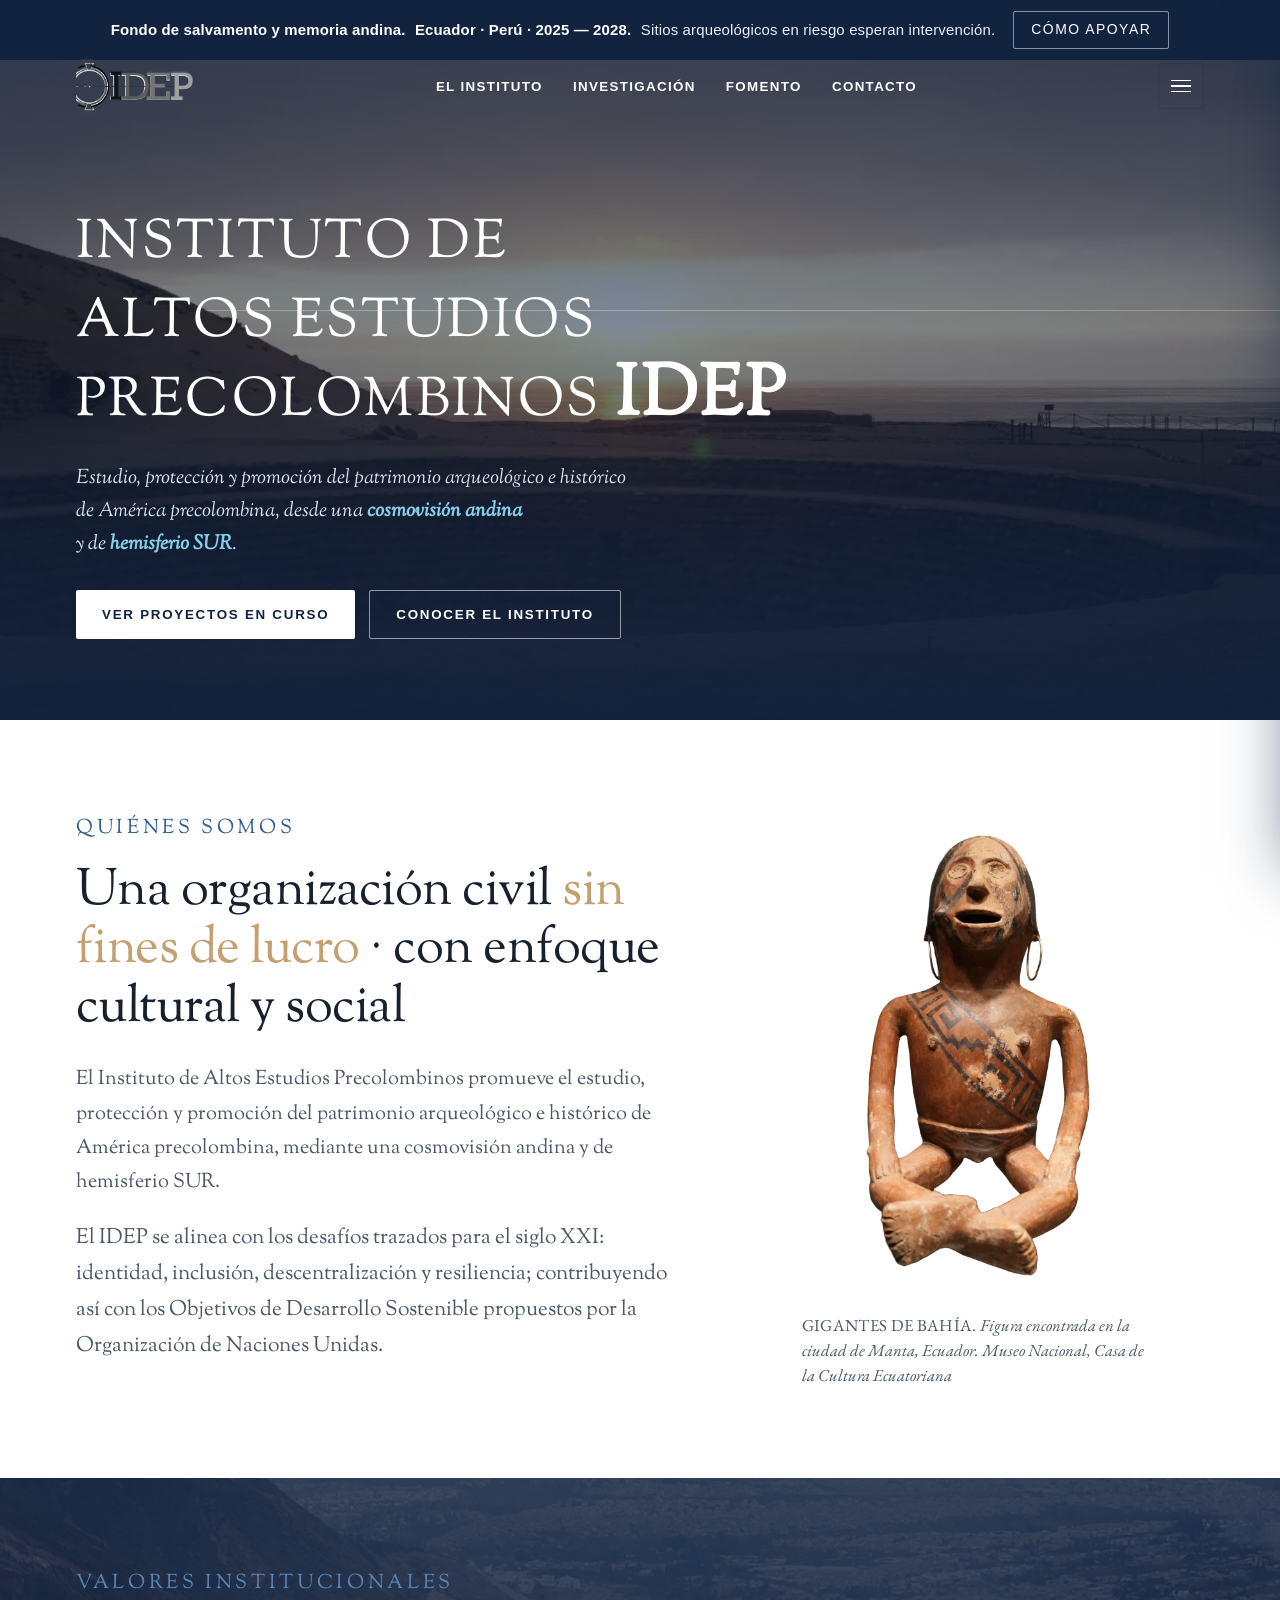
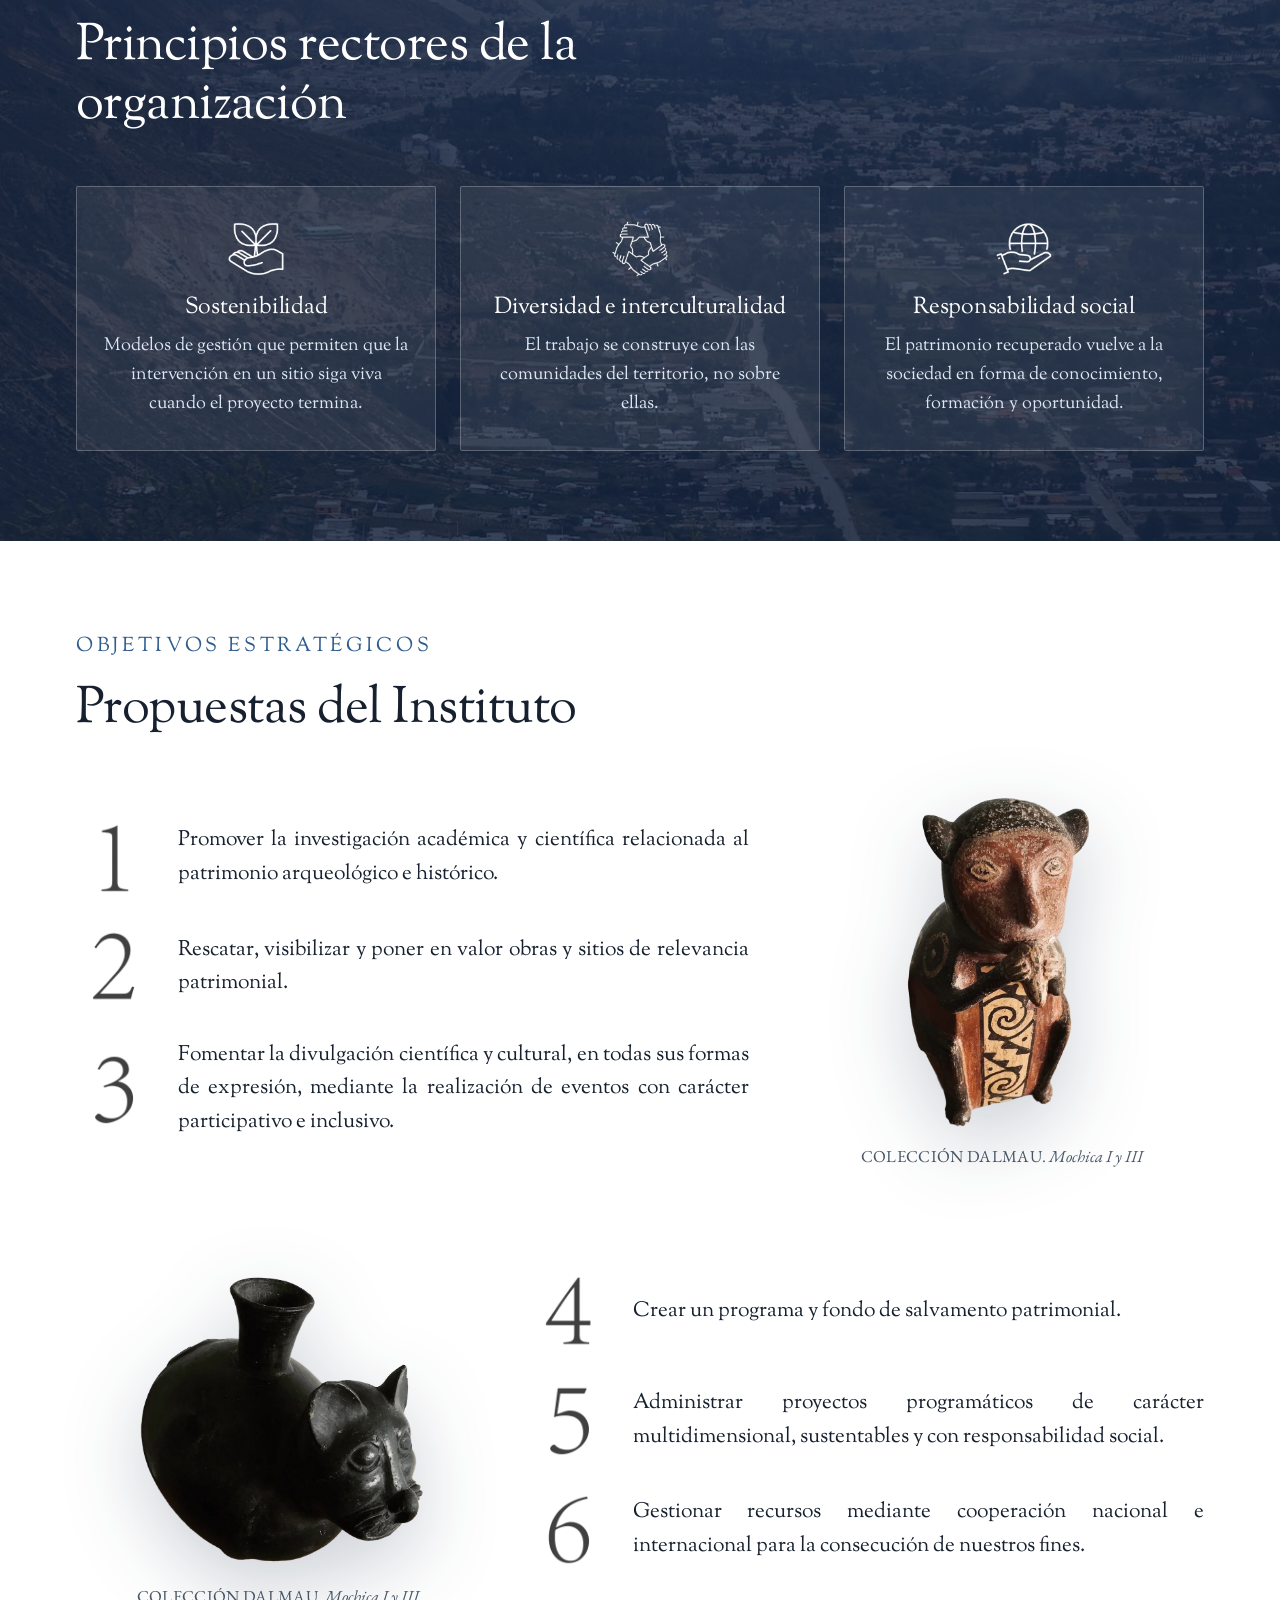
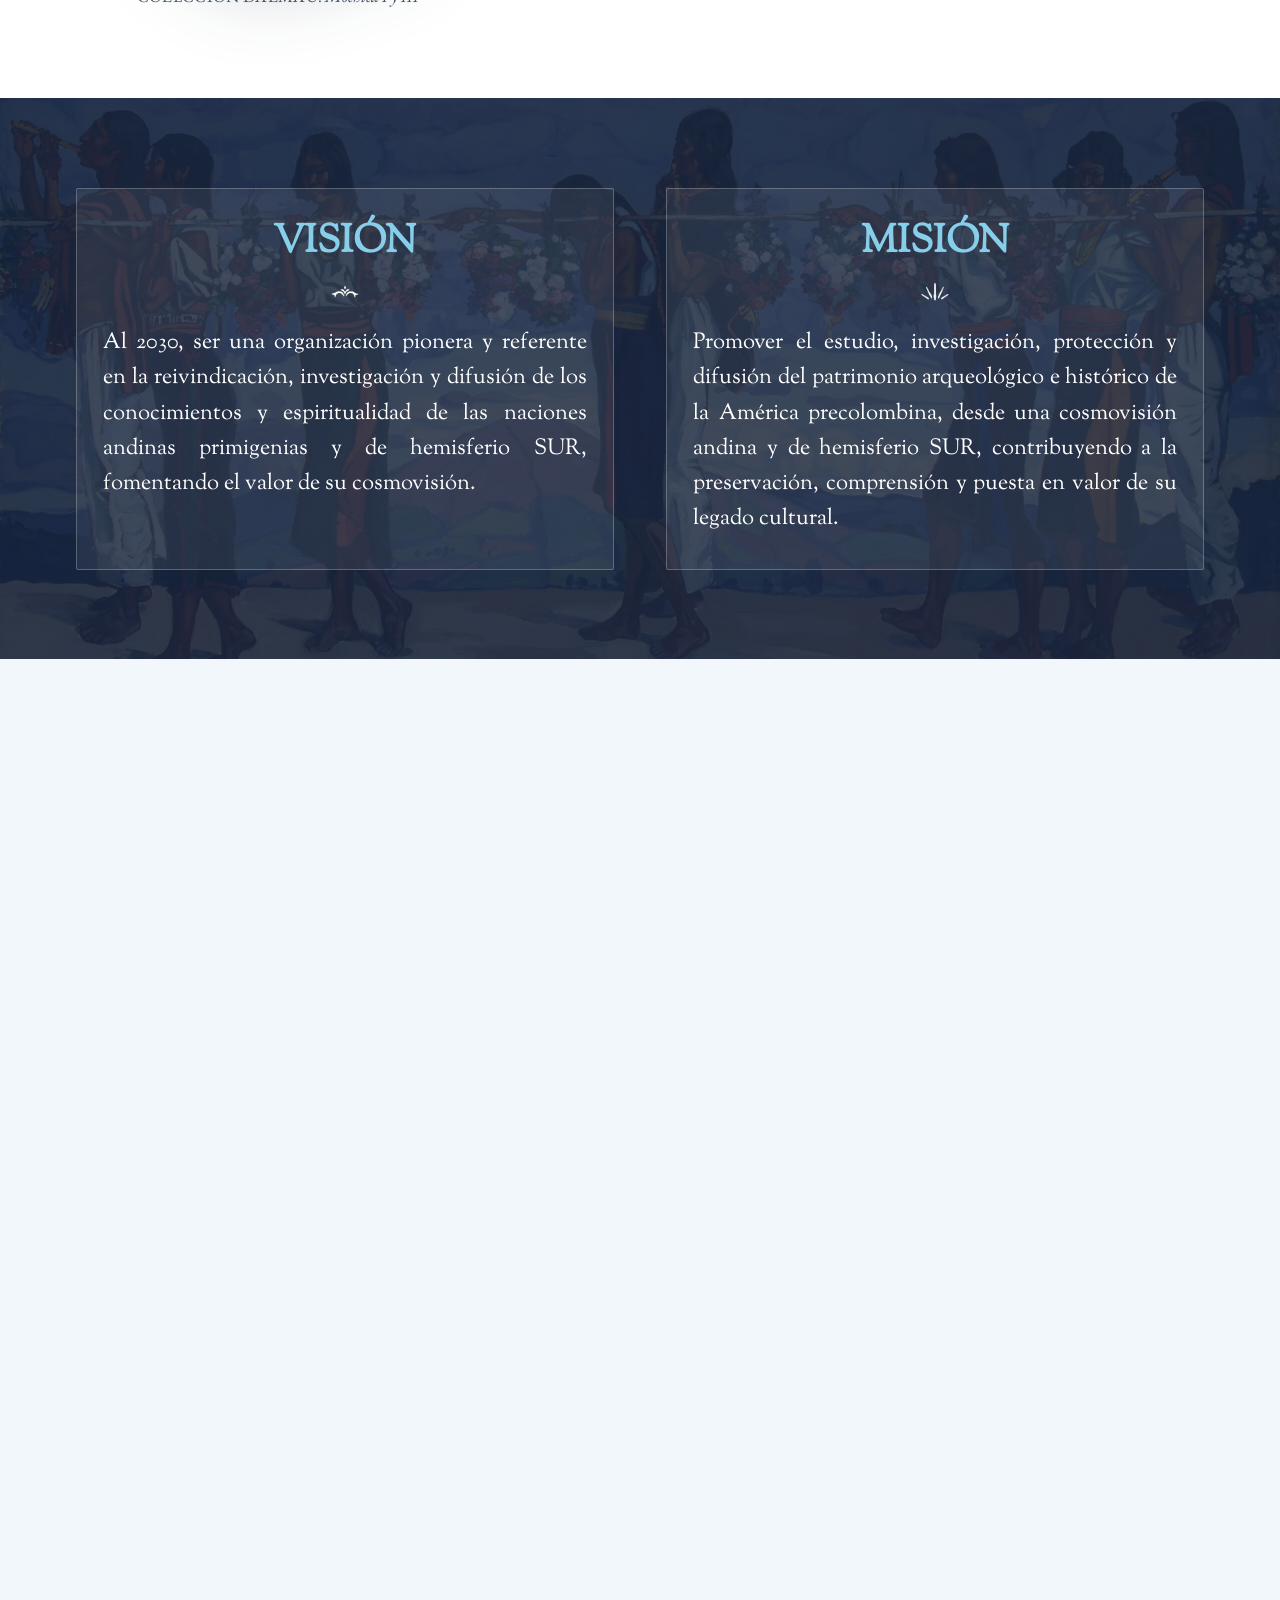
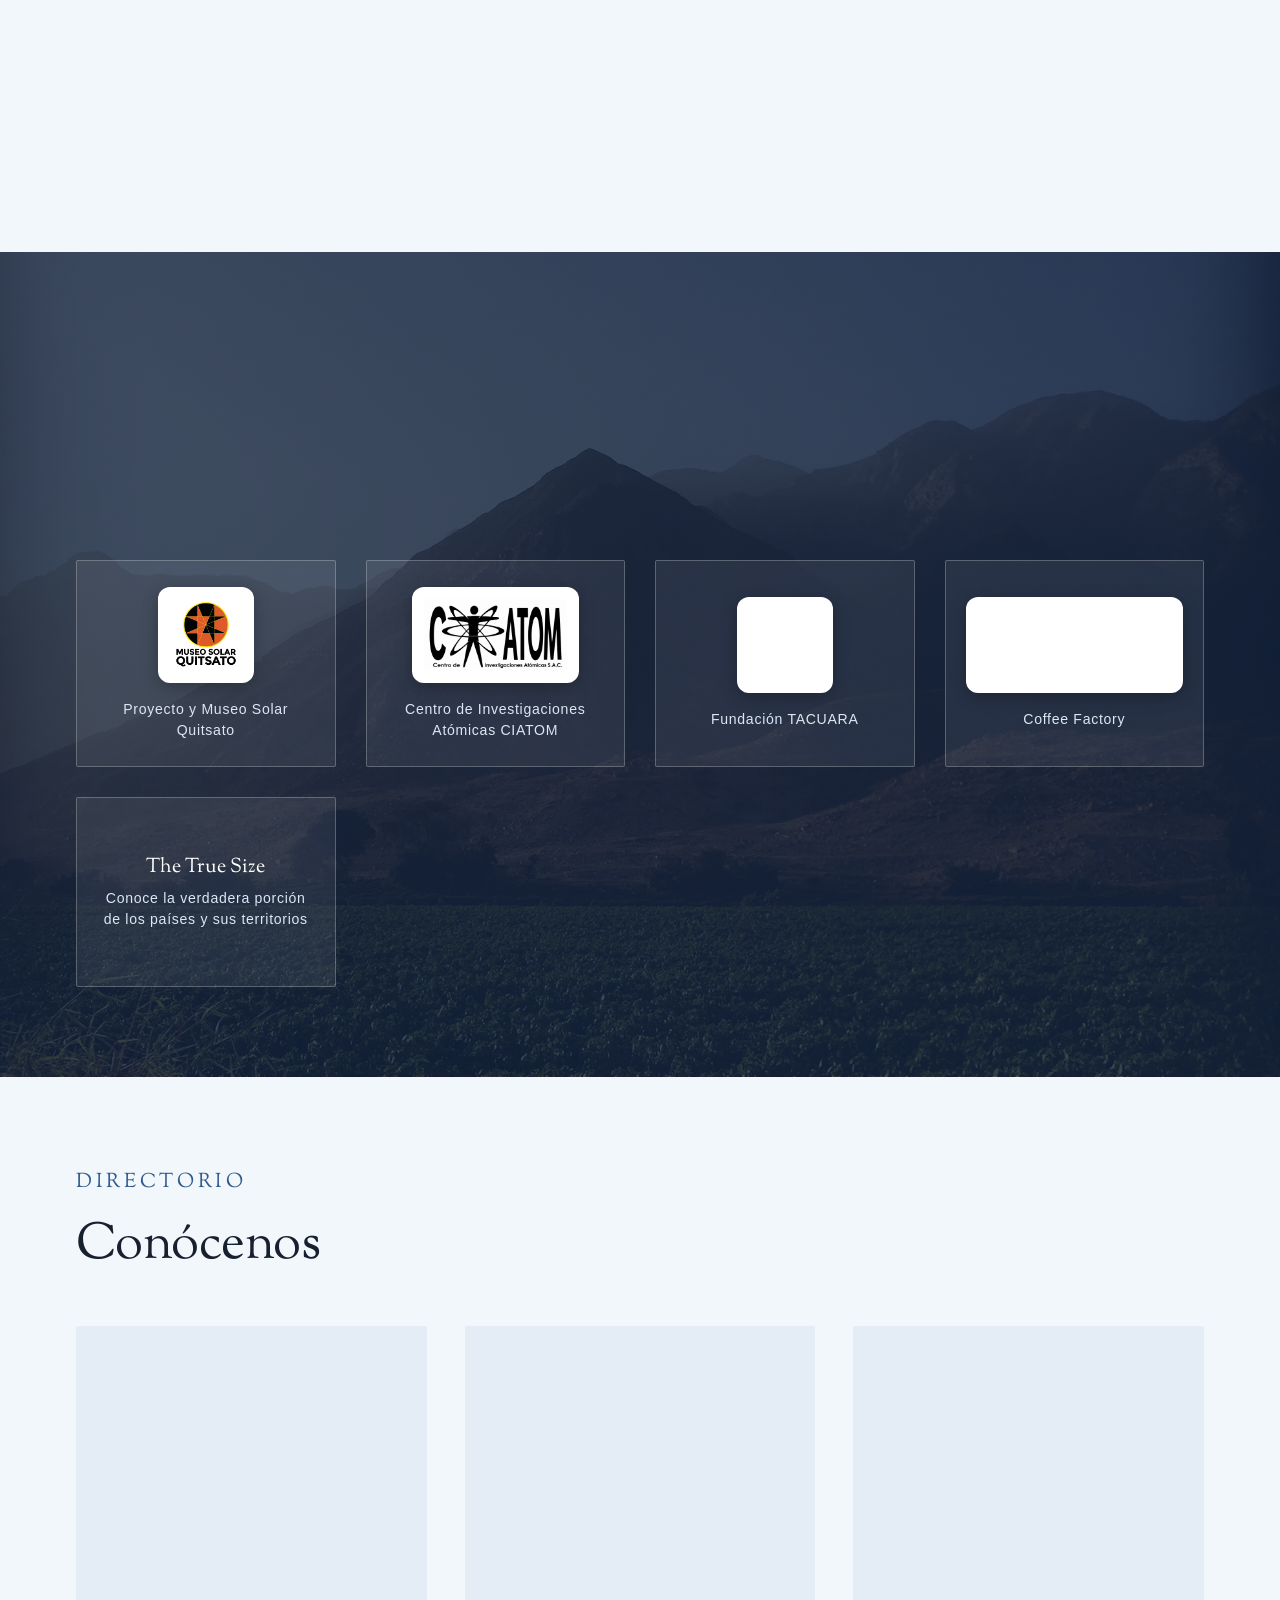
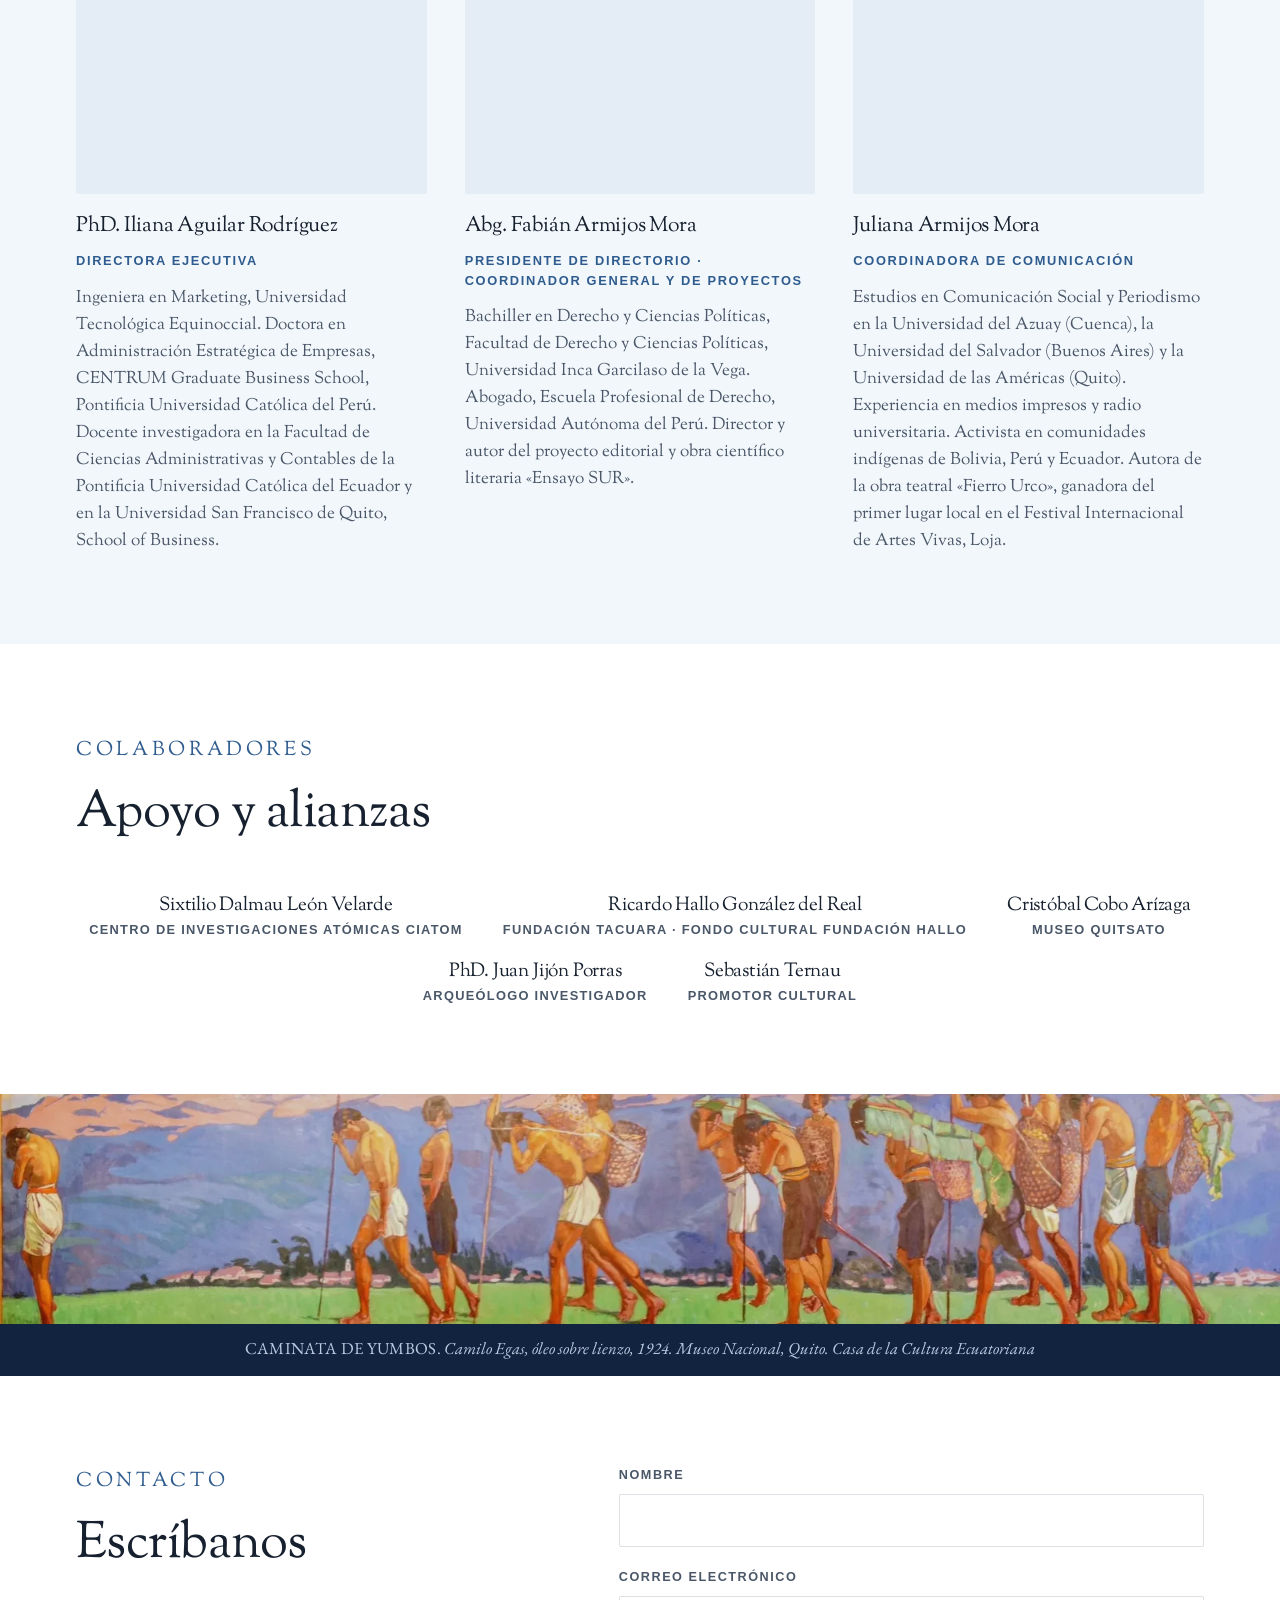
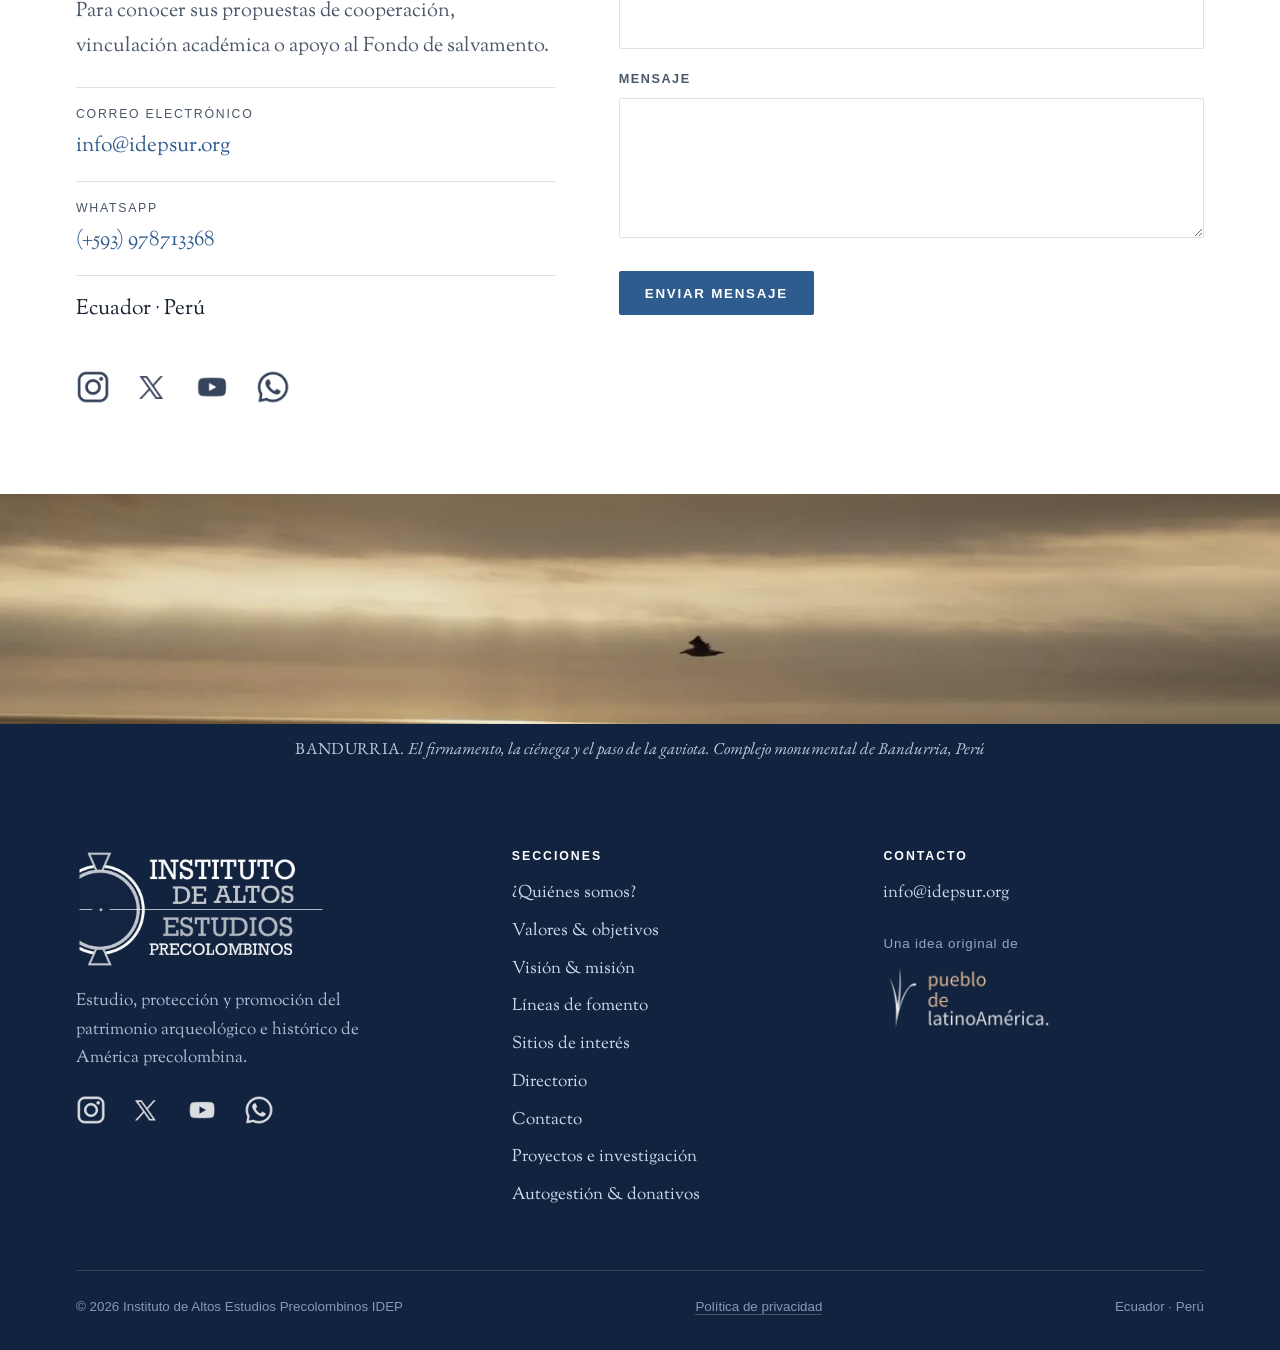
==== index.html @ 7de171b8 "Add files via upload" ====
<!DOCTYPE html>
<html lang="es">
<head>
<meta charset="utf-8">
<meta name="viewport" content="width=device-width, initial-scale=1">

<!-- ===================================================================== -->
<!-- ##                                                                 ## -->
<!-- ##   QUITAR ESTA ETIQUETA ANTES DEL LANZAMIENTO OFICIAL            ## -->
<!-- ##                                                                 ## -->
<!-- ##   Mientras esté aquí, Google y los demás buscadores NO van a    ## -->
<!-- ##   mostrar el sitio en sus resultados. Es a propósito, para que  ## -->
<!-- ##   nadie encuentre la web mientras está en construcción.         ## -->
<!-- ##                                                                 ## -->
<!-- ##   El día del lanzamiento: borrar la línea <meta name="robots">  ## -->
<!-- ##   de abajo en index.html, proyectos-investigacion.html,         ## -->
<!-- ##   autogestion-donativos.html y privacidad.html.                 ## -->
<!-- ##   En gracias.html NO se borra: esa se queda siempre oculta.     ## -->
<!-- ##                                                                 ## -->
<!-- ===================================================================== -->
<meta name="robots" content="noindex, nofollow">
<!-- ===================================================================== -->

<title>IDEP · Instituto de Altos Estudios Precolombinos</title>
<meta name="description" content="Organización sin fines de lucro dedicada al estudio, protección y difusión del patrimonio arqueológico de América precolombina. Ecuador y Perú.">
<link rel="canonical" href="https://idepsur.org/">
<meta name="theme-color" content="#12233f">

<link rel="icon" href="assets/favicon.ico" sizes="any">
<link rel="icon" type="image/png" href="assets/favicon-512.png">
<link rel="apple-touch-icon" href="assets/apple-touch-icon.png">

<meta property="og:type" content="website">
<meta property="og:site_name" content="Instituto de Altos Estudios Precolombinos IDEP">
<meta property="og:locale" content="es_EC">
<meta property="og:url" content="https://idepsur.org/">
<meta property="og:title" content="IDEP · Instituto de Altos Estudios Precolombinos">
<meta property="og:description" content="Organización sin fines de lucro dedicada al estudio, protección y difusión del patrimonio arqueológico de América precolombina. Ecuador y Perú.">
<meta property="og:image" content="https://idepsur.org/assets/og-idep.jpg">
<meta property="og:image:secure_url" content="https://idepsur.org/assets/og-idep.jpg">
<meta property="og:image:type" content="image/jpeg">
<meta property="og:image:width" content="1200">
<meta property="og:image:height" content="630">
<meta name="twitter:card" content="summary_large_image">
<meta name="twitter:image" content="https://idepsur.org/assets/og-idep.jpg">

<link rel="preconnect" href="https://fonts.googleapis.com">
<link rel="preconnect" href="https://fonts.gstatic.com" crossorigin>
<link href="https://fonts.googleapis.com/css2?family=Bodoni+Moda:opsz,wght@6..96,400&family=EB+Garamond:ital@0;1&family=Sorts+Mill+Goudy:ital@0;1&display=swap" rel="stylesheet">
<link rel="stylesheet" href="assets/estilos.css">

<script src="assets/pixel.js"></script>
<noscript><img height="1" width="1" style="display:none" alt=""
src="https://www.facebook.com/tr?id=1376010187844881&ev=PageView&noscript=1"></noscript>
</head>
<body>

<!--#CHROME-SUPERIOR#-->
<!-- CORRECCIÓN 1 · la barra lleva "Ecuador · Perú · 2025 — 2028".
     Las tres frases van en <span> separados para poder quebrarlas
     en tres líneas centradas en celular (PARTE 2.7). -->
<div class="barra-apoyo">
  <div class="wrap">
    <span>
      <span class="frase"><strong>Fondo de salvamento y memoria andina.</strong></span>
      <span class="frase"><strong>Ecuador · Perú · 2025 — 2028.</strong></span>
      <span class="frase">Sitios arqueológicos en riesgo esperan intervención.</span>
    </span>
    <a href="autogestion-donativos.html">Cómo apoyar</a>
  </div>
</div>

<!-- CORRECCIÓN 2 · logo de siglas. CORRECCIÓN 3 · botón de tres líneas, sin la palabra "Menú". -->
<header class="cabecera" id="cabecera">
  <div class="wrap">
    <a class="marca" href="#inicio" aria-label="IDEP, inicio">
      <img class="logo-claro" src="assets/img/logo-fondo-oscuro-web.png" width="720" height="351" alt="IDEP">
      <img class="logo-oscuro" src="assets/img/logo-siglas-oscuro-recortado.png" width="720" height="351" alt="IDEP">
    </a>

    <!-- Submenú desplegable, solo escritorio (min-width:1024px). -->
    <nav class="nav-desk" aria-label="Secciones del sitio">
      <div class="nav-item">
        <a class="nav-titulo" href="#quienes">EL INSTITUTO</a>
        <div class="nav-panel">
          <a href="#quienes"><span class="txt">¿Quiénes somos?</span><span class="ir">Ir a la página</span></a>
          <a href="#valores"><span class="txt">Valores &amp; objetivos</span><span class="ir">Ir a la página</span></a>
          <a href="#mision"><span class="txt">Visión &amp; misión</span><span class="ir">Ir a la página</span></a>
          <a href="#enlaces"><span class="txt">Sitios de interés</span><span class="ir">Ir a la página</span></a>
          <a href="#directorio"><span class="txt">Directorio</span><span class="ir">Ir a la página</span></a>
        </div>
      </div>
      <div class="nav-item">
        <a class="nav-titulo" href="proyectos-investigacion.html#lineas">INVESTIGACIÓN</a>
        <div class="nav-panel">
          <a href="proyectos-investigacion.html#lineas"><span class="txt">Líneas de trabajo</span><span class="ir">Ir a la página</span></a>
          <a href="proyectos-investigacion.html#sitios"><span class="txt">Sitios de intervención</span><span class="ir">Ir a la página</span></a>
          <a href="proyectos-investigacion.html#divulgacion"><span class="txt">Investigación &amp; divulgación</span><span class="ir">Ir a la página</span></a>
        </div>
      </div>
      <div class="nav-item">
        <a class="nav-titulo" href="#fomento">FOMENTO</a>
        <div class="nav-panel">
          <a href="#fomento"><span class="txt">Fondo de salvamento</span><span class="ir">Ir a la página</span></a>
          <a href="autogestion-donativos.html#ensayo"><span class="txt">Ensayo SUR</span><span class="ir">Ir a la página</span></a>
          <a href="autogestion-donativos.html#paquetes"><span class="txt">Paquetes de aporte</span><span class="ir">Ir a la página</span></a>
        </div>
      </div>
      <a class="nav-titulo nav-directo" href="#contacto">CONTACTO</a>
    </nav>

    <button class="btn-menu" id="btnMenu" aria-expanded="false" aria-controls="panel" aria-label="Abrir menú">
      <span class="barras" aria-hidden="true"><i></i><i></i><i></i></span>
    </button>
  </div>
</header>

<div class="velo" id="velo"></div>

<nav class="panel" id="panel" aria-label="Menú principal">
  <div class="panel-cab">
    <span>Secciones</span>
    <button class="cerrar" id="btnCerrar" aria-label="Cerrar menú">&times;</button>
  </div>
  <div class="panel-cuerpo">
    <a class="item" href="#inicio" aria-current="page">Inicio</a>
    <a class="item" href="#quienes">¿Quiénes somos?</a>
    <a class="item" href="#valores">Valores &amp; objetivos</a>
    <a class="item" href="#mision">Visión &amp; misión</a>
    <a class="item" href="#fomento">Líneas de fomento</a>
    <a class="item" href="#enlaces">Sitios de interés</a>
    <a class="item" href="#directorio">Directorio</a>
    <a class="item" href="#contacto">Contacto</a>

    <div class="grupo-otras">
      <p class="rotulo">Explorar</p>
      <a class="item externo" href="proyectos-investigacion.html">
        <span>Proyectos e investigación</span>
        <svg viewBox="0 0 24 24" fill="none" stroke="currentColor" stroke-width="1.6"
             stroke-linecap="round" stroke-linejoin="round" aria-hidden="true">
          <path d="M18 13v6a2 2 0 0 1-2 2H5a2 2 0 0 1-2-2V8a2 2 0 0 1 2-2h6"/>
          <path d="M15 3h6v6"/><path d="M10 14L21 3"/>
        </svg>
      </a>
      <a class="item externo" href="autogestion-donativos.html">
        <span>Autogestión &amp; donativos</span>
        <svg viewBox="0 0 24 24" fill="none" stroke="currentColor" stroke-width="1.6"
             stroke-linecap="round" stroke-linejoin="round" aria-hidden="true">
          <path d="M18 13v6a2 2 0 0 1-2 2H5a2 2 0 0 1-2-2V8a2 2 0 0 1 2-2h6"/>
          <path d="M15 3h6v6"/><path d="M10 14L21 3"/>
        </svg>
      </a>
    </div>
  </div>
</nav>
<!--#/CHROME-SUPERIOR#-->

<!-- CORRECCIÓN 4 · sin el rótulo "Ecuador · Perú · 2025 — 2028" encima,
     título en mayúsculas con IDEP, y bajada sin "el", "la", "la".
     PARTE 2.2 · "IDEP" va pegado a "PRECOLOMBINOS" con un espacio duro. -->
<section class="portada" id="inicio">
  <img class="portada-fondo" id="portadaFondo" src="assets/img/hero-plaza.webp"
    srcset="assets/img/hero-plaza-800.webp 800w, assets/img/hero-plaza-1280.webp 1280w, assets/img/hero-plaza.webp 1922w"
    sizes="100vw" width="1922" height="1080" fetchpriority="high" decoding="async" alt="">
  <div class="wrap">
    <h1>INSTITUTO DE <span style="white-space:nowrap">ALTOS ESTUDIOS</span> PRECOLOMBINOS&nbsp;<strong>IDEP</strong></h1>
    <p class="sub">Estudio, protección y promoción del patrimonio arqueológico e histórico de América precolombina, desde una <span class="resalte-bold" style="color:#87ceeb">cosmovisión andina</span> <span style="white-space:nowrap">y de <span class="resalte-bold" style="color:#87ceeb">hemisferio SUR</span>.</span></p>
    <div class="acciones">
      <a class="btn btn-solido" href="proyectos-investigacion.html">Ver proyectos en curso</a>
      <a class="btn btn-linea" href="#quienes">Conocer el instituto</a>
    </div>
  </div>
</section>

<!-- CORRECCIÓN 10 · título sin punto final. CORRECCIÓN 11 · imagen sin fondo.
     CORRECCIÓN 24 · pie de foto del cuadro. -->
<section id="quienes">
  <div class="wrap dos-col">
    <div class="rv">
      <p class="kicker">Quiénes somos</p>
      <h2>Una organización civil <span style="color:#c4a070">sin fines de lucro</span> · con enfoque cultural y social</h2>
      <p class="lead" style="margin-top:24px">El Instituto de Altos Estudios Precolombinos promueve el estudio, protección y promoción del patrimonio arqueológico e histórico de América precolombina, mediante una cosmovisión andina y de hemisferio SUR.</p>
      <p style="color:var(--tinta-suave)">El IDEP se alinea con los desafíos trazados para el siglo XXI: identidad, inclusión, descentralización y resiliencia; contribuyendo así con los Objetivos de Desarrollo Sostenible propuestos por la Organización de Naciones Unidas.</p>
    </div>
    <figure class="rv">
      <img src="assets/img/pieza-sedente.webp" width="1100" height="1533" loading="lazy" decoding="async" alt="Figura cerámica precolombina en posición sedente">
      <figcaption><span class="pie-titulo">Gigantes de Bahía.</span> <em>Figura encontrada en la ciudad de Manta, Ecuador. Museo Nacional, Casa de la Cultura Ecuatoriana</em></figcaption>
    </figure>
  </div>
</section>

<!-- CORRECCIÓN 12 · título nuevo, números sin cero, íconos.
     PARTE 2.3 · los tres íconos igualados (archivos *-igual.png). -->
<section class="celeste" id="valores">
  <div class="wrap">
    <div class="cab-seccion rv">
      <p class="kicker">Valores institucionales</p>
      <h2>Principios rectores de la organización</h2>
    </div>
    <div class="valores">
      <article class="valor">
        <div class="icono"><img src="assets/img/valor-sostenibilidad-igual.png" width="400" height="400" loading="lazy" decoding="async" alt=""></div>
        <h3>Sostenibilidad</h3>
        <p>Modelos de gestión que permiten que la intervención en un sitio siga viva cuando el proyecto termina.</p>
      </article>
      <article class="valor">
        <div class="icono"><img src="assets/img/valor-diversidad-igual.png" width="400" height="400" loading="lazy" decoding="async" alt=""></div>
        <h3>Diversidad e interculturalidad</h3>
        <p>El trabajo se construye con las comunidades del territorio, no sobre ellas.</p>
      </article>
      <article class="valor">
        <div class="icono"><img src="assets/img/valor-responsabilidad-igual.png" width="400" height="400" loading="lazy" decoding="async" alt=""></div>
        <h3>Responsabilidad social</h3>
        <p>El patrimonio recuperado vuelve a la sociedad en forma de conocimiento, formación y oportunidad.</p>
      </article>
    </div>
  </div>
</section>

<!-- CORRECCIÓN 13 y PARTE 2.6 · fondo BLANCO, números grandes en Bodoni Moda
     centrados verticalmente respecto al texto, con las dos piezas.
     Sigue el modelo de mockup-objetivos.html. -->
<section id="objetivos">
  <div class="wrap">
    <div class="cab-seccion rv">
      <p class="kicker">Objetivos estratégicos</p>
      <h2>Propuestas del Instituto</h2>
    </div>

    <div class="objetivos-zona">
    <div class="bloque rv">
      <div class="objetivos-txt">
        <div class="objetivo">
          <span class="n"><img src="assets/img/numero1-objetivos-estrategicos.webp" width="320" height="320" loading="lazy" decoding="async" alt="1"></span>
          <p>Promover la investigación académica y científica relacionada al patrimonio arqueológico e histórico.</p>
        </div>
        <div class="objetivo">
          <span class="n"><img src="assets/img/numero2-objetivos-estrategicos.webp" width="320" height="320" loading="lazy" decoding="async" alt="2"></span>
          <p>Rescatar, visibilizar y poner en valor obras y sitios de relevancia patrimonial.</p>
        </div>
        <div class="objetivo">
          <span class="n"><img src="assets/img/numero3-objetivos-estrategicos.webp" width="320" height="320" loading="lazy" decoding="async" alt="3"></span>
          <p>Fomentar la divulgación científica y cultural, en todas sus formas de expresión, mediante la realización de eventos con carácter participativo e inclusivo.</p>
        </div>
      </div>
      <div class="pieza">
        <figure>
          <img src="assets/img/pieza-felino.webp" loading="lazy" decoding="async" alt="Vasija cerámica precolombina con figura felina">
          <figcaption><span class="pie-titulo">Colección DALMAU.</span> <em>Mochica I y III</em></figcaption>
        </figure>
      </div>
    </div>

    <div class="bloque invertido rv">
      <div class="pieza">
        <figure>
          <img src="assets/img/pieza-felino-negro.webp" loading="lazy" decoding="async" alt="Vasija cerámica precolombina de cerámica negra">
          <figcaption><span class="pie-titulo">Colección DALMAU.</span> <em>Mochica I y III</em></figcaption>
        </figure>
      </div>
      <div class="objetivos-txt">
        <div class="objetivo">
          <span class="n"><img src="assets/img/numero4-objetivos-estrategicos.webp" width="320" height="320" loading="lazy" decoding="async" alt="4"></span>
          <p>Crear un programa y fondo de salvamento patrimonial.</p>
        </div>
        <div class="objetivo">
          <span class="n"><img src="assets/img/numero5-objetivos-estrategicos.webp" width="320" height="320" loading="lazy" decoding="async" alt="5"></span>
          <p>Administrar proyectos programáticos de carácter multidimensional, sustentables y con responsabilidad social.</p>
        </div>
        <div class="objetivo">
          <span class="n"><img src="assets/img/numero6-objetivos-estrategicos.webp" width="320" height="320" loading="lazy" decoding="async" alt="6"></span>
          <p>Gestionar recursos mediante cooperación nacional e internacional para la consecución de nuestros fines.</p>
        </div>
      </div>
    </div>
    </div>
  </div>
</section>

<!-- Visión y misión · una sola sección con fondo compartido azul marino,
     en dos columnas iguales en escritorio y apiladas en celular. -->
<section class="vm">
  <div class="wrap vm-grid">
    <div class="vm-col" id="vision">
      <p class="titulo-vm">Visión</p>
      <img class="simbolo-vm" src="assets/img/simbolo-1.png" alt="" loading="lazy">
      <p class="texto-vm rv">Al 2030, ser una organización pionera y referente en la reivindicación, investigación y difusión de los conocimientos y espiritualidad de las naciones andinas primigenias y de hemisferio SUR, fomentando el valor de su cosmovisión.</p>
    </div>
    <div class="vm-col" id="mision">
      <p class="titulo-vm">Misión</p>
      <img class="simbolo-vm" src="assets/img/simbolo-2.png" alt="" loading="lazy">
      <p class="texto-vm rv">Promover el estudio, investigación, protección y difusión del patrimonio arqueológico e histórico de la América precolombina, desde una cosmovisión andina y de hemisferio SUR, contribuyendo a la preservación, comprensión y puesta en valor de su legado cultural.</p>
    </div>
  </div>
</section>

<!-- CORRECCIÓN 17 · el cuadro azul cambia de título y lleva a donativos. -->
<section class="celeste" id="fomento">
  <div class="wrap">
    <div class="cab-seccion rv">
      <p class="kicker">Líneas de fomento</p>
      <h2>Fondo de salvamento y <span style="color:#2b7a7d">memoria andina</span></h2>
      <p class="lead">Salvaguarda, investigación, divulgación científica y promoción del patrimonio arqueológico binacional Ecuador–Perú.</p>
    </div>

    <div class="fomento-grid">
      <div class="bloque-lista rv">
        <h3>Sostenibilidad del programa</h3>
        <p style="color:var(--tinta-suave);margin-top:0">El enfoque participativo y territorial asegura continuidad mediante:</p>
        <ul>
          <li>Formación de actores locales: guías, gestores, custodios y técnicos en gastronomía, hostelería y gestión turística.</li>
          <li>Fortalecimiento del turismo patrimonial como fuente de ingresos.</li>
          <li>Alianzas institucionales y académicas sostenibles.</li>
          <li>Producción de materiales educativos de libre uso.</li>
        </ul>
      </div>
      <div class="bloque-lista rv">
        <h3>Canales de financiamiento</h3>
        <ul style="margin-top:24px">
          <li>Cooperación técnica y fondos no reembolsables de organismos internacionales en cultura, patrimonio y desarrollo sostenible.</li>
          <li>Fondos concursables e incentivos.</li>
          <li>Autogestión y donativos.</li>
        </ul>
      </div>
    </div>

    <div class="caja-apoyo rv">
      <h3>Apoye al Fondo de salvamento y memoria andina</h3>
      <p>Cada aporte se destina al financiamiento del Fondo, la consecución de sus objetivos, autogestión y apoyo a sus comunidades.</p>
      <a class="btn btn-solido" href="autogestion-donativos.html">Quiero apoyar</a>
    </div>
  </div>
</section>

<!-- CORRECCIÓN 19 · título nuevo. PARTE 2.10 · cuatro logos y una entrada de solo texto. -->
<section id="enlaces">
  <div class="wrap">
    <div class="cab-seccion rv">
      <p class="kicker">Sitios de interés</p>
      <h2>Organizaciones aliadas y enlaces de interés</h2>
    </div>
    <div class="aliados">
      <a class="aliado rv" href="https://quitsato.org/" target="_blank" rel="noopener">
        <span class="marco"><img src="assets/img/aliados/quitsato.png" width="512" height="512" loading="lazy" decoding="async" alt="Quitsato"></span>
        <span class="nombre">Proyecto y Museo Solar Quitsato</span>
      </a>
      <a class="aliado rv" href="https://ciatom.com/" target="_blank" rel="noopener">
        <span class="marco"><img src="assets/img/aliados/ciatom.png" width="1768" height="890" loading="lazy" decoding="async" alt="CIATOM"></span>
        <span class="nombre">Centro de Investigaciones Atómicas CIATOM</span>
      </a>
      <a class="aliado rv" href="https://www.instagram.com/tacuara.ec/" target="_blank" rel="noopener">
        <span class="marco"><img src="assets/img/aliados/tacuara.png" width="1254" height="1254" loading="lazy" decoding="async" alt="Fundación TACUARA"></span>
        <span class="nombre">Fundación TACUARA</span>
      </a>
      <div class="aliado rv">
        <span class="marco"><img src="assets/img/aliados/coffee-factory.png" width="1743" height="648" loading="lazy" decoding="async" alt="Coffee Factory"></span>
        <span class="nombre">Coffee Factory</span>
      </div>
      <a class="aliado solo-texto rv" href="https://thetruesize.com/" target="_blank" rel="noopener">
        <span class="titulo">The True Size</span>
        <span class="nombre">Conoce la verdadera porción de los países y sus territorios</span>
      </a>
    </div>
  </div>
</section>

<!-- CORRECCIÓN 20 · "Directiva" pasa a "Directorio" y el título a "Conócenos".
     PARTE 2.4 · es una sección separada de "Quiénes somos".
     PARTE 2.5 · Juliana queda con el recuadro de fotografía pendiente.
     Va justo antes de Contacto, en el mismo orden que el menú. -->
<section class="celeste" id="directorio">
  <div class="wrap">
    <div class="cab-seccion rv">
      <p class="kicker">Directorio</p>
      <h2>Conócenos</h2>
    </div>
    <div class="equipo">
      <article class="persona recorte-transparente rv">
        <div class="retrato"><img src="assets/img/equipo-iliana.webp" width="750" height="1000" loading="lazy" decoding="async" alt="PhD. Iliana Aguilar Rodríguez"></div>
        <h3>PhD. Iliana Aguilar Rodríguez</h3>
        <p class="cargo">Directora Ejecutiva</p>
        <p class="bio">Ingeniera en Marketing, Universidad Tecnológica Equinoccial. Doctora en Administración Estratégica de Empresas, CENTRUM Graduate Business School, Pontificia Universidad Católica del Perú. Docente investigadora en la Facultad de Ciencias Administrativas y Contables de la Pontificia Universidad Católica del Ecuador y en la Universidad San Francisco de Quito, School of Business.</p>
      </article>
      <article class="persona recorte-transparente rv" style="--zoom:1.10">
        <div class="retrato"><img src="assets/img/fabian-armijos-mora.png" width="600" height="600" loading="lazy" decoding="async" alt="Abg. Fabián Armijos Mora"></div>
        <h3>Abg. Fabián Armijos Mora</h3>
        <p class="cargo">Presidente de Directorio · Coordinador General y de Proyectos</p>
        <p class="bio">Bachiller en Derecho y Ciencias Políticas, Facultad de Derecho y Ciencias Políticas, Universidad Inca Garcilaso de la Vega. Abogado, Escuela Profesional de Derecho, Universidad Autónoma del Perú. Director y autor del proyecto editorial y obra científico literaria «Ensayo SUR».</p>
      </article>
      <article class="persona rv">
        <div class="retrato"><img src="assets/img/juliana-armijos-mora.webp" width="683" height="599" loading="lazy" decoding="async" alt="Juliana Armijos Mora"></div>
        <h3>Juliana Armijos Mora</h3>
        <p class="cargo">Coordinadora de Comunicación</p>
        <p class="bio">Estudios en Comunicación Social y Periodismo en la Universidad del Azuay (Cuenca), la Universidad del Salvador (Buenos Aires) y la Universidad de las Américas (Quito). Experiencia en medios impresos y radio universitaria. Activista en comunidades indígenas de Bolivia, Perú y Ecuador. Autora de la obra teatral «Fierro Urco», ganadora del primer lugar local en el Festival Internacional de Artes Vivas, Loja.</p>
      </article>
    </div>
  </div>
</section>

<!-- Colaboradores: mismo formato que el Directorio, pero sin foto. -->
<section id="colaboradores">
  <div class="wrap">
    <div class="cab-seccion rv">
      <p class="kicker">Colaboradores</p>
      <h2>Apoyo y alianzas</h2>
    </div>
    <div class="equipo equipo-fila">
      <article class="persona sin-foto rv">
        <h3>Sixtilio Dalmau León Velarde</h3>
        <p class="cargo">Centro de Investigaciones Atómicas CIATOM</p>
      </article>
      <article class="persona sin-foto rv">
        <h3>Ricardo Hallo González del Real</h3>
        <p class="cargo">Fundación Tacuara · Fondo cultural Fundación Hallo</p>
      </article>
      <article class="persona sin-foto rv">
        <h3>Cristóbal Cobo Arízaga</h3>
        <p class="cargo">Museo Quitsato</p>
      </article>
      <article class="persona sin-foto rv">
        <h3>PhD. Juan Jijón Porras</h3>
        <p class="cargo">Arqueólogo investigador</p>
      </article>
      <article class="persona sin-foto rv">
        <h3>Sebastián Ternau</h3>
        <p class="cargo">Promotor Cultural</p>
      </article>
    </div>
  </div>
</section>

<div class="franja">
  <div class="marco"><img src="assets/img/franja-yumbos.webp"
    srcset="assets/img/franja-yumbos-900.webp 900w, assets/img/franja-yumbos-1600.webp 1600w, assets/img/franja-yumbos.webp 2400w"
    sizes="100vw" width="2400" height="578" loading="lazy" decoding="async"
    alt="Caminata de yumbos, óleo de Camilo Egas"></div>
  <figcaption><span class="pie-titulo">Caminata de yumbos.</span> <em>Camilo Egas, óleo sobre lienzo, 1924. Museo Nacional, Quito. Casa de la Cultura Ecuatoriana</em></figcaption>
</div>

<!-- CORRECCIÓN 21 · solo info@idepsur.org y el texto nuevo. -->
<section id="contacto">
  <div class="wrap contacto-grid">
    <div class="rv">
      <p class="kicker">Contacto</p>
      <h2>Escríbanos</h2>
      <p class="lead" style="margin-top:20px">Para conocer sus propuestas de cooperación, vinculación académica o apoyo al Fondo de salvamento.</p>
      <ul class="correos">
        <li><span class="rol">Correo electrónico</span><a href="mailto:info@idepsur.org">info@idepsur.org</a></li>
        <li><span class="rol">WhatsApp</span><a href="https://wa.me/593978713368" target="_blank" rel="noopener">(+593) 978713368</a></li>
        <li>Ecuador · Perú</li>
      </ul>
      <!-- PARTE 2.11 · misma fila de iconos, aquí en la versión oscura. -->
      <div class="redes grande" style="margin-top:26px">
        <a href="https://www.instagram.com/pueblodelatinoamerica/" target="_blank" rel="noopener" aria-label="Instagram"><img src="assets/img/icono-instagram.png" width="160" height="160" loading="lazy" decoding="async" alt="Instagram"></a>
        <a href="https://x.com/IdepSur" target="_blank" rel="noopener" aria-label="X"><img src="assets/img/icono-x.png" width="160" height="160" loading="lazy" decoding="async" alt="X"></a>
        <a href="https://www.youtube.com/playlist?list=PLWsQ3fmvFlFwiF9nfafirtIRTWFQOVO8X" target="_blank" rel="noopener" aria-label="YouTube"><img src="assets/img/icono-youtube.png" width="160" height="160" loading="lazy" decoding="async" alt="YouTube"></a>
        <a href="https://wa.me/593978713368" target="_blank" rel="noopener" aria-label="WhatsApp"><img src="assets/img/icono-whatsapp.png" width="160" height="160" loading="lazy" decoding="async" alt="WhatsApp"></a>
      </div>
    </div>
    <div class="rv">
      <form id="formContacto">
        <label for="nombre">Nombre</label>
        <input type="text" id="nombre" name="nombre" autocomplete="name" required>
        <label for="correo">Correo electrónico</label>
        <input type="email" id="correo" name="correo" autocomplete="email" required>
        <label for="mensaje">Mensaje</label>
        <textarea id="mensaje" name="mensaje" required></textarea>
        <button class="btn btn-azul" type="submit">Enviar mensaje</button>
        <p class="aviso-form" id="avisoForm"></p>
      </form>
    </div>
  </div>
</section>

<!-- CORRECCIÓN 22 · franja entre contacto y el pie. -->
<div class="franja">
  <div class="marco"><img src="assets/img/franja-bandurria.webp"
    srcset="assets/img/franja-bandurria-900.webp 900w, assets/img/franja-bandurria-1600.webp 1600w, assets/img/franja-bandurria.webp 2400w"
    sizes="100vw" width="2400" height="662" loading="lazy" decoding="async"
    alt="Vista del complejo monumental de Bandurria, Perú"></div>
  <figcaption><span class="pie-titulo">Bandurria.</span> <em>El firmamento, la ciénega y el paso de la gaviota. Complejo monumental de Bandurria, Perú</em></figcaption>
</div>

<!--#CHROME-INFERIOR#-->
<footer class="pie">
  <div class="wrap">
    <div class="pie-grid">
      <div>
        <img class="logo" src="assets/img/logo-blanco-solido-recortado.png" width="720" height="345" loading="lazy" decoding="async" alt="IDEP">
        <p style="max-width:38ch;margin:0">Estudio, protección y promoción del patrimonio arqueológico e histórico de América precolombina.</p>
        <!-- PARTE 2.11 · los cuatro iconos en fila, mismo tamaño y mismo color. -->
        <div class="redes">
          <a href="https://www.instagram.com/pueblodelatinoamerica/" target="_blank" rel="noopener" aria-label="Instagram"><img src="assets/img/icono-blanco-instagram.png" width="160" height="160" loading="lazy" decoding="async" alt="Instagram"></a>
          <a href="https://x.com/IdepSur" target="_blank" rel="noopener" aria-label="X"><img src="assets/img/icono-blanco-x.png" width="160" height="160" loading="lazy" decoding="async" alt="X"></a>
          <a href="https://www.youtube.com/playlist?list=PLWsQ3fmvFlFwiF9nfafirtIRTWFQOVO8X" target="_blank" rel="noopener" aria-label="YouTube"><img src="assets/img/icono-blanco-youtube.png" width="160" height="160" loading="lazy" decoding="async" alt="YouTube"></a>
          <a href="https://wa.me/593978713368" target="_blank" rel="noopener" aria-label="WhatsApp"><img src="assets/img/icono-blanco-whatsapp.png" width="160" height="160" loading="lazy" decoding="async" alt="WhatsApp"></a>
        </div>
      </div>
      <div>
        <h4>Secciones</h4>
        <ul>
          <li><a href="#quienes">¿Quiénes somos?</a></li>
          <li><a href="#valores">Valores &amp; objetivos</a></li>
          <li><a href="#mision">Visión &amp; misión</a></li>
          <li><a href="#fomento">Líneas de fomento</a></li>
          <li><a href="#enlaces">Sitios de interés</a></li>
          <li><a href="#directorio">Directorio</a></li>
          <li><a href="#contacto">Contacto</a></li>
          <li><a href="proyectos-investigacion.html">Proyectos e investigación</a></li>
          <li><a href="autogestion-donativos.html">Autogestión &amp; donativos</a></li>
        </ul>
      </div>
      <div>
        <h4>Contacto</h4>
        <!-- CORRECCIÓN 23 · un solo correo. -->
        <ul>
          <li><a href="mailto:info@idepsur.org">info@idepsur.org</a></li>
        </ul>
        <p class="idea">Una idea original de</p>
        <img class="logo-2" src="assets/img/pueblo-de-latinoamerica.webp" width="700" height="279" loading="lazy" decoding="async" alt="pueblo de latinoAmérica">
      </div>
    </div>
    <div class="legal">
      <span>© <span id="anio">2026</span> Instituto de Altos Estudios Precolombinos IDEP</span>
      <span><a href="privacidad.html">Política de privacidad</a></span>
      <span>Ecuador · Perú</span>
    </div>
  </div>
</footer>
<!--#/CHROME-INFERIOR#-->

<script src="assets/menu.js"></script>
</body>
</html>
---- assets/estilos.css ----
/* =====================================================================
   IDEP · Hoja de estilos compartida.
   Reconstruida desde index-original.html con las 24 correcciones.
   La usan: index.html, proyectos-investigacion.html,
   autogestion-donativos.html, gracias.html y privacidad.html.
   ===================================================================== */

:root{
  --marino:#12233f;
  --marino-2:#1b3357;
  --azul:#2f5c8f;
  --azul-claro:#5b86b8;
  --celeste:#e4edf5;
  --celeste-2:#f2f7fb;
  --blanco:#ffffff;
  --tinta:#16202e;
  --tinta-suave:#4a5768;
  --linea:rgba(18,35,63,.14);
  --serif:'Sorts Mill Goudy','Iowan Old Style',Georgia,'Times New Roman',serif;
  --sans:-apple-system,BlinkMacSystemFont,'Segoe UI',Roboto,Helvetica,Arial,sans-serif;
  --num:'Bodoni Moda',Didot,'Times New Roman',serif;
  --cursiva:'EB Garamond',Georgia,serif;
  --ancho:1180px;
  --logo:46px;          /* casi el alto del botón del menú */
  --cab:62px;           /* logo/botón (46) + 8 arriba + 8 abajo */
  --barra-h:44px;        /* alto de la barra de apoyo en escritorio (una sola línea) */
}
*{box-sizing:border-box}
html{scroll-behavior:smooth; scroll-padding-top:calc(var(--cab) + 10px)}
body{
  margin:0; background:var(--blanco); color:var(--tinta);
  font-family:var(--serif); font-size:19px; line-height:1.72;
  -webkit-font-smoothing:antialiased; overflow-x:hidden;
}
img{max-width:100%; height:auto; display:block}
a{color:inherit}
.wrap{width:100%; max-width:var(--ancho); margin:0 auto; padding:0 clamp(18px,4vw,26px)}

/* ---------- Tipografía ---------- */
h1,h2,h3,h4{font-weight:400; line-height:1.14; margin:0; letter-spacing:-.01em}
h2{font-size:clamp(1.9rem,4vw,3rem)}
h3{font-size:clamp(1.3rem,2.2vw,1.7rem)}

/* CORRECCIÓN 9 · rótulo de sección en Sorts Mill Goudy, mayúsculas y algo mayor */
.kicker{
  font-family:var(--serif); font-size:clamp(.85rem,3.2vw,1.15rem);
  letter-spacing:clamp(.08em,.6vw,.18em); text-transform:uppercase;
  color:var(--azul); margin:0 0 16px; font-weight:400;
}
.kicker.claro{color:var(--azul-claro)}
.lead{font-size:clamp(1.08rem,1.6vw,1.3rem); color:var(--tinta-suave); line-height:1.68}

/* ---------- Palabras resaltadas ----------
   .resalte-bold: negrita; el color de cada palabra va aparte, inline
   por palabra (cada una tiene su propio color pedido). .resalte y
   .resalte-claro quedan de respaldo por si algo no se migró. */
.resalte{color:#a8c8e8}
.resalte-claro{color:#2f5c8f}
.resalte-bold{font-weight:700}

/* Pies de foto · estructura fija en todo el sitio:
   <span class="pie-titulo">TÍTULO.</span> <em>texto descriptivo</em>
   El título va en mayúsculas y SIN cursiva; el texto va en cursiva. */
figure{margin:0}
figcaption,.pie-foto{
  font-family:var(--cursiva); font-style:normal; font-size:.95rem;
  color:var(--tinta-suave); margin-top:12px; line-height:1.5; letter-spacing:0;
}
.pie-titulo{font-style:normal; text-transform:uppercase; letter-spacing:.02em}
figcaption em,.pie-foto em{font-style:italic}
section.marino figcaption,.franja figcaption{color:#b9cbe1}

/* ---------- CORRECCIÓN 1 · Barra superior ---------- */
.barra-apoyo{
  background:var(--marino); color:#e9f0f8; font-family:var(--sans);
  font-size:.85rem; letter-spacing:.01em;
}
.barra-apoyo .wrap{
  display:flex; align-items:center; justify-content:center; gap:18px;
  flex-wrap:wrap; padding-top:11px; padding-bottom:11px; text-align:center;
}
.barra-apoyo strong{font-weight:600; color:#fff}
.barra-apoyo a{
  color:#fff; text-decoration:none; border:1px solid rgba(255,255,255,.5);
  padding:6px 17px; border-radius:2px; font-size:.79rem; letter-spacing:.11em;
  text-transform:uppercase; white-space:nowrap; transition:background .25s,border-color .25s;
}
.barra-apoyo a:hover{background:#fff; color:var(--marino); border-color:#fff}
/* Las tres frases son <span> separados: en escritorio van seguidos,
   en celular cada uno cae en su propia línea (ver responsive). */
.barra-apoyo .frase{display:inline}
.barra-apoyo .frase + .frase{margin-left:.35em}

/* ---------- CORRECCIONES 2 y 3 · Cabecera ---------- */
.cabecera{
  position:sticky; top:0; z-index:60; background:rgba(255,255,255,.96);
  backdrop-filter:saturate(160%) blur(9px); border-bottom:1px solid var(--linea);
  transition:box-shadow .3s;
  --cab-color:var(--tinta);
}
.cabecera.fija{box-shadow:0 8px 26px -22px rgba(18,35,63,.55)}
.cabecera .wrap{display:flex; align-items:center; justify-content:space-between;
  gap:20px; height:var(--cab)}
/* Cabecera compacta y centrada: para autogestion-donativos.html,
   proyectos-investigacion.html, gracias.html y privacidad.html
   (index.html no lleva esta clase, se queda como está). Redefine --cab
   solo dentro de la cabecera (no toca el resto del sitio, que sigue
   usando los 62px de siempre para calcular scroll-padding, etc.), así
   .wrap la hereda sin tocar su propia regla. */
.cabecera.compacta{--cab:76px}
.cabecera.compacta .marca img{margin-bottom:5px}
/* El logo claro y el oscuro ocupan la misma celda (grid-area 1/1) y se
   cruzan con opacidad; cuál se ve depende de --cab-color (ver más abajo,
   punto 1 de la cabecera transparente, solo activo en escritorio). */
.marca{display:grid; align-items:center}
.marca img{grid-area:1/1; height:var(--logo); width:auto; transition:opacity .35s ease}
.marca .logo-claro{opacity:0; pointer-events:none}
.btn-menu{display:flex; align-items:center; justify-content:center; background:none;
  cursor:pointer; border:1px solid var(--linea); border-radius:2px;
  width:46px; height:46px; color:var(--cab-color); padding:0; flex:0 0 auto;
  transition:color .35s ease}
.btn-menu:hover{border-color:var(--azul); color:var(--azul)}
/* El menú de 4 títulos (submenú desplegable) es exclusivo de escritorio;
   en celular no se ve. Se reactiva en el bloque de 1024px más abajo. */
.nav-desk{display:none}
.barras{display:inline-flex; flex-direction:column; gap:4px; width:20px}
.barras i{height:1.5px; background:currentColor; display:block;
  transition:transform .3s,opacity .3s}
.abierto .barras i:nth-child(1){transform:translateY(5.5px) rotate(45deg)}
.abierto .barras i:nth-child(2){opacity:0}
.abierto .barras i:nth-child(3){transform:translateY(-5.5px) rotate(-45deg)}

/* ---------- Menú desplegable (mockup-menu.html) ---------- */
.velo{position:fixed; inset:0; background:rgba(10,20,36,.45); opacity:0; visibility:hidden;
  transition:opacity .3s,visibility .3s; z-index:55}
.velo.on{opacity:1; visibility:visible}
.panel{position:fixed; top:0; right:0; z-index:70; width:min(430px,100%);
  height:100dvh; max-height:100dvh; background:#fff; transform:translateX(100%);
  transition:transform .35s ease; display:flex; flex-direction:column;
  box-shadow:-20px 0 60px -30px rgba(18,35,63,.6)}
.panel.on{transform:none}
/* La cabecera del panel nunca se encoge: el botón de cerrar queda
   siempre visible aunque la lista sea más alta que la pantalla. */
.panel-cab{flex:0 0 auto; display:flex; align-items:center; justify-content:space-between;
  padding:0 24px; min-height:var(--cab); border-bottom:1px solid var(--linea); background:#fff}
.panel-cab span{font-family:var(--sans); font-size:.72rem; letter-spacing:.16em;
  text-transform:uppercase; color:var(--tinta-suave); font-weight:600}
.cerrar{background:none; border:1px solid var(--linea); border-radius:2px; cursor:pointer;
  width:40px; height:40px; font-size:1.2rem; line-height:1; color:var(--tinta); flex:0 0 auto}
.cerrar:hover{border-color:var(--azul); color:var(--azul)}
/* El cuerpo es lo único que se desplaza. */
.panel-cuerpo{flex:1 1 auto; min-height:0; overflow-y:auto; -webkit-overflow-scrolling:touch;
  padding:4px 24px calc(18px + env(safe-area-inset-bottom))}
/* Espaciado ajustado para que las diez secciones entren sin desplazar,
   tanto en computadora como en celular. */
.panel a.item{display:block; text-decoration:none; padding:11px 0;
  border-bottom:1px solid var(--linea); font-size:1rem;
  text-transform:uppercase; letter-spacing:.06em; line-height:1.3}
.panel a.item:hover{color:var(--azul)}
.panel a.item[aria-current="page"]{color:var(--azul)}
/* Grupo "Explorar": páginas separadas, con flecha hacia afuera */
.grupo-otras{margin-top:4px; padding-top:14px; position:relative}
.grupo-otras::before{content:''; position:absolute; top:0; left:0; right:0; height:1px;
  background:var(--linea)}
.grupo-otras .rotulo{font-family:var(--sans); font-size:.68rem; letter-spacing:.16em;
  text-transform:uppercase; color:var(--azul-claro); margin:0 0 2px; font-weight:600}
.panel a.externo{display:flex; align-items:center; justify-content:space-between; gap:10px}
.panel a.externo svg{flex:0 0 auto; width:15px; height:15px; opacity:.55}
.panel a.externo:hover svg{opacity:1}
@media (max-height:480px){
  .panel-cab{min-height:54px}
  .panel a.item{padding:11px 0; font-size:.95rem}
}

/* ---------- CORRECCIONES 4 y 5 · Portada ---------- */
.portada{position:relative; padding:0;
  min-height:clamp(460px,calc(86vh - var(--cab)),660px);
  display:flex; align-items:center; overflow:hidden; background:var(--marino)}
.portada-fondo{position:absolute; inset:0; width:100%; height:100%; object-fit:cover;
  opacity:.62; will-change:transform}
.portada::after{content:''; position:absolute; inset:0;
  background:linear-gradient(180deg,rgba(18,35,63,.55) 0%,rgba(18,35,63,.25) 42%,rgba(18,35,63,.93) 100%)}
/* Menos relleno arriba que abajo: el bloque queda ópticamente centrado
   o apenas por encima del centro, sin aire de más por encima del título. */
.portada .wrap{position:relative; z-index:2; color:#fff;
  padding-top:clamp(26px,3.5vw,44px); padding-bottom:clamp(44px,6vw,76px)}
/* Tamaño reducido un 15% respecto al original clamp(1.9rem,5vw,3.9rem).
   line-height más generoso (en vez de 1.22) para que las tres líneas
   queden a la misma distancia entre sí: IDEP es más grande que el resto
   y, si no, su propia línea quedaría con más aire que las otras dos. */
.portada h1{font-size:clamp(1.615rem,4.25vw,3.315rem); max-width:26ch;
  letter-spacing:.045em; line-height:1.45}
/* IDEP domina el título: 30% más grande, negrita y en verde intermedio,
   sin línea decorativa ni subrayado. line-height:1 en el propio <strong>
   para que no sume más aire encima del que ya da el line-height del h1. */
.portada h1 strong{
  display:inline-block; white-space:nowrap;
  font-weight:700; color:inherit; font-size:1.3em; line-height:1;
}
.portada .sub{max-width:56ch; margin-top:20px; font-size:clamp(1.02rem,1.6vw,1.28rem);
  color:#dce7f3; font-style:italic; line-height:1.6}

/* ---------- Portada corta de las páginas interiores ---------- */
.portada-int{background:var(--marino); color:#fff; padding:clamp(40px,5.5vw,70px) 0}
.portada-int h1{font-size:clamp(1.7rem,4vw,2.9rem); line-height:1.16; max-width:22ch;
  letter-spacing:.02em}
.portada-int .kicker{color:var(--azul-claro)}
.portada-int p{color:#c4d4e6; max-width:60ch; margin-top:18px}

/* ---------- Botones ---------- */
.acciones{display:flex; gap:14px; flex-wrap:wrap; margin-top:30px}
.btn{display:inline-flex; align-items:center; justify-content:center; min-height:44px;
  font-family:var(--sans); font-size:.76rem; letter-spacing:.13em;
  text-transform:uppercase; font-weight:600; text-decoration:none; padding:12px 26px;
  border-radius:2px; border:0; cursor:pointer;
  transition:transform .25s ease,background .25s ease,color .25s ease,box-shadow .25s ease}
/* Todos los botones ganan la misma sombra azul sutil al pasar el cursor.
   El cambio de fondo #2f5c8f→#12233f solo aplica tal cual al botón que
   ya es azul (.btn-azul); a los demás (blanco sobre el hero, con borde,
   de línea) forzarles ese mismo fondo los haría perder contraste o
   confundirse con su propio fondo, así que conservan su propio cambio
   de color y solo suman la sombra. */
.btn:hover{box-shadow:0 4px 12px rgba(47,92,143,.4)}
.btn-solido{background:#fff; color:var(--marino)}
.btn-solido:hover{transform:translateY(-2px)}
.btn-linea{border:1px solid rgba(255,255,255,.55); color:#fff}
.btn-linea:hover{background:rgba(255,255,255,.12); transform:translateY(-2px)}
.btn-azul{background:var(--azul); color:#fff}
.btn-azul:hover{background:var(--marino); transform:translateY(-2px)}
.btn-borde{border:1px solid var(--linea); color:var(--azul)}
.btn-borde:hover{border-color:var(--azul); background:var(--celeste-2)}
.btn[disabled],.btn.inactivo{opacity:.45; cursor:not-allowed; pointer-events:none}

/* ---------- Secciones ---------- */
section{padding:clamp(56px,7vw,104px) 0}
section.celeste{background:var(--celeste-2)}
section.marino{background:var(--marino); color:#e8eff7}
section.marino h2,section.marino h3{color:#fff}
section.marino .lead{color:#c4d4e6}
.cab-seccion{max-width:64ch; margin-bottom:clamp(32px,4vw,52px)}
.cab-seccion .lead{margin-top:20px}
/* CORRECCIÓN 15 · subtítulo del mismo tamaño que el título */
.sub-titulo{font-size:clamp(1.9rem,4vw,3rem); line-height:1.14; margin:4px 0 0;
  color:var(--tinta-suave)}
section.marino .sub-titulo{color:#bed0e4}

/* ---------- Quiénes somos ---------- */
.dos-col{display:grid; grid-template-columns:1.15fr .85fr;
  gap:clamp(30px,5vw,66px); align-items:center}
/* Imagen ~22% más chica que antes (dentro del 20-25% pedido), centrada
   en su columna. */
.dos-col figure{overflow:hidden; border-radius:2px; max-width:78%; margin:0 auto}
.dos-col img{border-radius:2px; transition:transform .3s ease}
.dos-col figure:hover img{transform:scale(1.03)}

/* ---------- CORRECCIÓN 12 · Valores ----------
   Fondo con foto de Pomasqui y capa marino al 82% para que el blanco
   del texto y los íconos (invertidos por filtro) queden legibles. */
#valores{
  position:relative; color:#fff;
  background-image:linear-gradient(rgba(18,35,63,.82),rgba(18,35,63,.82)), url('img/pomasqui.jpg');
  background-size:cover; background-position:center;
}
#valores .kicker{color:var(--azul-claro)}
#valores h2{color:#fff}
.valores{display:grid; grid-template-columns:repeat(3,1fr); gap:24px; margin-top:8px}
.valor{background:rgba(255,255,255,.07); border:1px solid rgba(255,255,255,.24); border-radius:2px;
  padding:30px 26px 32px; text-align:center;
  opacity:0; transform:scale(.9);
  transition:opacity .6s ease,transform .6s ease,box-shadow .3s,border-color .3s}
/* Al entrar en pantalla (clase que pone menu.js con 80ms de retraso entre
   tarjetas) aparecen con fade + zoom. El hover se conserva redeclarando la
   transición a .3s una vez ya visibles. */
.valor.valor-in{opacity:1; transform:none}
.valor.valor-in:hover{transform:translateY(-4px); box-shadow:0 22px 44px -30px rgba(0,0,0,.5);
  border-color:#fff; transition:transform .3s,box-shadow .3s,border-color .3s}
@media (prefers-reduced-motion:reduce){
  .valor{opacity:1; transform:none; transition:none}
  .valor.valor-in:hover{transform:none}
}
/* PARTE 2.3 · los tres íconos a la misma medida.
   La caja es fija y el dibujo se ajusta dentro sin deformarse. El filtro
   los vuelve blancos para que se lean sobre el fondo oscuro. */
.valor .icono{width:64px; height:64px; margin:0 auto 14px;
  display:flex; align-items:center; justify-content:center}
.valor .icono img{max-width:100%; max-height:100%; width:auto; object-fit:contain;
  filter:brightness(0) invert(1); transition:transform .25s ease,filter .25s ease}
.valor:hover .icono img{
  transform:translateY(-4px);
  filter:brightness(0) invert(1) drop-shadow(0 0 8px rgba(168,200,232,.7));
}
.valor .num{font-family:var(--num); font-size:1.5rem; color:var(--azul-claro);
  display:block; line-height:1; margin-bottom:8px}
.valor h3{margin:0 0 10px; font-size:1.3rem; color:#fff}
.valor p{margin:0; color:#dce7f3; font-size:1rem; line-height:1.65}

/* ---------- CORRECCIÓN 13 · Objetivos estratégicos ----------
   Fondo BLANCO (no celeste), números grandes en Bodoni Moda
   centrados verticalmente respecto al texto. */
.bloque{display:grid; gap:clamp(24px,4vw,56px); align-items:center;
  grid-template-columns:1.25fr .75fr}
.bloque + .bloque{margin-top:clamp(40px,5vw,72px)}
.bloque.invertido{grid-template-columns:.75fr 1.25fr}
.bloque.invertido .pieza{order:-1}
.objetivo{display:flex; gap:clamp(16px,2vw,26px); align-items:center}
.objetivo + .objetivo{margin-top:clamp(22px,2.6vw,34px)}
/* Los números son imágenes (numeroN-objetivos-estrategicos.webp),
   centradas verticalmente respecto a su texto. */
.objetivo .n{flex:0 0 auto; width:clamp(46px,6vw,76px);
  display:flex; align-items:center; justify-content:center}
.objetivo .n img{width:100%; height:auto}
.objetivo p{margin:0; font-size:1.03rem; line-height:1.6; color:var(--tinta);
  text-align:justify; hyphens:auto}
.pieza img{width:100%; max-width:340px; margin:0 auto;
  filter:drop-shadow(0 26px 40px rgba(18,35,63,.22));
  transition:transform .7s ease}
.pieza figure:hover img{transform:scale(1.04)}
.pieza figcaption{text-align:center}
/* En escritorio, el texto de los 6 objetivos se lee ~16-17% más grande. */
@media (min-width:1024px){
  .objetivo p{font-size:1.2rem}
}

/* ---------- Visión y misión ----------
   Las dos vuelven a estar dentro de una sola sección .vm, con fondo
   compartido: foto del mural con capa marino al 82% (igual en celular
   y en escritorio); apiladas en celular, en dos columnas iguales en
   escritorio (ver breakpoint 1024px más abajo). */
.vm{
  background-image:linear-gradient(rgba(18,35,63,.82),rgba(18,35,63,.82)), url('img/mural.webp');
  background-size:cover; background-position:center;
}
.vm-grid{display:block}
/* Cada texto va en su propia tarjeta blanca (70% de opacidad, esquinas
   rectas) sobre la foto del mural, para que el texto quede legible en
   marino en vez de blanco sobre foto. */
.vm-col{
  color:#fff; text-align:center;
  background:rgba(255,255,255,.07); border:1px solid rgba(255,255,255,.24);
  border-radius:2px; padding:30px 26px 32px;
  transition:transform .3s,box-shadow .3s,border-color .3s;
}
.vm-col:hover{transform:translateY(-4px); box-shadow:0 22px 44px -30px rgba(0,0,0,.5); border-color:#fff}
.vm-col + .vm-col{margin-top:clamp(40px,6vw,64px)}
/* Título con un símbolo a cada lado, los tres centrados verticalmente. */
.titulo-vm{
  display:block; text-align:center;
  font-family:var(--serif); text-transform:uppercase; color:#87ceeb;
  font-size:clamp(1.35rem,3.6vw,2.2rem);
  margin:0 0 10px; font-weight:700; line-height:1.25;
}
.simbolo-vm{
  display:block; width:28px; height:28px; object-fit:contain;
  filter:brightness(0) invert(1) sepia(1) hue-rotate(163deg) saturate(.7) brightness(1.1);
  margin:0 auto 20px;
}
.texto-vm{margin:0 auto; max-width:62ch; font-size:clamp(1.05rem,1.7vw,1.32rem);
  line-height:1.62; color:#fff; text-align:justify; hyphens:auto}
@media (min-width:1024px){
  .vm-grid{display:grid; grid-template-columns:1fr 1fr; gap:3rem; align-items:stretch}
  .vm-col + .vm-col{margin-top:0}
}

/* ---------- Proyectos ---------- */
.proyectos{display:grid; grid-template-columns:repeat(2,1fr); gap:clamp(22px,3vw,34px)}
.proyecto{border:1px solid var(--linea); border-radius:2px; overflow:hidden; background:#fff;
  display:flex; flex-direction:column; transition:transform .35s,box-shadow .35s}
.proyecto:hover{transform:translateY(-5px); box-shadow:0 30px 55px -38px rgba(18,35,63,.6)}
.proyecto .foto{aspect-ratio:16/10; overflow:hidden; background:var(--celeste)}
.proyecto .foto img{width:100%; height:100%; object-fit:cover; transition:transform .7s ease}
.proyecto:hover .foto img{transform:scale(1.06)}
.proyecto figcaption{padding:0 26px}
.proyecto .txt{padding:22px 26px 30px}
.proyecto h3{margin:0 0 12px}
.proyecto ul{margin:0; padding-left:18px; color:var(--tinta-suave);
  font-size:.99rem; line-height:1.6}
.proyecto li{margin-bottom:7px}

/* ---------- CORRECCIÓN 15 y PARTE 2.8 · Sitios de intervención ---------- */
.sitios{display:grid; grid-template-columns:repeat(2,1fr);
  gap:clamp(28px,4vw,56px); margin-top:clamp(34px,4vw,56px)}
.sitios h3{margin-bottom:18px; padding-bottom:14px;
  border-bottom:1px solid rgba(255,255,255,.22)}
.sitios ol{margin:0 0 clamp(26px,3vw,38px); padding-left:22px; color:#c9d8e8}
/* Cada columna es una columna flex de alto igual (por el grid de arriba);
   así la pieza de cada capítulo queda pegada abajo y las dos fotos quedan
   alineadas a la misma altura, aunque las listas tengan largos distintos. */
.sitios .rv{display:flex; flex-direction:column}
.sitios li{margin-bottom:14px; line-height:1.55}
.sitios li b{color:#fff; font-weight:400}
.sitios li span{display:block; font-family:var(--sans); font-size:.79rem;
  color:#8fa9c6; margin-top:3px}
/* Todas las imágenes de la sección, del mismo tamaño: caja de alto fijo
   y 'contain' para que ninguna se recorte ni se deforme. */
.sitios-figuras{display:grid; grid-template-columns:repeat(2,1fr);
  gap:clamp(28px,4vw,56px); margin-top:clamp(34px,4vw,56px)}
.sitios-figuras figure{display:flex; flex-direction:column; height:100%}
.sitios-figuras .caja{height:clamp(180px,20vw,250px); display:flex;
  align-items:center; justify-content:center}
.sitios-figuras .caja img{max-height:100%; max-width:100%; width:auto;
  object-fit:contain; filter:drop-shadow(0 20px 34px rgba(18,35,63,.45));
  transition:transform .7s ease}
.sitios-figuras figure:hover img{transform:scale(1.04)}
.sitios-figuras figcaption{margin-top:auto; padding-top:12px; text-align:center}
/* Cada pieza va al final del texto de su propio capítulo, pegada al fondo
   de su columna (ver .sitios .rv arriba) para quedar a la misma altura que
   la del otro capítulo. Ancho fijo e igual para las dos, alto libre (las
   dos fotos son casi cuadradas) para que nunca se recorten. */
.figura-capitulo{margin-top:auto}
/* Tamaño +27% en las dos vistas respecto a como estaban antes. */
.figura-capitulo .caja{width:clamp(190px,53%,330px); max-width:100%; margin:0 auto}
/* En escritorio (desde donde Sitios de intervención pasa a dos columnas)
   las dos fotos se ven bastante más grandes que su tamaño de celular. */
@media (min-width:901px){
  .figura-capitulo .caja{width:clamp(256px,72%,446px)}
}
.figura-capitulo .caja img{width:100%; height:auto; display:block;
  filter:drop-shadow(0 20px 34px rgba(18,35,63,.45));
  transition:transform .7s ease}
.figura-capitulo:hover .caja img{transform:scale(1.04)}
/* La foto de Spondylus trae mucho margen vacío alrededor de la pieza;
   se recorta y baja un poco para que quede a la misma altura visual
   que la Colección DALMAU, que sí llena su cuadro. */
.caja-spondylus{overflow:hidden}
.caja-spondylus img{transform:scale(1.22) translateY(0)}
.figura-capitulo:hover .caja-spondylus img{transform:scale(1.22) scale(1.04)}
.caja-spondylus + figcaption{margin-top:-10px}
/* Reserva el alto de hasta 2 líneas de pie de foto: como los dos pies
   tienen distinto largo, sin esto la foto con el pie más corto queda más
   abajo que la otra y se pierde la alineación. */
.figura-capitulo figcaption{text-align:center; min-height:3em}

/* ---------- Líneas de fomento ---------- */
.fomento-grid{display:grid; grid-template-columns:1fr 1fr; gap:clamp(28px,5vw,60px)}
.bloque-lista h3{font-size:1.28rem; margin-bottom:16px}
.bloque-lista ul{margin:0; padding-left:19px; color:var(--tinta-suave); line-height:1.62}
.bloque-lista li{margin-bottom:10px}
.caja-apoyo{background:var(--marino); color:#e8eff7; border-radius:2px;
  padding:clamp(30px,4vw,44px); margin-top:clamp(36px,4vw,56px)}
.caja-apoyo h3{color:#fff; margin-bottom:14px}
.caja-apoyo p{color:#c4d4e6; max-width:62ch; margin:0 0 24px}

/* ---------- CORRECCIÓN 19 y PARTE 2.10 · Sitios de interés ----------
   Fondo con foto de las montañas y capa marino al 82%: texto en blanco. */
#enlaces{
  position:relative; color:#fff;
  background-image:linear-gradient(rgba(18,35,63,.82),rgba(18,35,63,.82)), url('img/montanas.webp');
  background-size:cover; background-position:center;
}
#enlaces .kicker{color:var(--azul-claro)}
#enlaces h2{color:#fff}
.aliados{display:grid; grid-template-columns:repeat(4,1fr);
  gap:clamp(20px,3vw,30px); margin-top:clamp(28px,3vw,40px)}
.aliado{border:1px solid rgba(255,255,255,.24); border-radius:2px; background:rgba(255,255,255,.07);
  padding:26px 20px; display:flex; flex-direction:column; align-items:center;
  justify-content:center; text-align:center; min-height:190px;
  text-decoration:none; transition:border-color .3s,transform .3s}
a.aliado:hover{border-color:#fff; transform:translateY(-3px)}
/* Los logos, con su propio fondo blanco, van enmarcados en una tarjeta
   blanca con esquinas redondeadas y sombra: se leen sus colores
   originales en vez de forzarlos a blanco. */
.aliado .marco{height:96px; display:flex; align-items:center; justify-content:center;
  margin-bottom:16px; background:#fff; border-radius:12px; padding:12px;
  box-shadow:0 4px 16px rgba(0,0,0,.25)}
.aliado .marco img{max-height:100%; max-width:100%; width:auto; object-fit:contain}
.aliado .nombre{font-family:var(--sans); font-size:.8rem; letter-spacing:.05em;
  color:#dce7f3; line-height:1.45}
.aliado.solo-texto .marco{display:none}
.aliado.solo-texto .titulo{font-family:var(--serif); font-size:1.15rem;
  color:#fff; margin-bottom:8px; line-height:1.25}

/* ---------- CORRECCIÓN 20 · Directorio ---------- */
.equipo{display:grid; grid-template-columns:repeat(3,1fr); gap:clamp(24px,3vw,38px)}
/* Los tres retratos en 3:4, recortados desde arriba.
   --zoom ajusta cada foto por separado: la de Iliana es un recorte con fondo
   transparente cuya figura termina al 77 % del archivo, así que se amplía
   para que llegue al borde inferior y no quede flotando. */
.persona .retrato{aspect-ratio:3/4; overflow:hidden; background:var(--celeste);
  border-radius:2px; position:relative; transition:box-shadow .3s ease}
.persona:hover .retrato{box-shadow:0 8px 24px rgba(0,0,0,.12)}
.persona .retrato img{width:100%; height:100%; object-fit:cover;
  object-position:top center; transform:scale(var(--zoom,1));
  transform-origin:top center; transition:transform .3s ease}
.persona:hover .retrato img{transform:scale(calc(var(--zoom,1) * 1.03))}
.persona.recorte-transparente{--zoom:1.30}
.persona .vacio{position:absolute; inset:0; display:flex; align-items:center;
  justify-content:center; text-align:center; font-family:var(--sans); font-size:.74rem;
  letter-spacing:.1em; color:var(--azul); text-transform:uppercase; padding:20px}
.persona h3{margin:20px 0 4px; font-size:1.22rem}
.persona .cargo{font-family:var(--sans); font-size:.73rem; letter-spacing:.13em;
  text-transform:uppercase; color:var(--azul); font-weight:600; line-height:1.5}
.persona .bio{font-size:.96rem; color:var(--tinta-suave); line-height:1.6; margin:14px 0 0}
/* Colaboradores: mismas tarjetas del directorio, pero sin foto. */
.persona.sin-foto{text-align:center; background:#fff; border:1px solid var(--linea);
  border-radius:2px; padding:30px 24px}
.persona.sin-foto h3{margin:0 0 6px}
.persona.sin-foto .cargo{margin:0}
/* Variante: nombres en fila horizontal sin cuadros */
.equipo-fila{
  display:flex; flex-wrap:wrap; gap:20px 40px;
  justify-content:center; align-items:flex-start; max-width:100%
}
.equipo-fila .persona.sin-foto{
  background:none; border:none; border-radius:0; padding:0;
  text-align:center; flex:0 0 auto;
}
.equipo-fila .persona.sin-foto h3{font-size:1.1rem; margin:0 0 4px}
.equipo-fila .persona.sin-foto .cargo{
  font-family:var(--sans); font-size:.73rem; letter-spacing:.1em;
  text-transform:uppercase; color:var(--tinta-suave); margin:0; line-height:1.5
}

/* ---------- CORRECCIÓN 21 · Contacto ---------- */
.contacto-grid{display:grid; grid-template-columns:.9fr 1.1fr; gap:clamp(30px,5vw,64px)}
.correos{list-style:none; margin:24px 0 0; padding:0}
.correos li{padding:16px 0; border-top:1px solid var(--linea)}
.correos .rol{font-family:var(--sans); font-size:.7rem; letter-spacing:.14em;
  text-transform:uppercase; color:var(--tinta-suave); display:block; margin-bottom:4px}
.correos a{color:var(--azul); text-decoration:none}
.correos a:hover{text-decoration:underline}
form label{display:block; font-family:var(--sans); font-size:.72rem; letter-spacing:.12em;
  text-transform:uppercase; color:var(--tinta-suave); margin-bottom:7px; font-weight:600}
form input,form textarea{width:100%; font-family:var(--serif); font-size:1rem;
  color:var(--tinta); padding:13px 15px; border:1px solid var(--linea);
  border-radius:2px; background:#fff; margin-bottom:20px}
form input:focus,form textarea:focus{outline:none; border-color:var(--azul)}
form textarea{min-height:140px; resize:vertical}
.aviso-form{font-family:var(--sans); font-size:.82rem; color:var(--tinta-suave); margin-top:14px}

/* ---------- PARTE 2.11 · Iconos de redes en fila ----------
   Todos del mismo tamaño, del mismo color y con espaciado parejo.
   Los archivos ya vienen así: los oscuros son azul marino, los
   "blanco" son blancos puros. */
.redes{display:flex; align-items:center; gap:clamp(16px,2.2vw,26px); flex-wrap:wrap}
.redes a{display:flex; align-items:center; justify-content:center;
  width:30px; height:30px}
.redes img{width:100%; height:100%; object-fit:contain; opacity:.85;
  transition:opacity .25s,transform .25s}
.redes a:hover img{opacity:1; transform:translateY(-2px)}
.redes.grande a{width:34px; height:34px}
.pie .redes{margin-top:22px}

/* ---------- Ensayo SUR ---------- */
.apoyar{background:var(--marino); color:#e8eff7}
.apoyar h2{color:#fff}
/* La portada del libro va arriba y el texto debajo, justificado. */
.apoyar-grid{display:flex; flex-direction:column; align-items:center;
  gap:clamp(22px,3vw,34px)}
.apoyar-grid img{border-radius:2px; box-shadow:0 30px 60px -34px rgba(0,0,0,.7);
  transition:transform .7s ease}
.apoyar-grid figure:hover img{transform:scale(1.03)}
.apoyar-grid .texto{max-width:72ch}
.apoyar p{color:#c4d4e6; margin:0}
.apoyar .texto p{text-align:justify; hyphens:auto}
.apoyar .kicker{margin-bottom:12px}
.apoyar h2 + p{margin-top:18px}
.portada-int + .apoyar{padding-top:clamp(26px,3vw,40px)}
.portada-donativos h1{font-size:clamp(1.7rem,4vw,2.9rem); line-height:1.16;
  letter-spacing:.02em; margin-bottom:0}
/* En computadora, toda la franja azul —rótulo, título y portada del libro—
   entra en la pantalla sin tener que desplazar. */
@media (min-width:901px){
  /* 120 px es lo que ocupan juntas la barra azul superior y la cabecera.
     El tope de la portada del libro deja sitio para el título y los rellenos. */
  .portada-donativos{min-height:calc(100dvh - 128px); display:flex; align-items:center;
    padding-top:clamp(20px,2.5vw,34px); padding-bottom:clamp(20px,2.5vw,34px)}
  .portada-donativos .apoyar-grid{margin-top:clamp(36px,4.5vw,56px)}
  /* El tope deja sitio para el título, la portada Y el texto de debajo,
     que es lo que hace falta para que la franja entre entera en pantalla. */
  .portada-donativos .apoyar-grid img{max-height:calc(100dvh - 476px);
    min-height:180px; width:auto}
}

/* ---------- Paquetes de aporte ---------- */
.paquetes{display:grid; grid-template-columns:repeat(3,1fr); gap:24px;
  margin-top:clamp(28px,3vw,40px); align-items:stretch}
.paquete{border:1px solid var(--linea); border-radius:2px; background:#fff;
  padding:30px 26px 28px; display:flex; flex-direction:column;
  opacity:0; transform:scale(.95);
  transition:opacity .7s ease,transform .7s ease,box-shadow .3s ease}
.paquete.paquete-in{opacity:1; transform:none}
/* Hover: sombra suave y zoom leve. El "transform .3s" solo se declara
   aquí (al entrar con el cursor); al salir vuelve con la transición de
   .7s de arriba, que ya cubre transform con holgura de sobra. */
.paquete.paquete-in:hover{
  transform:scale(1.03); box-shadow:0 8px 24px rgba(0,0,0,.12);
  transition:opacity .7s ease,transform .3s ease,box-shadow .3s ease;
}
@media (prefers-reduced-motion:reduce){
  .paquete{opacity:1; transform:none; transition:none}
  .paquete.paquete-in:hover{transform:none}
}
.paquete.destacado{border-color:var(--azul-claro);
  box-shadow:0 26px 50px -38px rgba(18,35,63,.55)}
/* El número y el título del paquete van en la misma línea. */
.paquete .cab-paquete{display:flex; align-items:center; gap:12px; margin:0 0 6px}
.paquete .n{font-family:var(--num); font-size:1.6rem; color:#404040;
  line-height:1; display:block; flex:0 0 auto}
/* Mismos números (imagen) que Objetivos estratégicos, a tamaño de
   insignia de tarjeta. */
.paquete .n img{width:40px; height:auto; display:block}
.paquete h3{font-size:1rem; margin:0; text-transform:uppercase;
  letter-spacing:.04em; white-space:nowrap}
.paquete .precio{font-family:var(--sans); font-size:.74rem; letter-spacing:.14em;
  text-transform:uppercase; color:var(--tinta-suave); font-weight:600; margin:0 0 18px}
.paquete .incluye{font-family:var(--sans); font-size:.72rem; letter-spacing:.1em;
  text-transform:uppercase; color:var(--azul); margin:0 0 10px; font-weight:600}
.paquete ul{margin:0 0 22px; padding-left:18px; color:var(--tinta-suave);
  font-size:.97rem; line-height:1.6}
.paquete li{margin-bottom:9px}
.paquete .pagos{margin-top:auto; display:flex; flex-direction:column; gap:9px}
.paquete .pagos .btn{width:100%}
.nota-pago{font-family:var(--sans); font-size:.72rem; color:var(--tinta-suave);
  text-align:center; margin:10px 0 0}
/* La línea de aporte libre va más discreta que las tarjetas. */
.aporte-libre{margin-top:clamp(30px,4vw,44px); padding-top:26px;
  border-top:1px solid var(--linea); display:flex; gap:20px; align-items:center;
  flex-wrap:wrap; justify-content:space-between}
.aporte-libre p{margin:0; color:var(--tinta-suave); font-size:.98rem; max-width:54ch}
.aporte-libre .pagos{display:flex; gap:10px; flex-wrap:wrap}

/* ---------- Descargas y enlaces ---------- */
.recursos{display:grid; grid-template-columns:1fr 1fr; gap:clamp(28px,5vw,60px)}
/* Los tres recursos (presentación, programa, YouTube) lado a lado en
   escritorio; en celular caen en una sola columna, en el mismo orden
   del documento (presentación → programa → YouTube). */
.recursos-3{grid-template-columns:repeat(3,1fr)}
.recurso{display:flex; flex-direction:column}
.recurso-fondo{background:rgba(47,92,143,.05); padding:2rem; border-radius:6px; text-align:center}
.recurso h3{font-size:1.25rem; margin-bottom:12px}
.recurso p{color:var(--tinta-suave); margin:0 0 20px}
.recurso .btn{margin-top:auto; width:100%; white-space:nowrap}
/* Separador entre los 3 recursos: solo en celular (en escritorio ya van en
   columnas y no hace falta). En celular el grid deja de sumar gap para que
   la única separación sea la del <hr> (2rem arriba y abajo). */
.sep-recurso{display:none}
@media (max-width:768px){
  .sep-recurso{display:block; width:100%; height:0; border:0;
    border-top:0.5px solid rgba(47,92,143,.3); margin:2rem 0}
  .recursos-3{gap:0}
  .recurso-fondo{padding:1.25rem}
}

/* ---------- Bloques pendientes ---------- */
.pendiente{border:1px dashed var(--azul-claro); border-radius:2px; padding:28px 26px;
  background:var(--celeste-2); color:var(--tinta-suave)}
.pendiente p{margin:0}
.pendiente .et{font-family:var(--sans); font-size:.68rem; letter-spacing:.18em;
  text-transform:uppercase; color:var(--azul); font-weight:600;
  display:block; margin-bottom:10px}

/* ---------- Franjas ---------- */
.franja{background:var(--marino); padding-bottom:14px}
.franja .marco{overflow:hidden; line-height:0}
.franja img{width:100%; height:clamp(150px,18vw,230px); object-fit:cover; opacity:.92}
.franja figcaption{padding:12px clamp(18px,4vw,26px) 0; max-width:var(--ancho);
  margin:0 auto; text-align:center}

/* ---------- CORRECCIÓN 23 · Pie ---------- */
.pie{background:var(--marino); color:#a9bdd6;
  padding:clamp(48px,6vw,74px) 0 32px; font-size:.95rem}
.pie-grid{display:grid; grid-template-columns:1.2fr 1fr 1fr;
  gap:clamp(28px,4vw,54px); align-items:start}
.pie img.logo{width:250px; margin-bottom:18px}
.pie h4{font-family:var(--sans); font-size:.7rem; letter-spacing:.16em;
  text-transform:uppercase; color:#fff; margin:0 0 16px; font-weight:600}
.pie a{color:#cddcec; text-decoration:none}
.pie a:hover{color:#fff}
.pie ul{list-style:none; margin:0; padding:0}
.pie li{margin-bottom:9px}
.idea{font-family:var(--sans); font-size:.76rem; letter-spacing:.06em;
  color:#8fa9c6; margin:24px 0 10px}
.logo-2{width:170px; opacity:.95}
.pie .legal{margin-top:clamp(34px,4vw,52px); padding-top:24px;
  border-top:1px solid rgba(255,255,255,.14);
  font-family:var(--sans); font-size:.76rem; color:#8299b6; display:flex;
  justify-content:space-between; gap:18px; flex-wrap:wrap}
.pie .legal a{color:inherit; text-decoration:none;
  border-bottom:1px solid rgba(255,255,255,.22)}
.pie .legal a:hover{color:#fff; border-bottom-color:rgba(255,255,255,.6)}

/* ---------- Página de gracias ---------- */
.gracias{text-align:center; max-width:62ch; margin:0 auto}
.gracias .sello{width:64px; height:64px; border:1px solid var(--azul-claro);
  border-radius:50%; display:flex; align-items:center; justify-content:center;
  margin:0 auto 26px}
.gracias .sello svg{width:30px; height:30px}
.gracias .kicker{white-space:normal}
.gracias h1{font-size:clamp(1.6rem,3.4vw,2.6rem); line-height:1.18; margin-bottom:18px}
.gracias .acciones{justify-content:center}
.gracias .peso{font-family:var(--sans); font-size:.76rem; letter-spacing:.08em;
  color:var(--tinta-suave); margin-top:12px}
.gracias .libre{background:var(--celeste-2); border:1px solid var(--linea);
  border-radius:2px; padding:22px 24px; margin-top:32px; text-align:left}
.gracias .libre p{margin:0; color:var(--tinta-suave); font-size:1rem}
.gracias .ayuda{font-size:.95rem; color:var(--tinta-suave); margin-top:28px}
.gracias .ayuda a{color:var(--azul)}
.gracias .volver{margin-top:22px}
.gracias .volver a{font-family:var(--sans); font-size:.75rem; letter-spacing:.12em;
  text-transform:uppercase; color:var(--azul); text-decoration:none;
  border-bottom:1px solid var(--linea); padding-bottom:3px}

/* ---------- Texto legal ---------- */
.legal-texto{max-width:68ch}
.legal-texto h3{margin:40px 0 12px}
.legal-texto p{color:var(--tinta-suave); margin:0 0 16px}
.legal-texto ul{color:var(--tinta-suave); padding-left:20px; margin:0 0 16px}
.legal-texto li{margin-bottom:9px}
.legal-texto a{color:var(--azul)}
.legal-fecha{font-family:var(--sans); font-size:.78rem; letter-spacing:.04em;
  color:var(--tinta-suave); margin-top:6px}

/* ---------- Animación de entrada ---------- */
.rv{opacity:0; transform:translateY(22px); transition:opacity .8s ease,transform .8s ease}
.rv.on{opacity:1; transform:none}
@media (prefers-reduced-motion:reduce){
  .rv{opacity:1; transform:none; transition:none}
  html{scroll-behavior:auto}
}

/* =====================================================================
   RESPONSIVE
   ===================================================================== */
@media (max-width:1100px){
  .aliados{grid-template-columns:repeat(2,1fr)}
}
@media (max-width:900px){
  body{font-size:18px}
  .dos-col,.valores,.proyectos,.sitios,.fomento-grid,.equipo,
  .contacto-grid,.pie-grid,.sitios-figuras,.paquetes,.apoyar-grid,
  .recursos{grid-template-columns:1fr}
  .apoyar-grid img{max-width:300px; margin:0 auto}
  .aporte-libre{flex-direction:column; align-items:flex-start}
  .valores{gap:18px}
  .sitios > div + div{margin-top:70px}
  .equipo{max-width:380px}
  .portada{min-height:clamp(400px,calc(74vh - var(--cab)),540px)}
  .pie-grid{gap:clamp(24px,5vw,34px)}
  /* PARTE 2.7 · en celular la barra azul quiebra en tres líneas centradas */
  .barra-apoyo .wrap{flex-direction:column; gap:10px}
  .barra-apoyo .frase{display:block}
  .barra-apoyo .frase + .frase{margin-left:0; margin-top:2px}
}
@media (max-width:820px){
  .bloque,.bloque.invertido{grid-template-columns:1fr}
  .bloque.invertido .pieza{order:0}
  .pieza img{max-width:240px}
  .objetivo p{text-align:left}
}
/* En celular, cada pieza de la Colección DALMAU baja justo después
   del bloque de texto al que pertenece (la 1.ª tras el objetivo 3,
   la 2.ª tras el objetivo 6), en vez de quedar juntas al final. */
@media (max-width:767.98px){
  .objetivos-zona{display:flex; flex-direction:column; gap:clamp(26px,5vw,42px)}
  .objetivos-zona .bloque{display:contents}
  .objetivos-zona .bloque .objetivos-txt{order:1}
  /* Esta regla tiene que ganarle a .bloque.invertido .pieza{order:0} */
  .objetivos-zona .bloque:nth-of-type(1) .pieza{order:2}
  .objetivos-zona .bloque:nth-of-type(2) .objetivos-txt{order:3}
  .objetivos-zona .bloque:nth-of-type(2) .pieza{order:4}
}
/* Botones centrados en celular */
@media (max-width:767.98px){
  .caja-apoyo .btn,.recurso .btn{display:flex; margin-left:auto; margin-right:auto}
  .recursos{text-align:center}
}
@media (max-width:560px){
  :root{--logo:40px; --cab:58px}
  .acciones .btn{width:100%}
  .aliados{grid-template-columns:1fr}
  .portada .wrap{padding-top:22px; padding-bottom:34px}
}

/* =====================================================================
   ESCRITORIO · min-width 1024px
   Tamaño de texto base, cabecera transparente-a-sólida y submenú.
   ===================================================================== */
@media (min-width:1024px){
  /* ---------- Tamaño de texto base, un 10% mayor ---------- */
  html{font-size:17.6px}
  body{font-size:20.9px}

  /* ---------- Logo más grande ---------- */
  :root{--logo:58px}

  /* ---------- Cabecera transparente sobre el tope, sólida al bajar ----------
     En celular la cabecera se queda tal como estaba (sticky, blanca).
     Aquí pasa a fija (flota sobre el contenido) y arranca transparente,
     justo debajo de la barra de apoyo (--barra-h); al pasar los 44px de
     scroll, menu.js añade .fija y se vuelve blanca y sólida. */
  .cabecera{
    position:fixed; top:var(--barra-h); left:0; right:0;
    background:transparent; border-bottom:none; backdrop-filter:none; box-shadow:none;
    --cab-color:#fff;
    transition:background-color .35s ease,box-shadow .35s ease,top .35s ease,border-color .35s ease;
  }
  /* Dos activaciones independientes para el estado sólido: pasar el
     cursor sobre la franja (:hover, se revierte solo al quitar el
     cursor) y el scroll (.fija, la pone menu.js). Cualquiera de las dos
     alcanza para el fondo blanco, el logo oscuro y el texto marino. */
  .cabecera.fija,
  .cabecera:hover{
    top:0; background:rgba(255,255,255,.97); backdrop-filter:saturate(160%) blur(9px);
    box-shadow:0 2px 12px rgba(0,0,0,.08); --cab-color:var(--marino);
  }
  /* Antes de hacer scroll, :hover por sí solo no debe fijar la cabecera
     en la parte superior (top:0): solo el scroll (.fija) hace eso. */
  .cabecera:hover:not(.fija){top:var(--barra-h)}
  .marca .logo-claro{opacity:1}
  .marca .logo-oscuro{opacity:0}
  .cabecera.fija .marca .logo-claro,
  .cabecera:hover .marca .logo-claro{opacity:0}
  .cabecera.fija .marca .logo-oscuro,
  .cabecera:hover .marca .logo-oscuro{opacity:1}
  /* La cabecera ya no empuja el contenido (quedó "fija"/flotante):
     las portadas cortas de las páginas interiores dejan sitio arriba
     para que la cabecera transparente no tape el rótulo ni el título.
     110px es un colchón fijo y generoso que cubre de sobra tanto la
     cabecera normal como la .compacta (ambas más altas ahora, ver
     abajo), sin tener que perseguir el valor exacto de --cab de cada
     una (esos elementos no son descendientes de .cabecera y no ven su
     --cab local). */
  .portada-int{padding-top:calc(clamp(40px,5.5vw,70px) + 110px)}
  .apoyar.portada-donativos{padding-top:calc(clamp(20px,2.5vw,34px) + 110px)}
  /* El conjunto logo + submenú + hamburguesa baja un poco más, separado
     de la franja azul de apoyo. En .compacta (autogestion-donativos,
     proyectos-investigacion, gracias, privacidad) parte de una base ya
     más alta, así que también sube más. */
  :root{--cab:84px}
  .cabecera.compacta{--cab:98px}
  /* El hero de index.html baja su contenido para no quedar pegado a la
     cabecera transparente flotante; el hero crece con el padding
     (flex+min-height, no se recorta). En celular queda igual. */
  .portada .wrap{padding-top:clamp(96px,11vw,150px)}

  /* ---------- Submenú desplegable ---------- */
  .nav-desk{display:flex; align-items:stretch; gap:clamp(18px,2.2vw,32px); height:100%}
  .nav-item{position:relative; display:flex; align-items:center}
  .nav-titulo{
    font-family:var(--sans); font-size:.76rem; letter-spacing:.1em; font-weight:600;
    text-transform:uppercase; text-decoration:none; color:var(--cab-color);
    position:relative; padding:8px 1px; transition:color .35s ease;
  }
  .nav-titulo::after{content:''; position:absolute; left:0; right:0; bottom:-3px;
    height:3px; background:var(--marino); transform:scaleX(0); transform-origin:center;
    transition:transform .35s ease}
  .nav-titulo:hover::after,
  .nav-titulo:focus-visible::after,
  .nav-item.abierto-panel .nav-titulo::after,
  .nav-item:focus-within .nav-titulo::after{transform:scaleX(1)}
  /* Panel: fondo blanco, sombra sutil, sin líneas divisoras entre las
     subsecciones. Lo abre menu.js (clase .abierto-panel) con 250ms de
     margen al salir, para que no se cierre al cruzar el espacio entre
     el título y el panel; :focus-within queda de respaldo para
     teclado/sin JS. */
  .nav-panel{
    position:absolute; top:100%; left:50%; transform:translate(-50%,8px);
    min-width:262px; background:#fff; border-radius:4px;
    box-shadow:0 22px 44px -20px rgba(18,35,63,.35); padding:10px;
    opacity:0; visibility:hidden; pointer-events:none; margin-top:14px;
    transition:opacity .22s ease,transform .22s ease,visibility .22s;
  }
  .nav-item.abierto-panel .nav-panel,
  .nav-item:focus-within .nav-panel{
    opacity:1; visibility:visible; pointer-events:auto; transform:translate(-50%,0);
  }
  .nav-panel a{
    position:relative; display:block; padding:11px 12px; border-radius:2px;
    text-decoration:none; font-family:var(--sans); font-size:.86rem;
    color:#3a4452; white-space:nowrap;
  }
  .nav-panel a .txt{border-bottom:1px solid transparent; transition:border-color .2s ease}
  /* Tooltip "Ir a la página": fondo azul medio, texto blanco, aparece
     debajo del cursor con una punta que señala hacia el texto. */
  .nav-panel a .ir{
    position:absolute; top:100%; left:50%; transform:translate(-50%,4px);
    font-family:var(--sans); font-size:.64rem; letter-spacing:.08em; font-weight:600;
    text-transform:uppercase; color:#fff; background:var(--azul); border-radius:4px;
    padding:5px 10px; white-space:nowrap; z-index:1;
    opacity:0; pointer-events:none;
    transition:opacity .2s ease,transform .2s ease;
  }
  .nav-panel a .ir::before{
    content:''; position:absolute; bottom:100%; left:50%; transform:translateX(-50%);
    border:6px solid transparent; border-bottom-color:var(--azul);
  }
  .nav-panel a:hover,.nav-panel a:focus-visible{background:var(--celeste-2)}
  .nav-panel a:hover .txt,.nav-panel a:focus-visible .txt{border-color:#3a4452}
  .nav-panel a:hover .ir,.nav-panel a:focus-visible .ir{opacity:1; transform:translate(-50%,8px)}
  .nav-directo{display:flex; align-items:center}
}
@media (min-width:1024px) and (prefers-reduced-motion:reduce){
  .cabecera,.marca img,.btn-menu,.nav-titulo::after,.nav-panel,.nav-panel a .ir{transition:none}
}
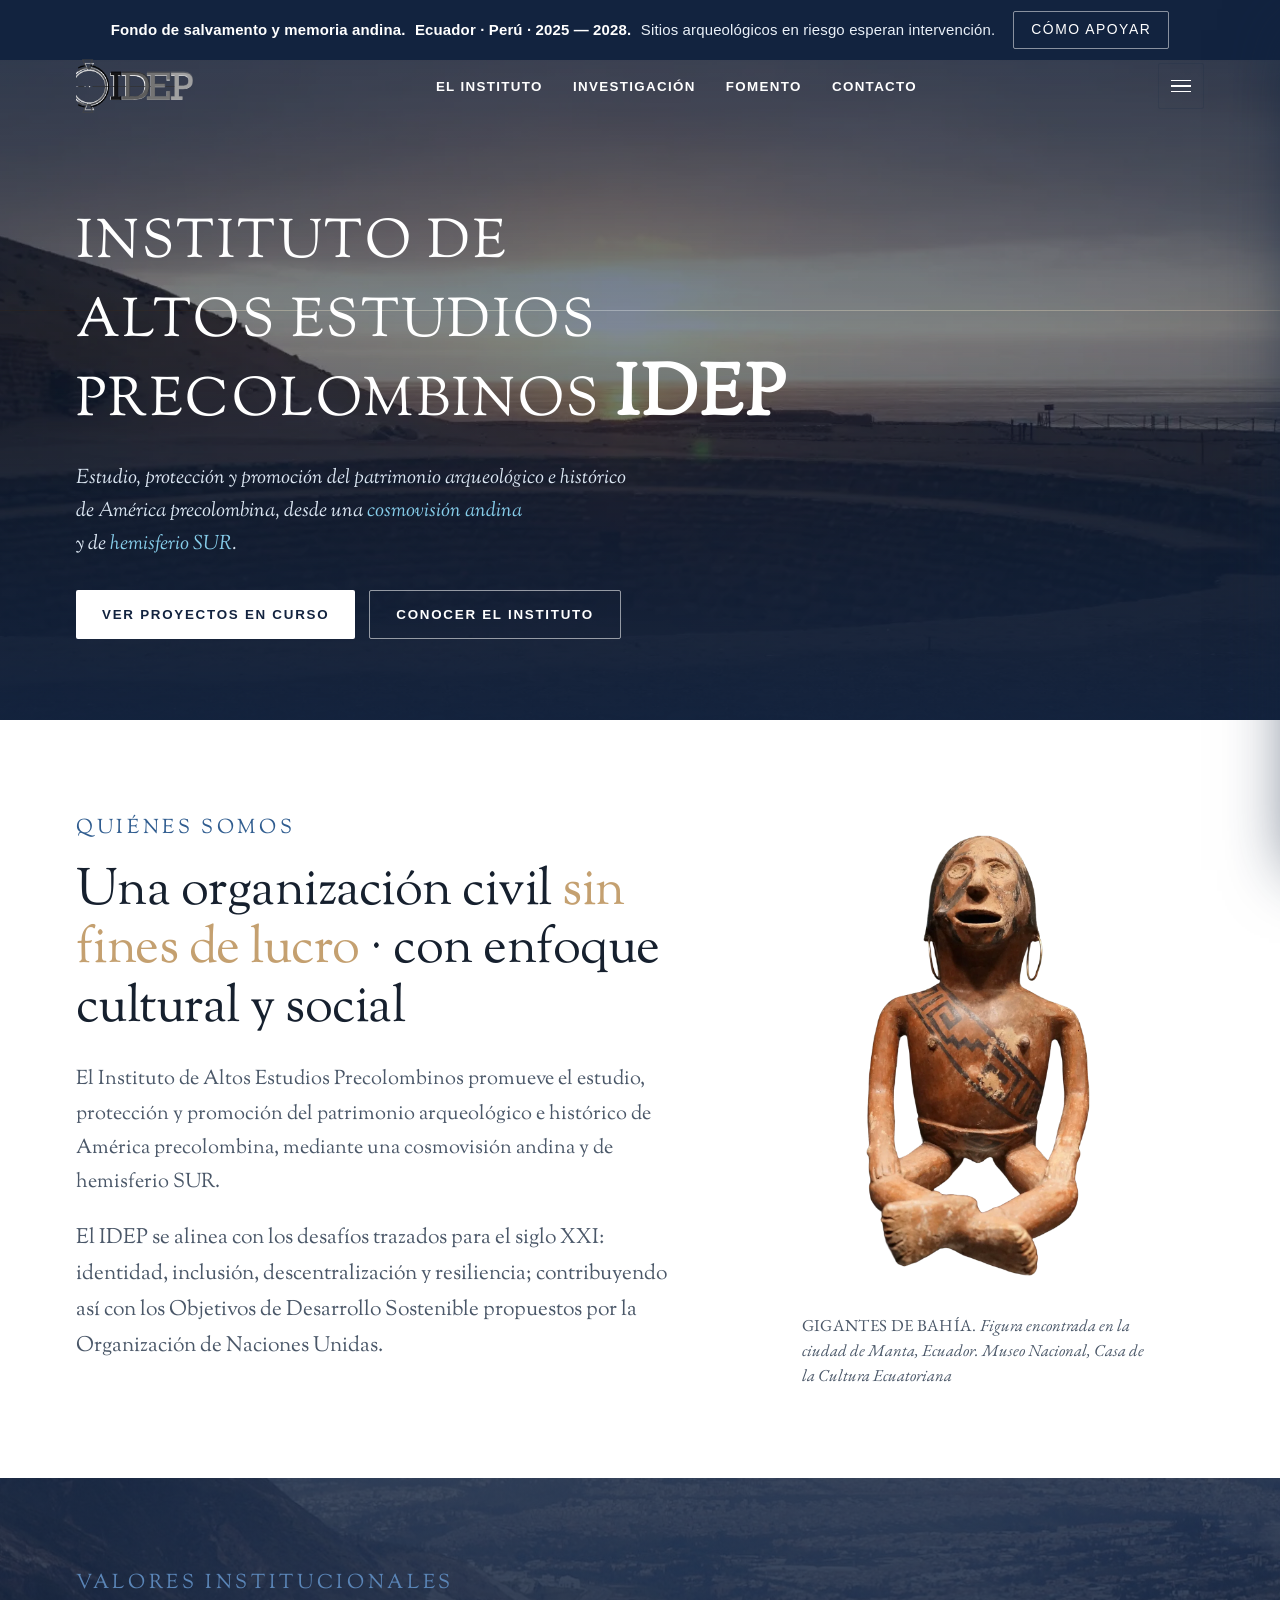
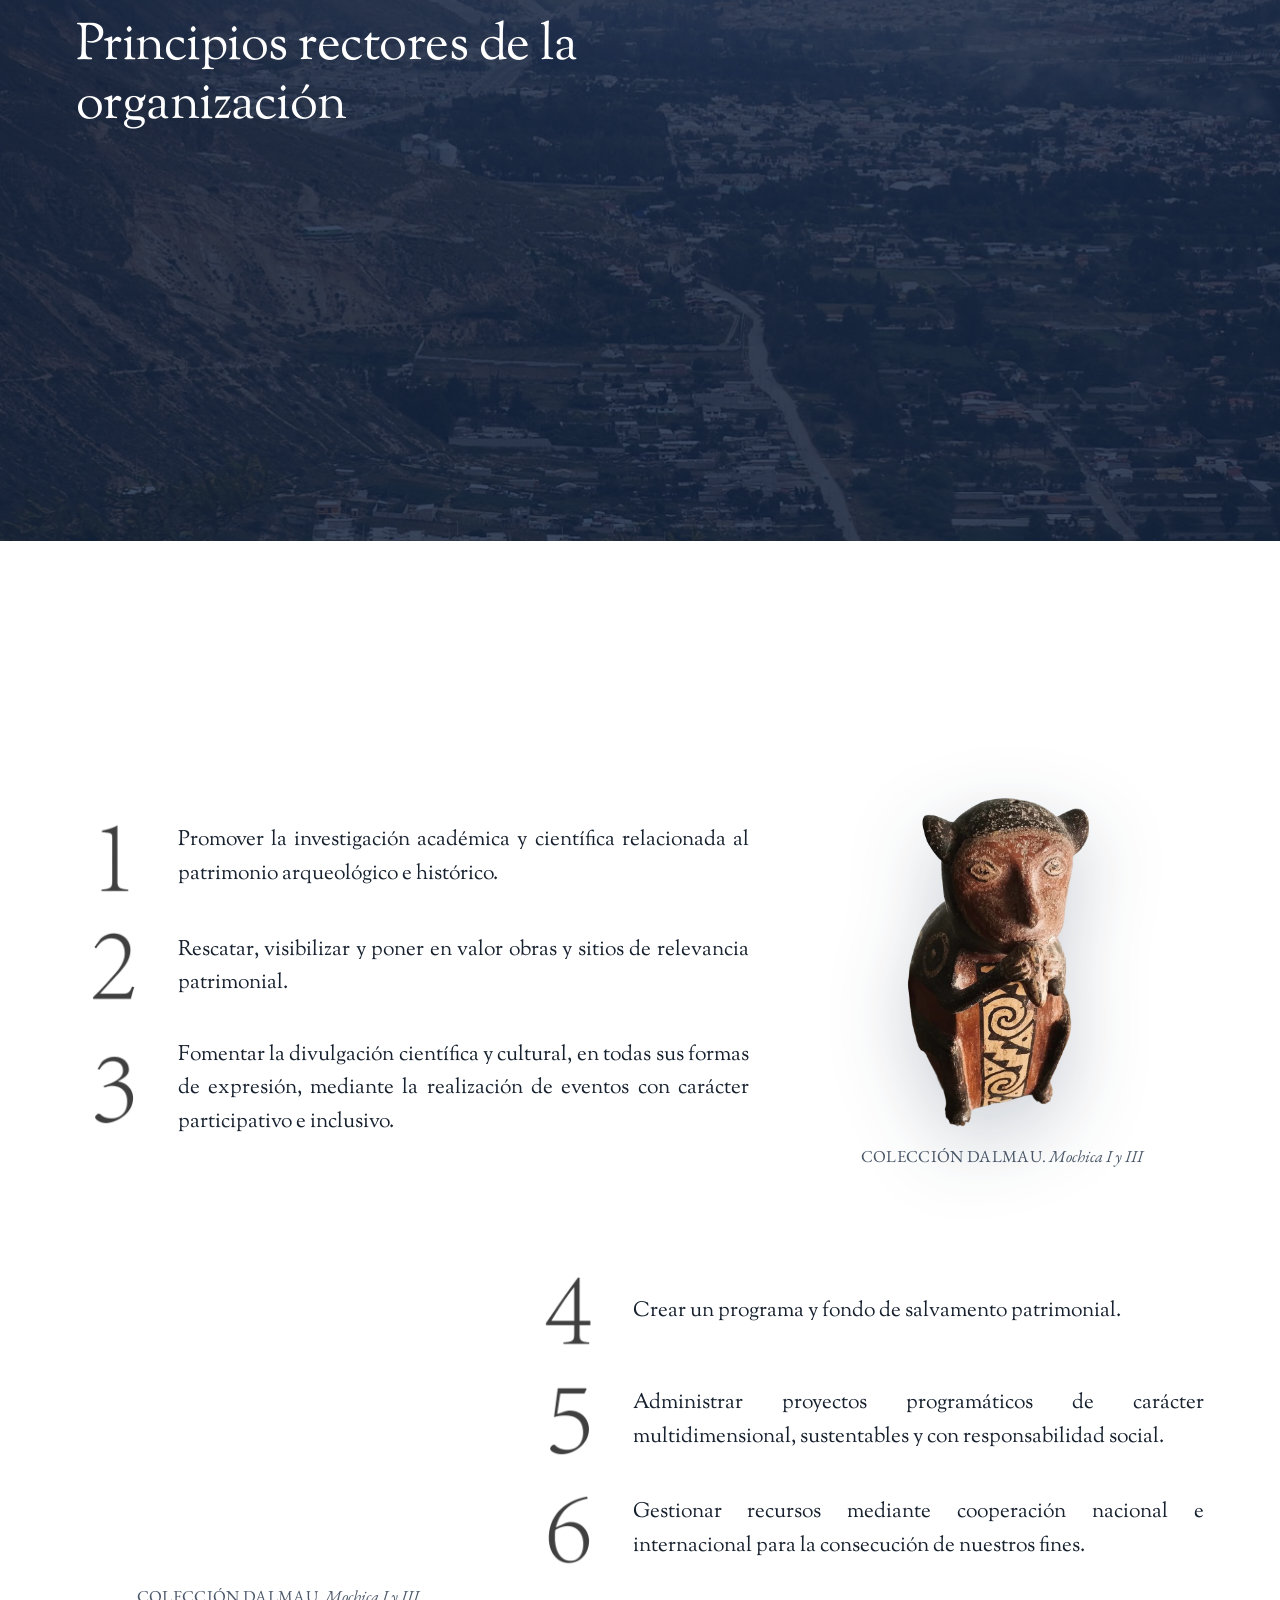
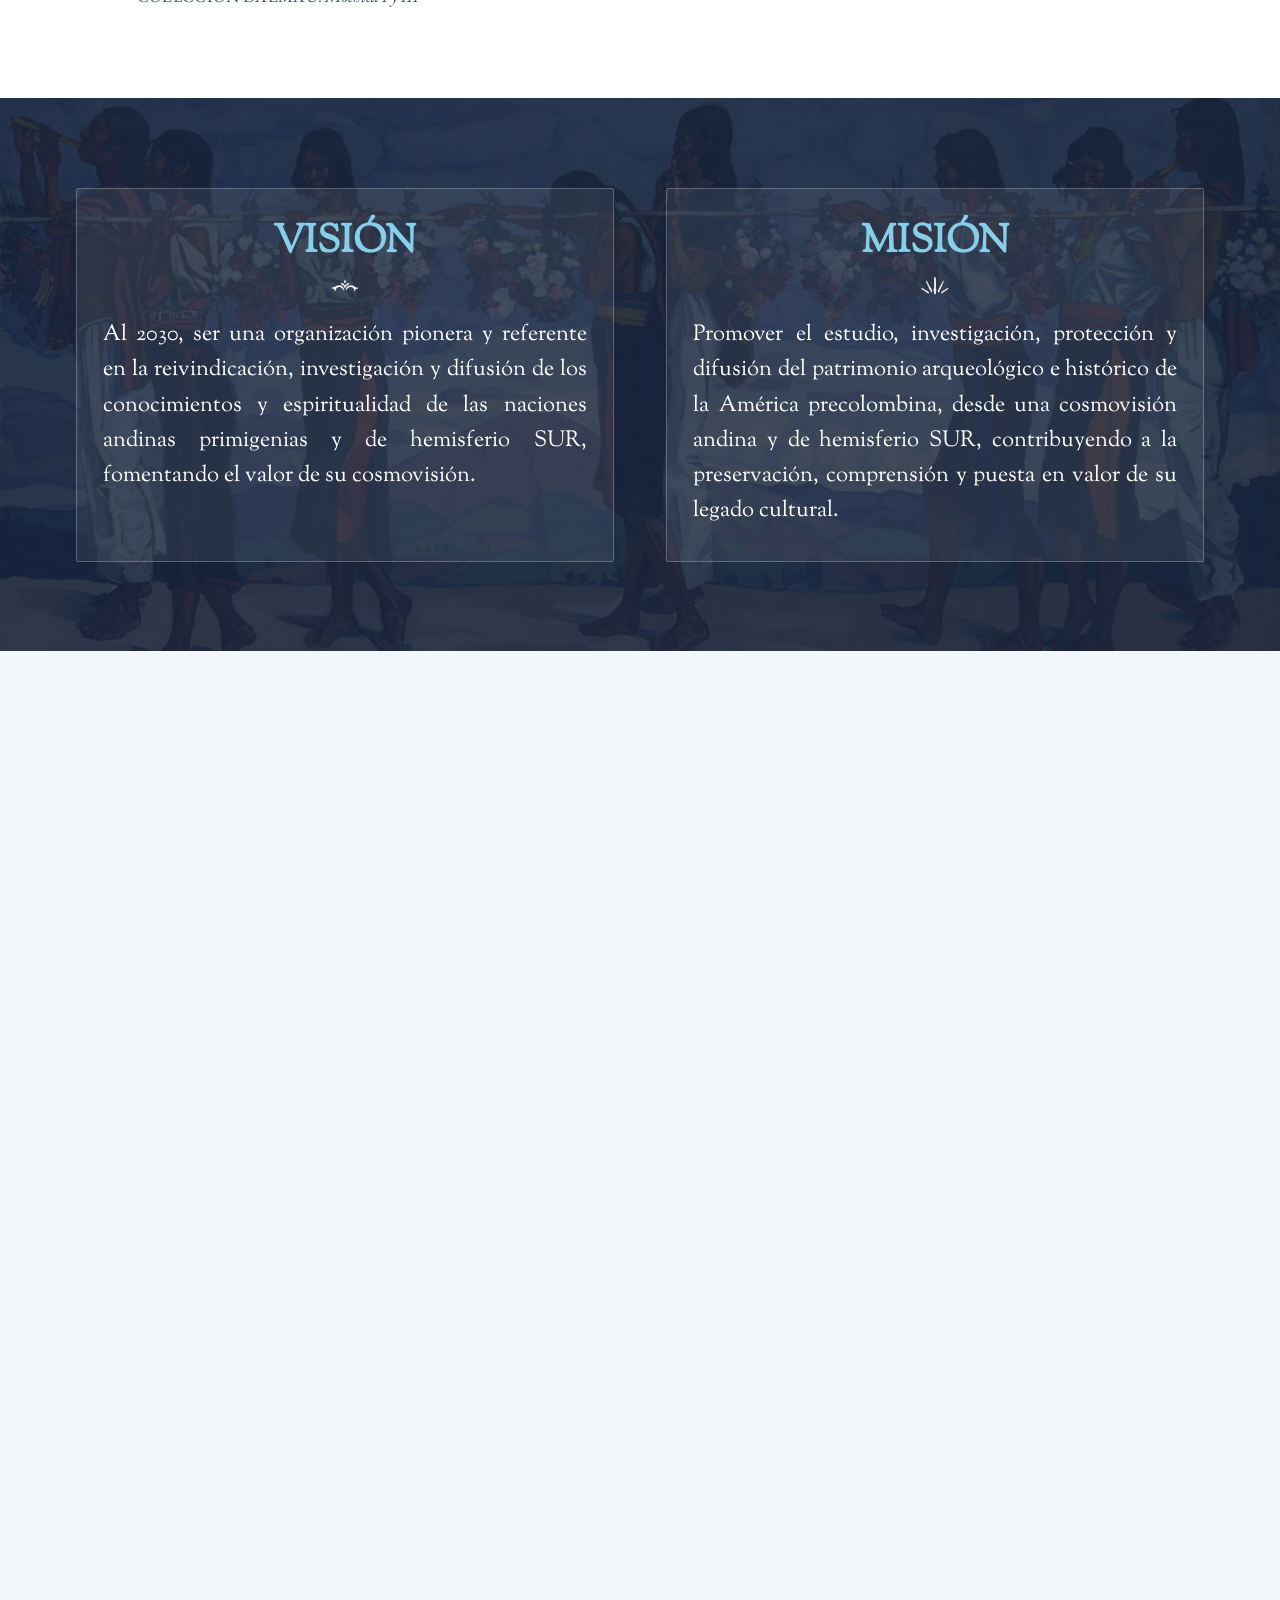
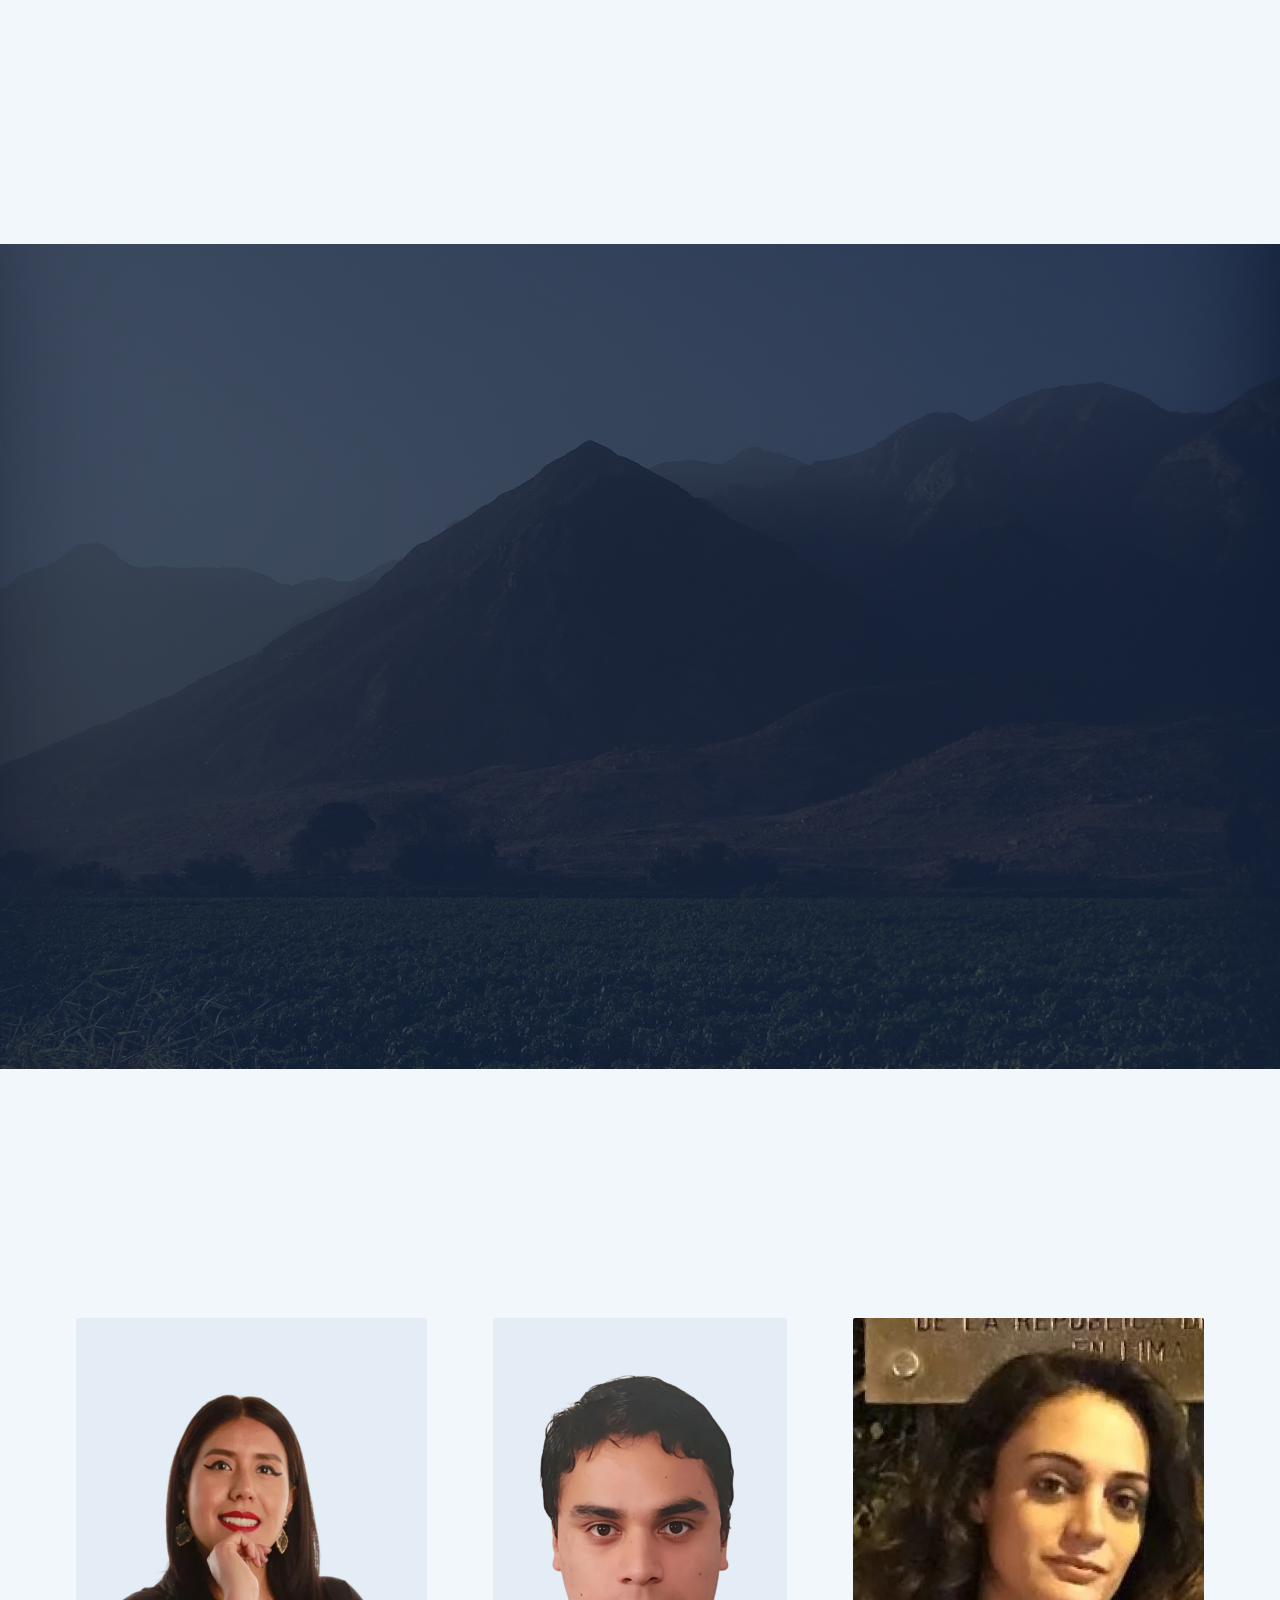
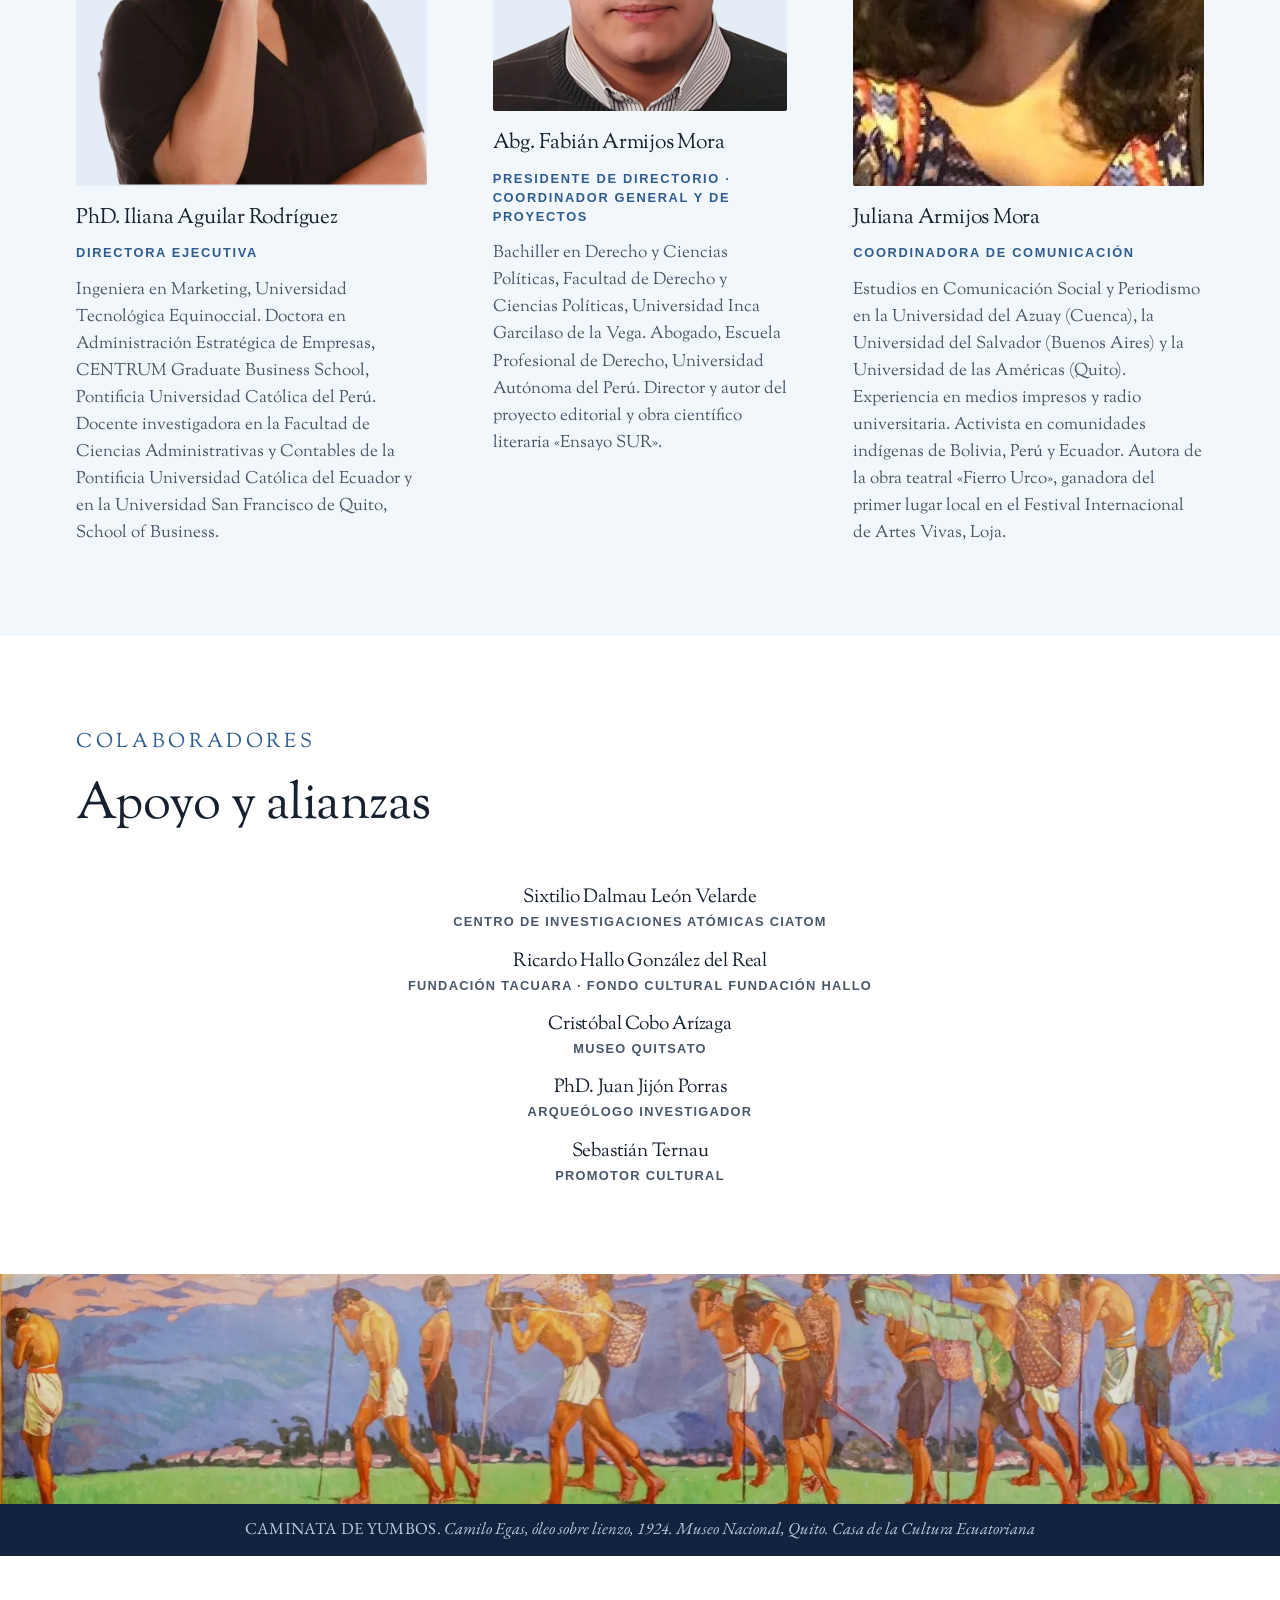
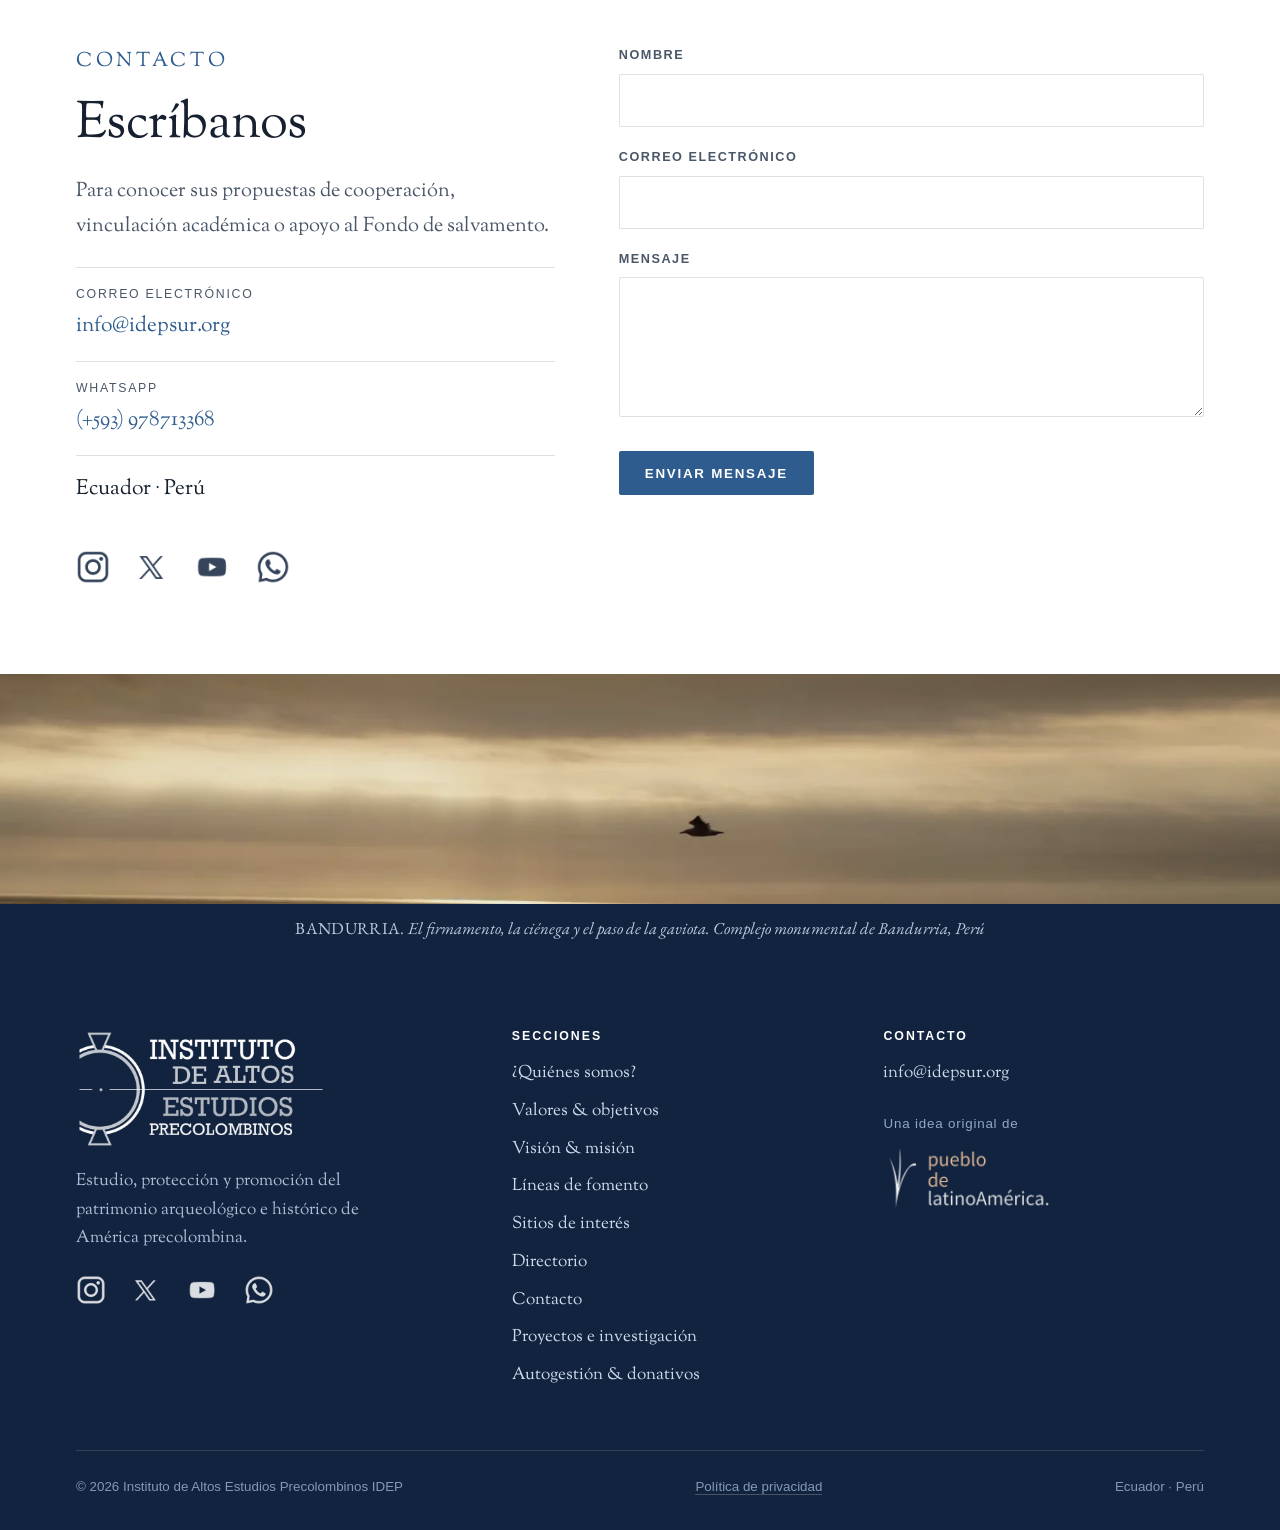
==== commit 4485920f: "Add files via upload" ====
--- a/index.html
+++ b/index.html
@@ -164,7 +164,7 @@
     sizes="100vw" width="1922" height="1080" fetchpriority="high" decoding="async" alt="">
   <div class="wrap">
     <h1>INSTITUTO DE <span style="white-space:nowrap">ALTOS ESTUDIOS</span> PRECOLOMBINOS&nbsp;<strong>IDEP</strong></h1>
-    <p class="sub">Estudio, protección y promoción del patrimonio arqueológico e histórico de América precolombina, desde una <span class="resalte-bold" style="color:#87ceeb">cosmovisión andina</span> <span style="white-space:nowrap">y de <span class="resalte-bold" style="color:#87ceeb">hemisferio SUR</span>.</span></p>
+    <p class="sub">Estudio, protección y promoción del patrimonio arqueológico e histórico de América precolombina, desde una <span style="color:#87ceeb">cosmovisión andina</span> <span style="white-space:nowrap">y de <span style="color:#87ceeb">hemisferio SUR</span>.</span></p>
     <div class="acciones">
       <a class="btn btn-solido" href="proyectos-investigacion.html">Ver proyectos en curso</a>
       <a class="btn btn-linea" href="#quienes">Conocer el instituto</a>
@@ -381,7 +381,7 @@
         <p class="cargo">Directora Ejecutiva</p>
         <p class="bio">Ingeniera en Marketing, Universidad Tecnológica Equinoccial. Doctora en Administración Estratégica de Empresas, CENTRUM Graduate Business School, Pontificia Universidad Católica del Perú. Docente investigadora en la Facultad de Ciencias Administrativas y Contables de la Pontificia Universidad Católica del Ecuador y en la Universidad San Francisco de Quito, School of Business.</p>
       </article>
-      <article class="persona recorte-transparente rv" style="--zoom:1.10">
+      <article class="persona recorte-transparente rv" style="--zoom:1.10; margin:0 clamp(10px,2.5vw,28px)">
         <div class="retrato"><img src="assets/img/fabian-armijos-mora.png" width="600" height="600" loading="lazy" decoding="async" alt="Abg. Fabián Armijos Mora"></div>
         <h3>Abg. Fabián Armijos Mora</h3>
         <p class="cargo">Presidente de Directorio · Coordinador General y de Proyectos</p>
@@ -411,7 +411,7 @@
       </article>
       <article class="persona sin-foto rv">
         <h3>Ricardo Hallo González del Real</h3>
-        <p class="cargo">Fundación Tacuara · Fondo cultural Fundación Hallo</p>
+        <p class="cargo">Fundación Tacuara<br class="br-mob"> · Fondo cultural Fundación Hallo</p>
       </article>
       <article class="persona sin-foto rv">
         <h3>Cristóbal Cobo Arízaga</h3>
--- a/assets/estilos.css
+++ b/assets/estilos.css
@@ -347,12 +347,15 @@
   display:block; text-align:center;
   font-family:var(--serif); text-transform:uppercase; color:#87ceeb;
   font-size:clamp(1.35rem,3.6vw,2.2rem);
-  margin:0 0 10px; font-weight:700; line-height:1.25;
+  margin:0 0 4px; font-weight:700; line-height:1.25;
 }
 .simbolo-vm{
-  display:block; width:28px; height:28px; object-fit:contain;
-  filter:brightness(0) invert(1) sepia(1) hue-rotate(163deg) saturate(.7) brightness(1.1);
-  margin:0 auto 20px;
+  display:block; width:22px; height:22px; object-fit:contain;
+  filter:brightness(0) invert(1) sepia(1) hue-rotate(170deg) saturate(.85) brightness(1.1);
+  margin:0 auto 18px;
+}
+@media (min-width:768px){
+  .simbolo-vm{width:28px; height:28px}
 }
 .texto-vm{margin:0 auto; max-width:62ch; font-size:clamp(1.05rem,1.7vw,1.32rem);
   line-height:1.62; color:#fff; text-align:justify; hyphens:auto}
@@ -495,10 +498,14 @@
   border-radius:2px; padding:30px 24px}
 .persona.sin-foto h3{margin:0 0 6px}
 .persona.sin-foto .cargo{margin:0}
-/* Variante: nombres en fila horizontal sin cuadros */
+/* Variante: nombres en columna en escritorio, fila en celular */
 .equipo-fila{
   display:flex; flex-wrap:wrap; gap:20px 40px;
   justify-content:center; align-items:flex-start; max-width:100%
+}
+@media (min-width:768px){
+  .equipo-fila{flex-direction:column; flex-wrap:nowrap; align-items:center; gap:18px}
+  .br-mob{display:none}
 }
 .equipo-fila .persona.sin-foto{
   background:none; border:none; border-radius:0; padding:0;
@@ -559,12 +566,15 @@
   letter-spacing:.02em; margin-bottom:0}
 /* En computadora, toda la franja azul —rótulo, título y portada del libro—
    entra en la pantalla sin tener que desplazar. */
+@media (max-width:900px){
+  .portada-donativos .apoyar-grid{margin-top:clamp(28px,5vw,42px)}
+}
 @media (min-width:901px){
   /* 120 px es lo que ocupan juntas la barra azul superior y la cabecera.
      El tope de la portada del libro deja sitio para el título y los rellenos. */
   .portada-donativos{min-height:calc(100dvh - 128px); display:flex; align-items:center;
     padding-top:clamp(20px,2.5vw,34px); padding-bottom:clamp(20px,2.5vw,34px)}
-  .portada-donativos .apoyar-grid{margin-top:clamp(36px,4.5vw,56px)}
+  .portada-donativos .apoyar-grid{margin-top:clamp(8px,1.2vw,14px)}
   /* El tope deja sitio para el título, la portada Y el texto de debajo,
      que es lo que hace falta para que la franja entre entera en pantalla. */
   .portada-donativos .apoyar-grid img{max-height:calc(100dvh - 476px);
@@ -759,10 +769,15 @@
   .objetivos-zona .bloque:nth-of-type(2) .objetivos-txt{order:3}
   .objetivos-zona .bloque:nth-of-type(2) .pieza{order:4}
 }
-/* Botones centrados en celular */
+/* Botones y texto centrados en celular */
 @media (max-width:767.98px){
   .caja-apoyo .btn,.recurso .btn{display:flex; margin-left:auto; margin-right:auto}
   .recursos{text-align:center}
+  .caja-apoyo{text-align:center}
+  .simbolo-vm{width:18px; height:18px}
+  /* Colaboradores: 2 por fila en celular */
+  .equipo-fila{gap:16px 20px}
+  .equipo-fila .persona.sin-foto{flex:0 0 calc(50% - 10px); word-break:break-word}
 }
 @media (max-width:560px){
   :root{--logo:40px; --cab:58px}
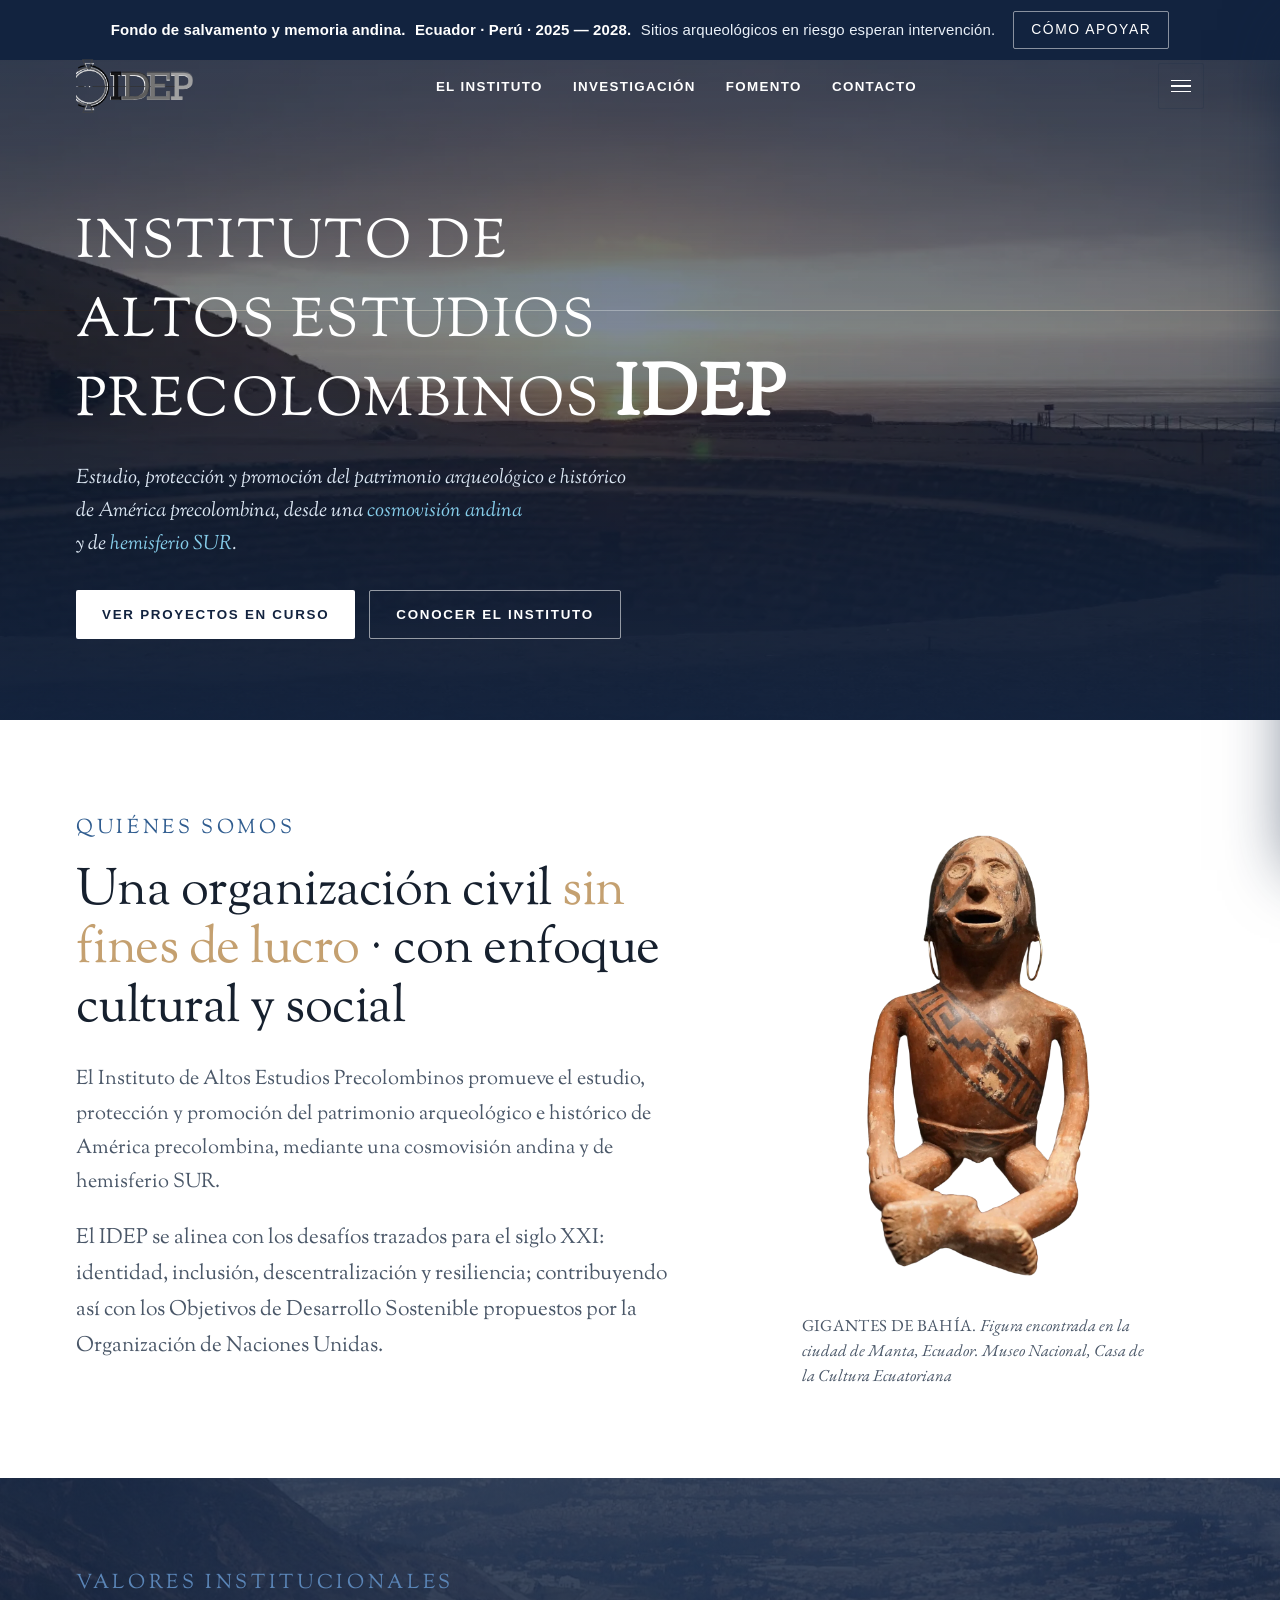
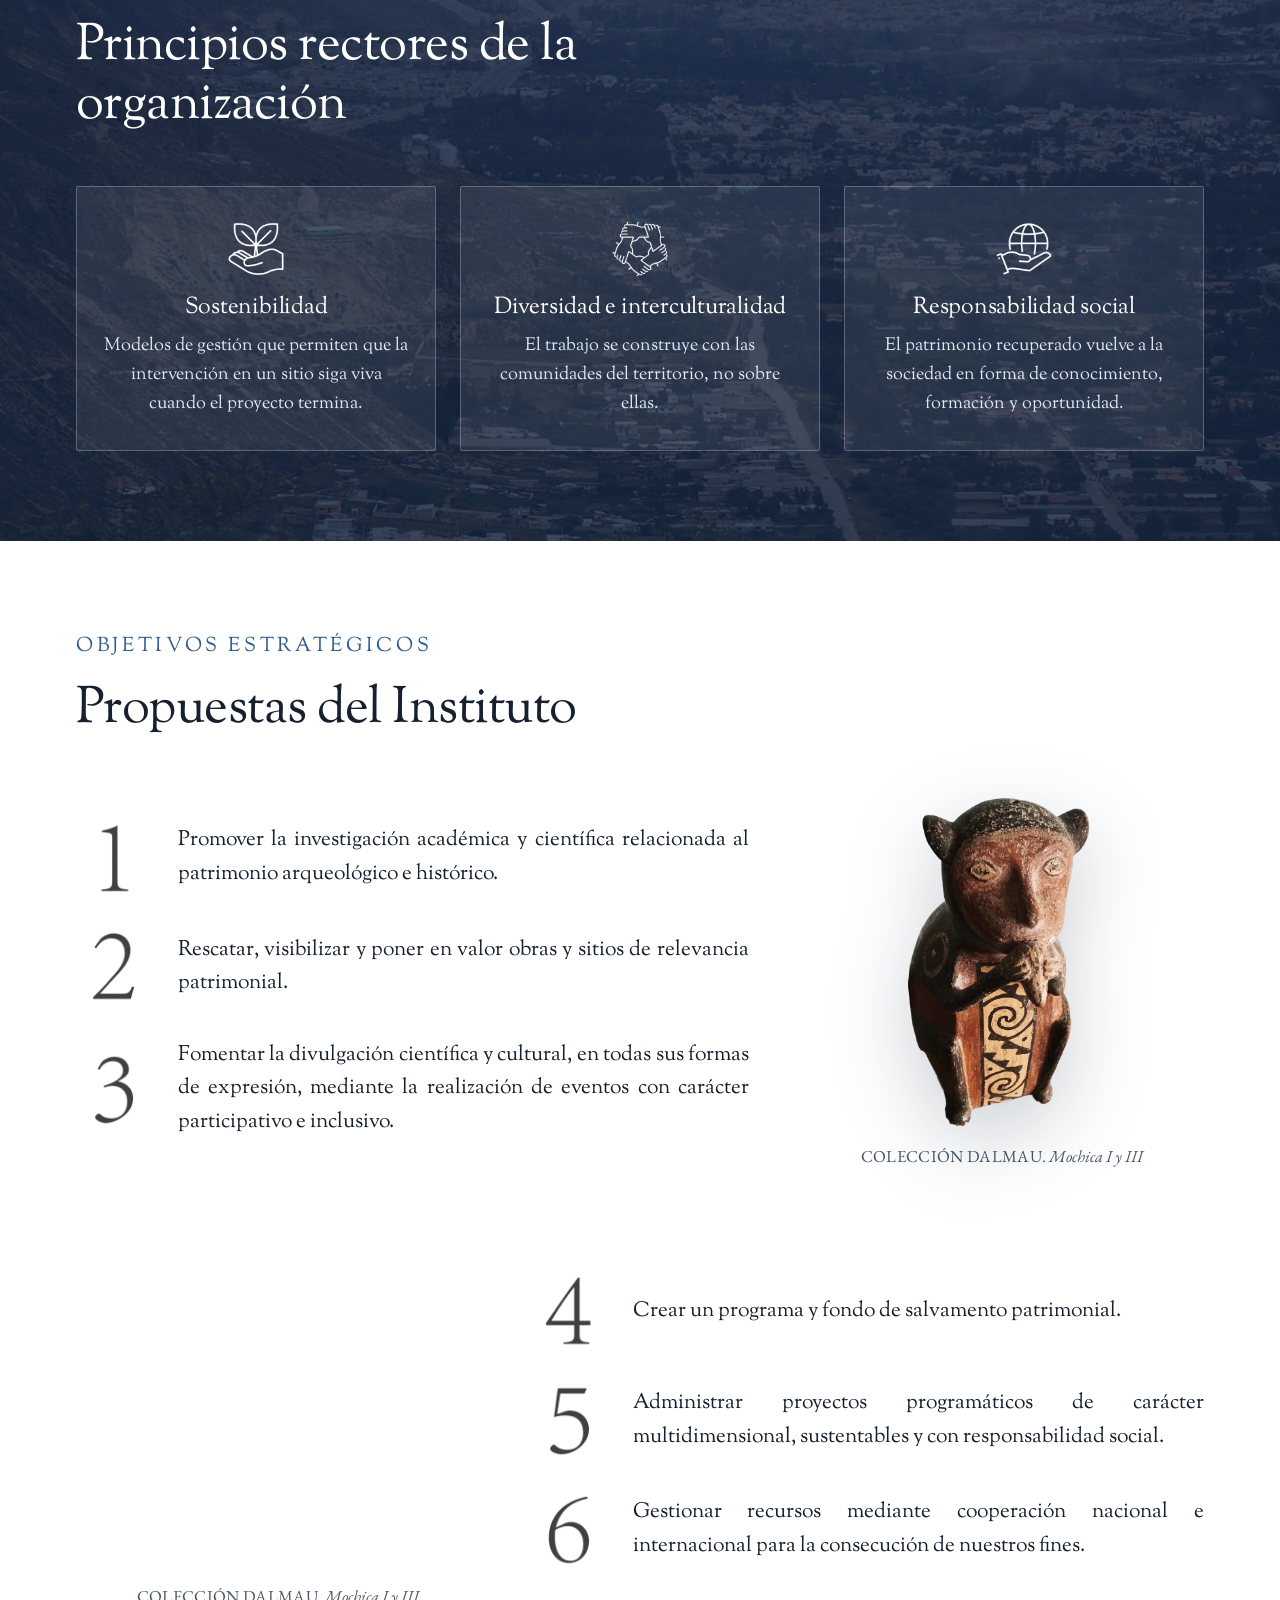
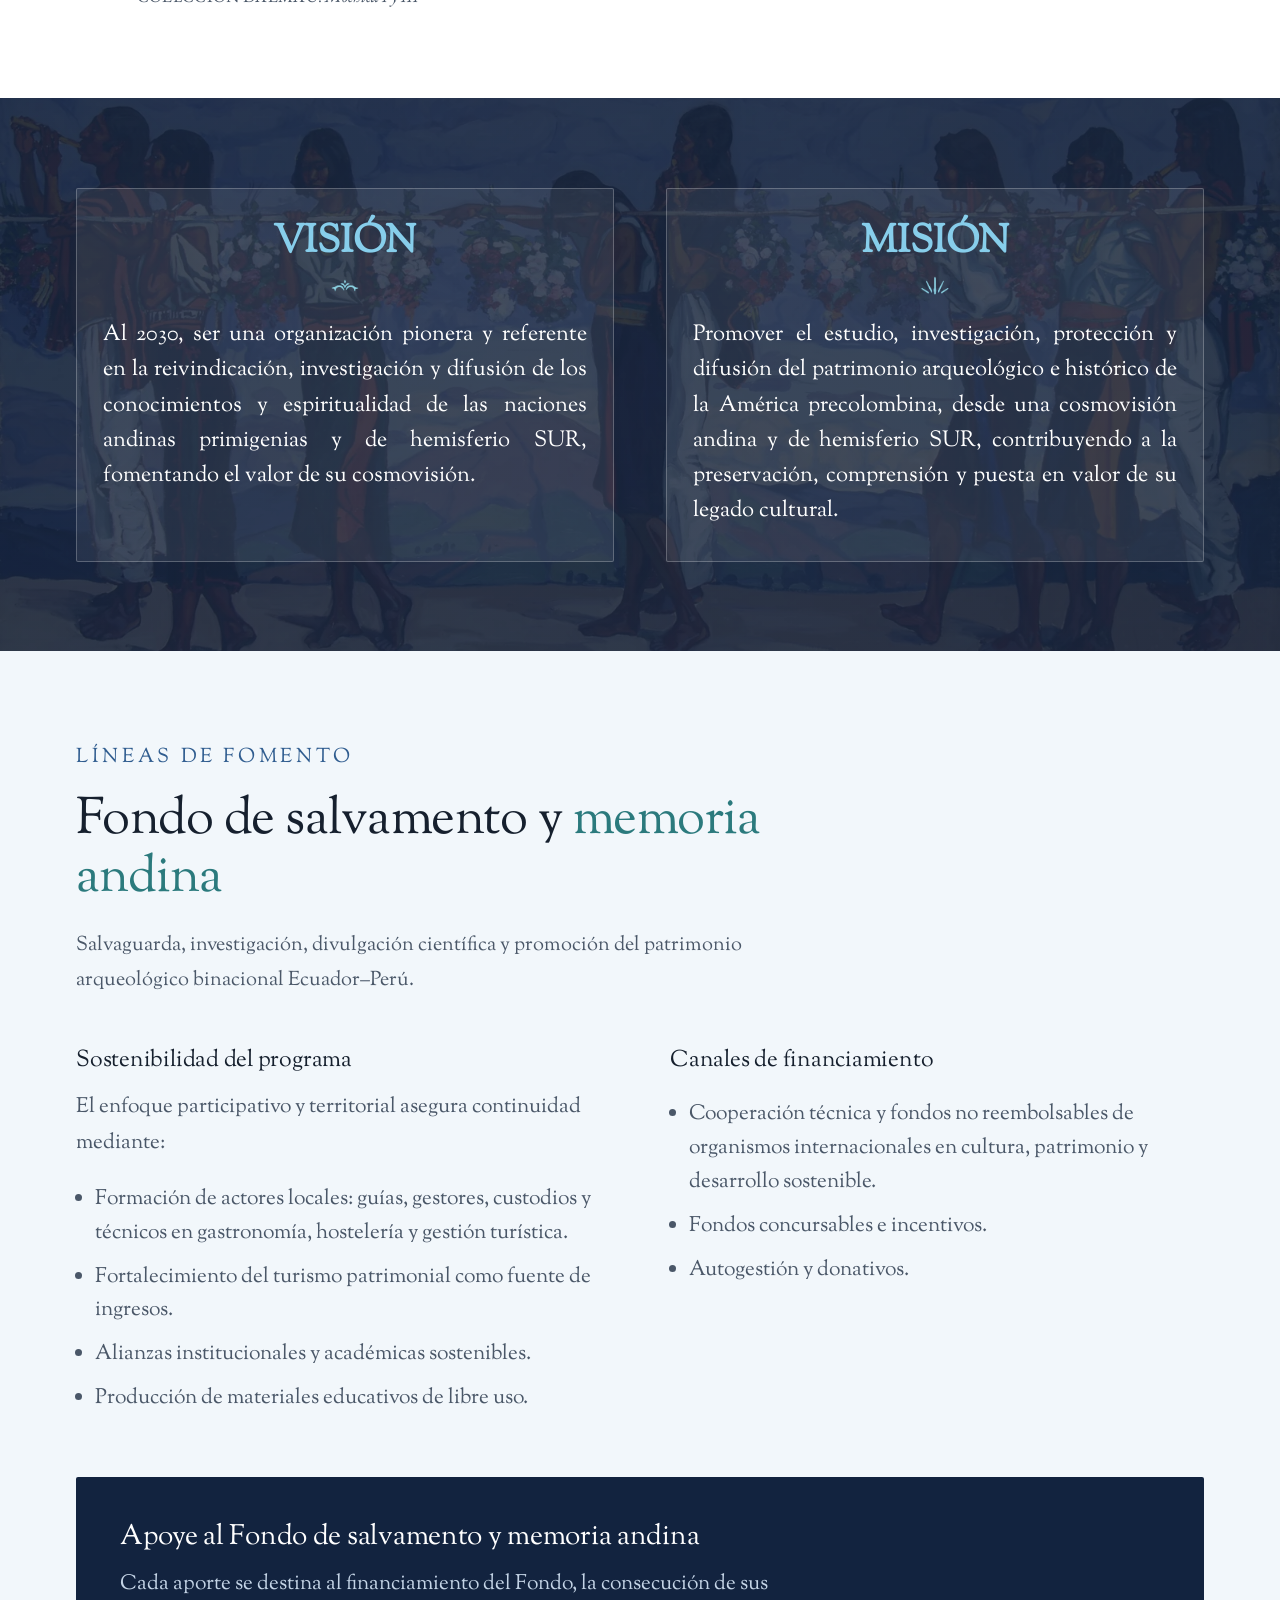
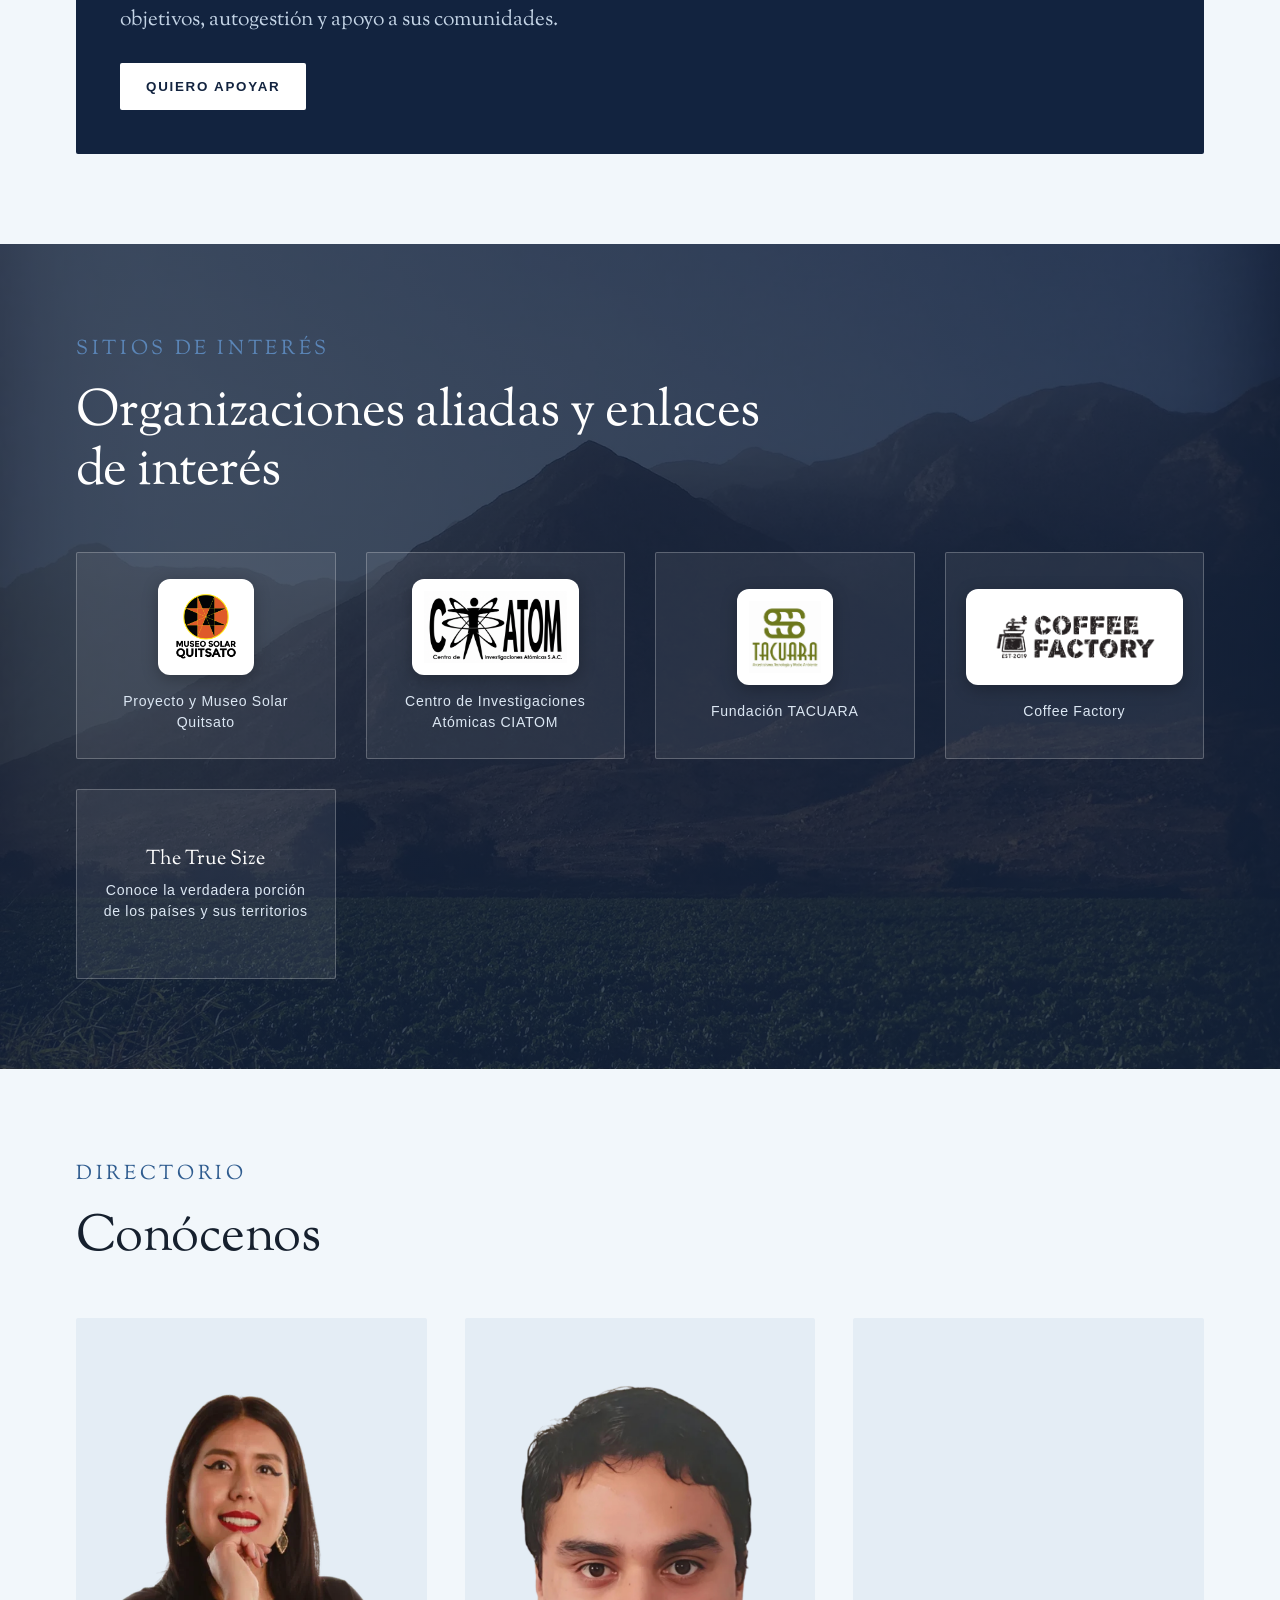
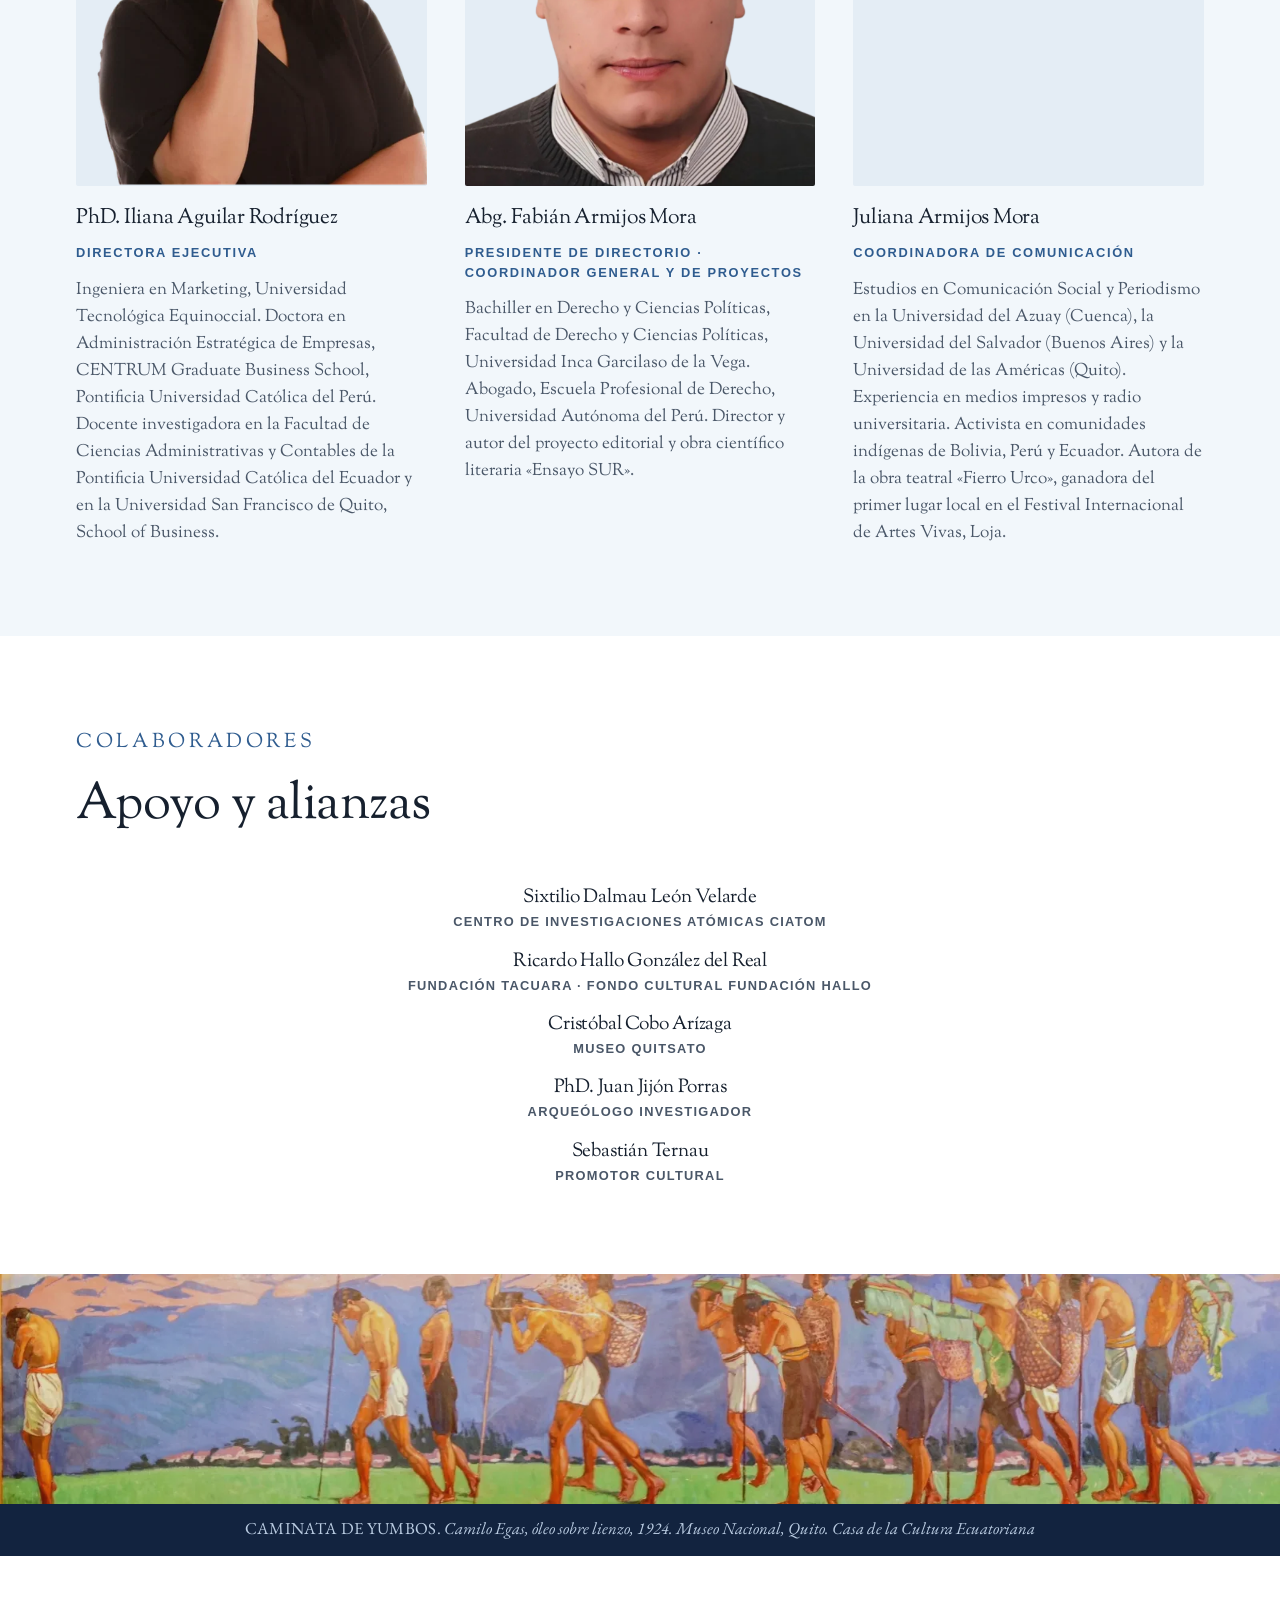
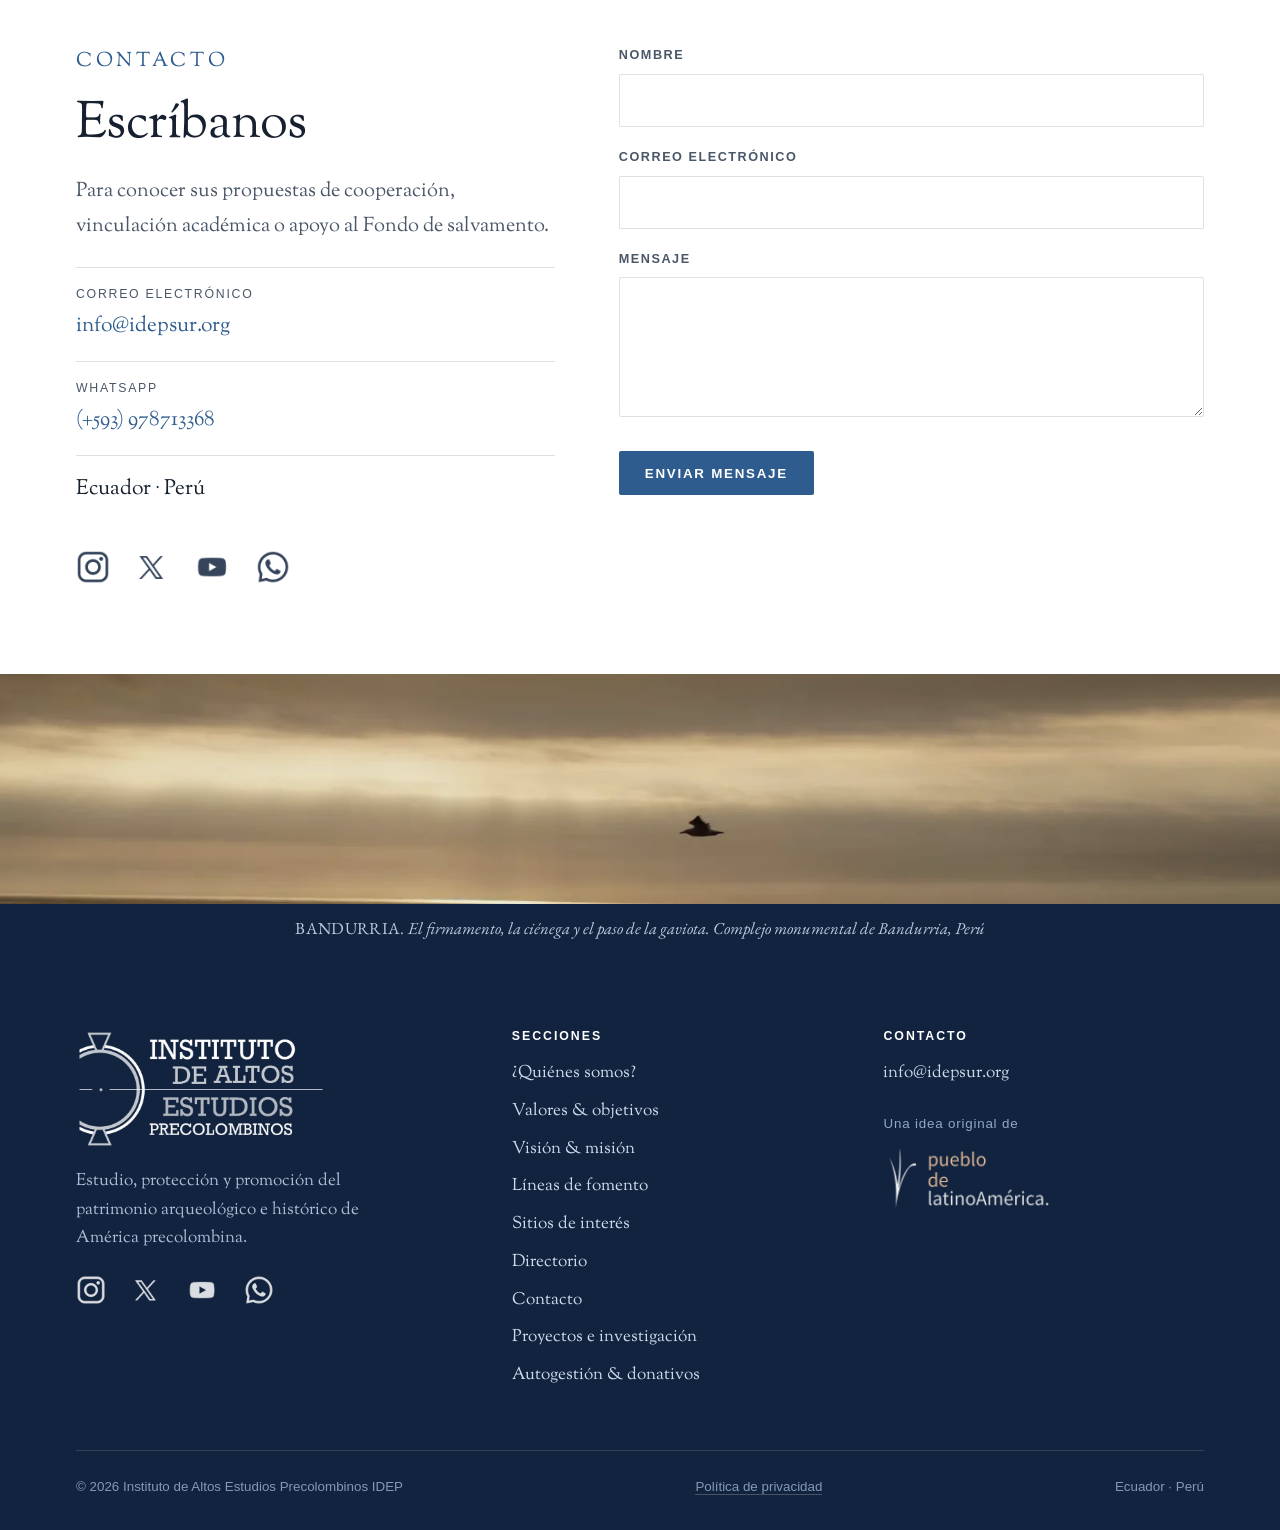
==== commit c76380c6: "Add files via upload" ====
--- a/index.html
+++ b/index.html
@@ -381,7 +381,7 @@
         <p class="cargo">Directora Ejecutiva</p>
         <p class="bio">Ingeniera en Marketing, Universidad Tecnológica Equinoccial. Doctora en Administración Estratégica de Empresas, CENTRUM Graduate Business School, Pontificia Universidad Católica del Perú. Docente investigadora en la Facultad de Ciencias Administrativas y Contables de la Pontificia Universidad Católica del Ecuador y en la Universidad San Francisco de Quito, School of Business.</p>
       </article>
-      <article class="persona recorte-transparente rv" style="--zoom:1.10; margin:0 clamp(10px,2.5vw,28px)">
+      <article class="persona recorte-transparente rv" style="--zoom:1.10">
         <div class="retrato"><img src="assets/img/fabian-armijos-mora.png" width="600" height="600" loading="lazy" decoding="async" alt="Abg. Fabián Armijos Mora"></div>
         <h3>Abg. Fabián Armijos Mora</h3>
         <p class="cargo">Presidente de Directorio · Coordinador General y de Proyectos</p>
--- a/assets/estilos.css
+++ b/assets/estilos.css
@@ -351,7 +351,7 @@
 }
 .simbolo-vm{
   display:block; width:22px; height:22px; object-fit:contain;
-  filter:brightness(0) invert(1) sepia(1) hue-rotate(170deg) saturate(.85) brightness(1.1);
+  filter:brightness(0) invert(72%) sepia(1) hue-rotate(165deg) saturate(1.8) brightness(.88);
   margin:0 auto 18px;
 }
 @media (min-width:768px){
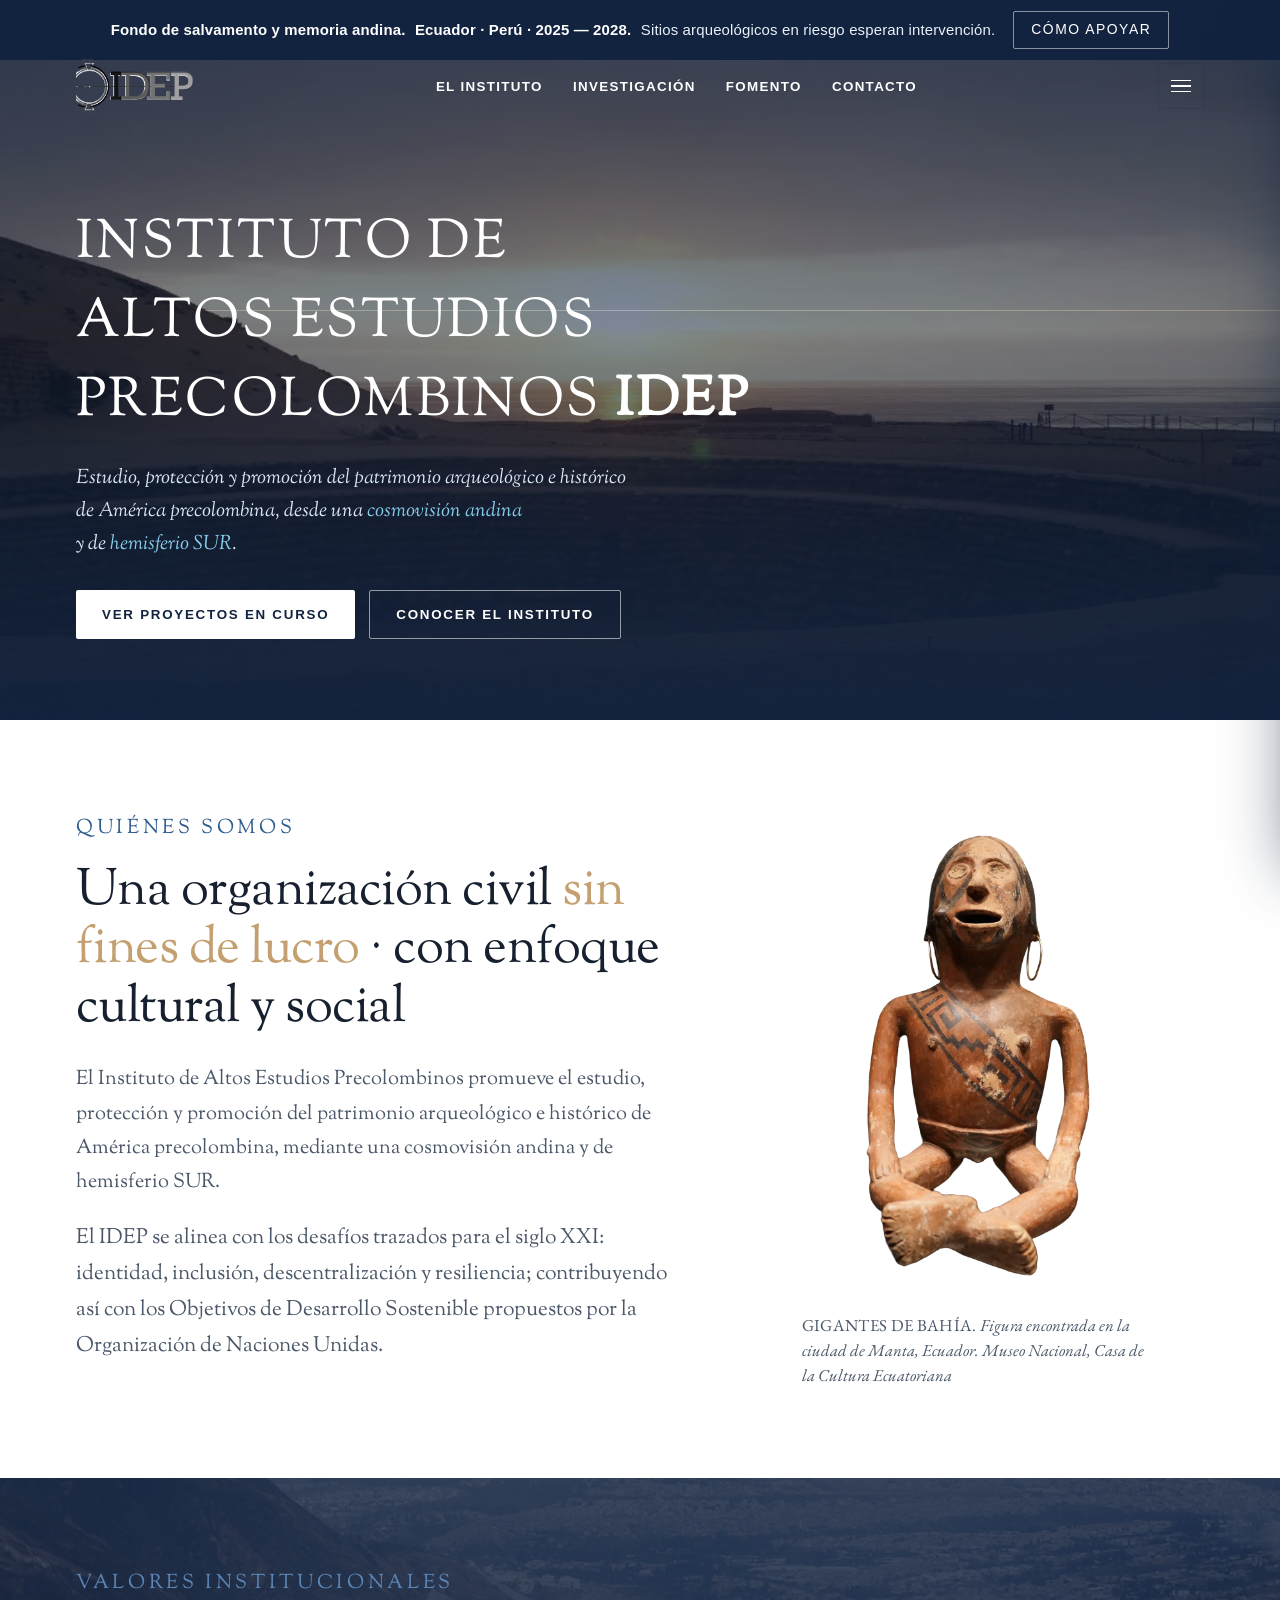
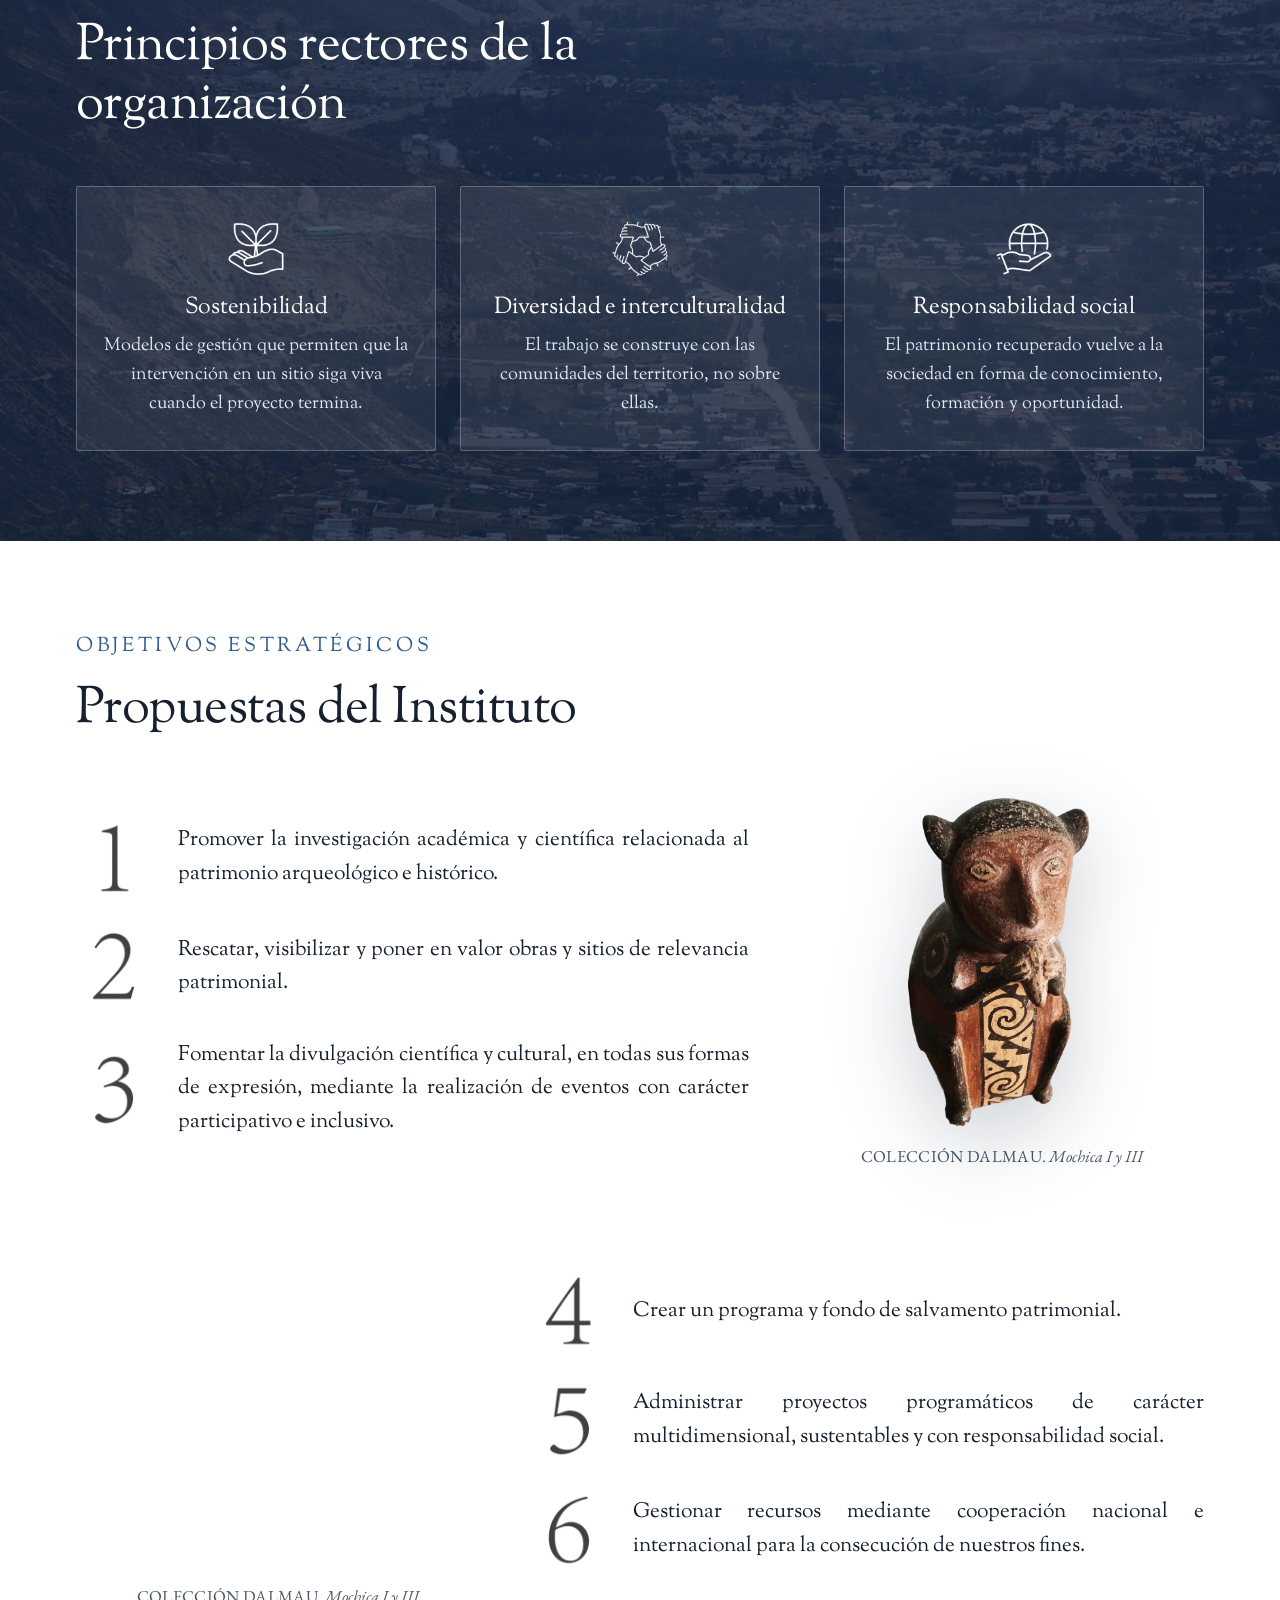
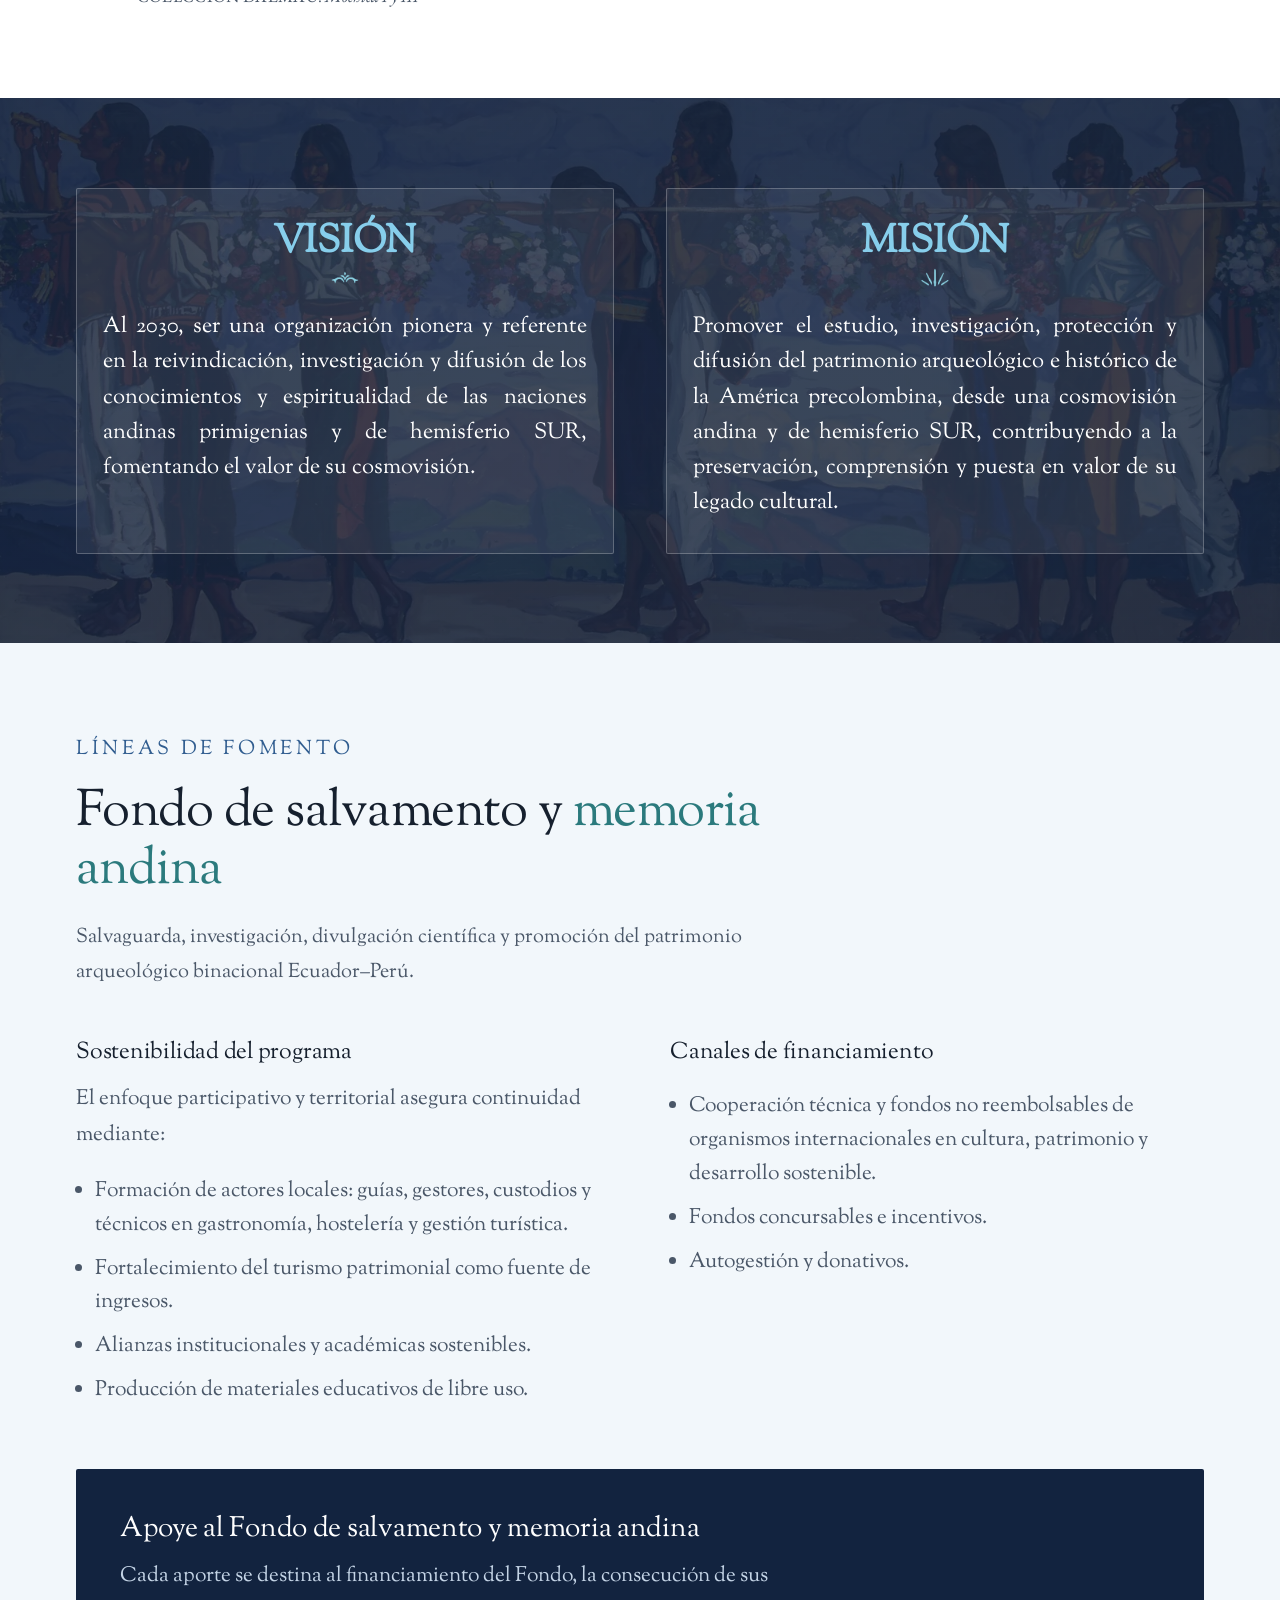
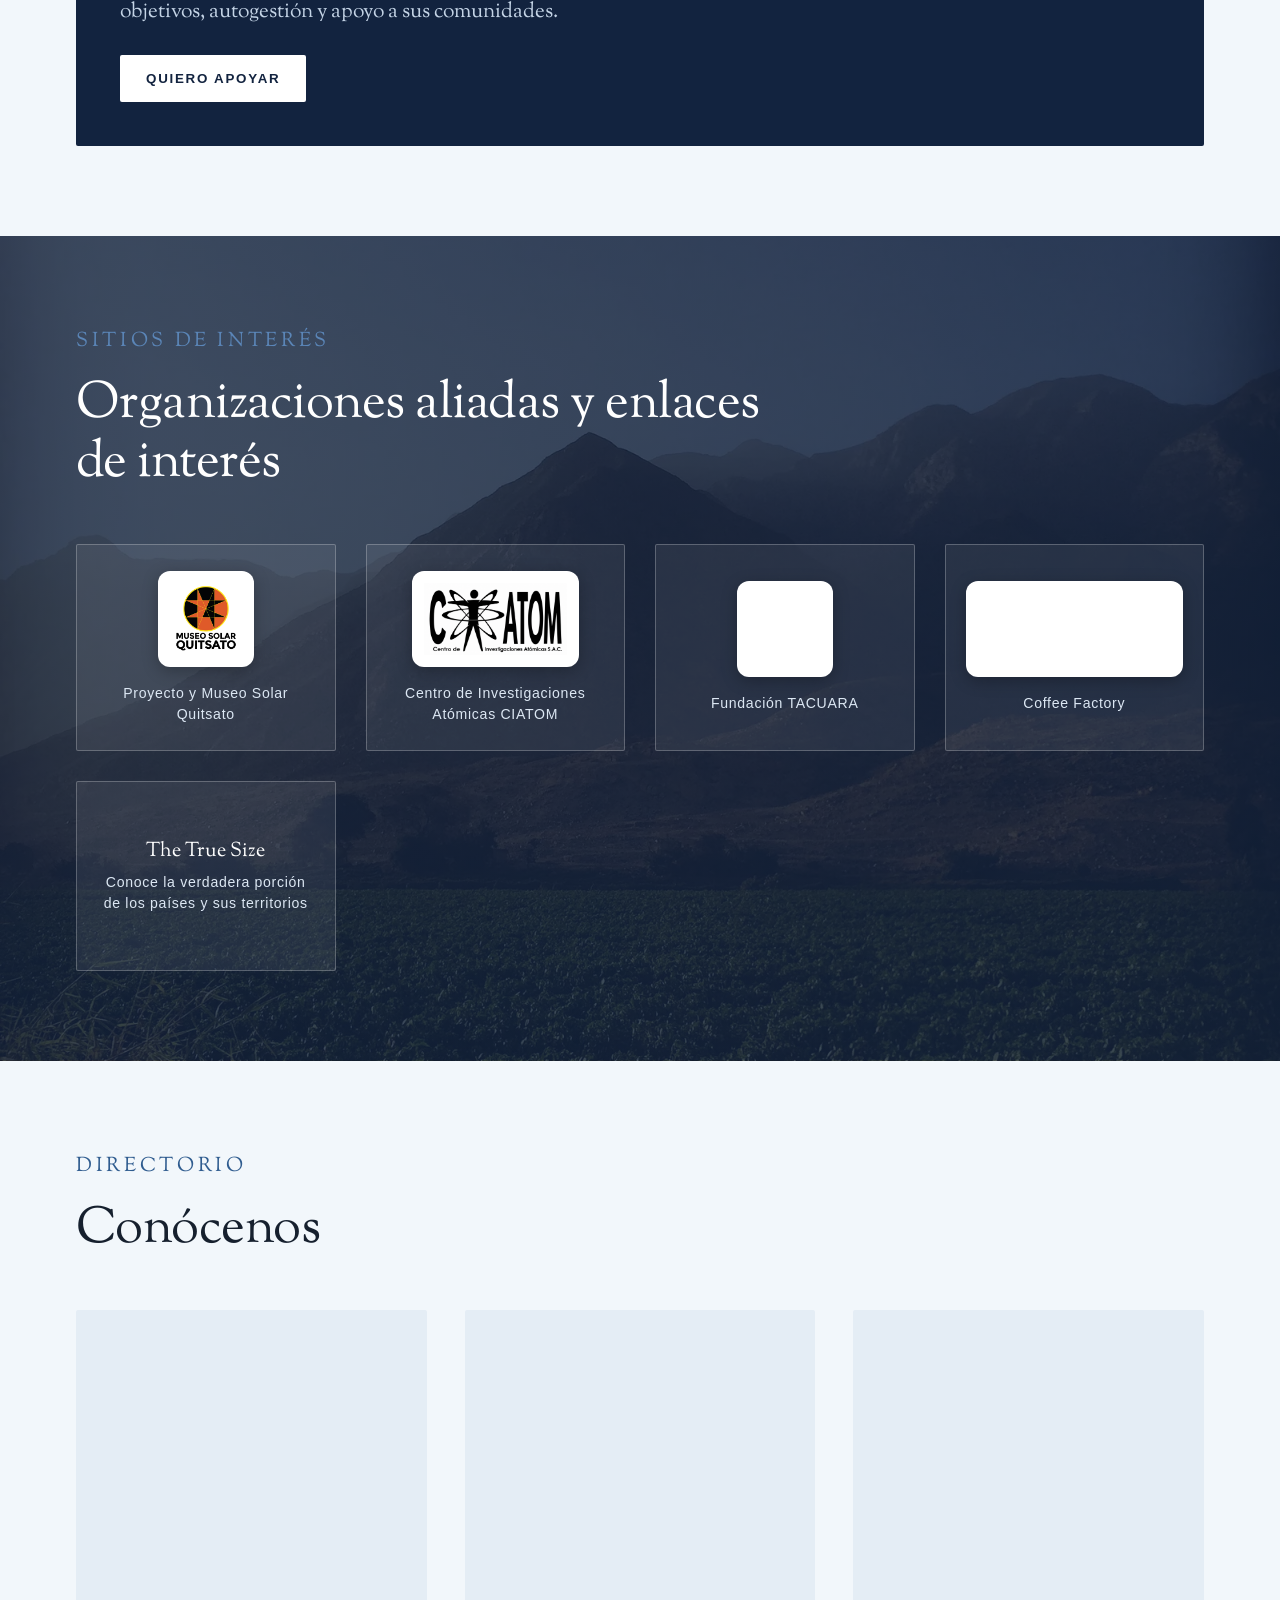
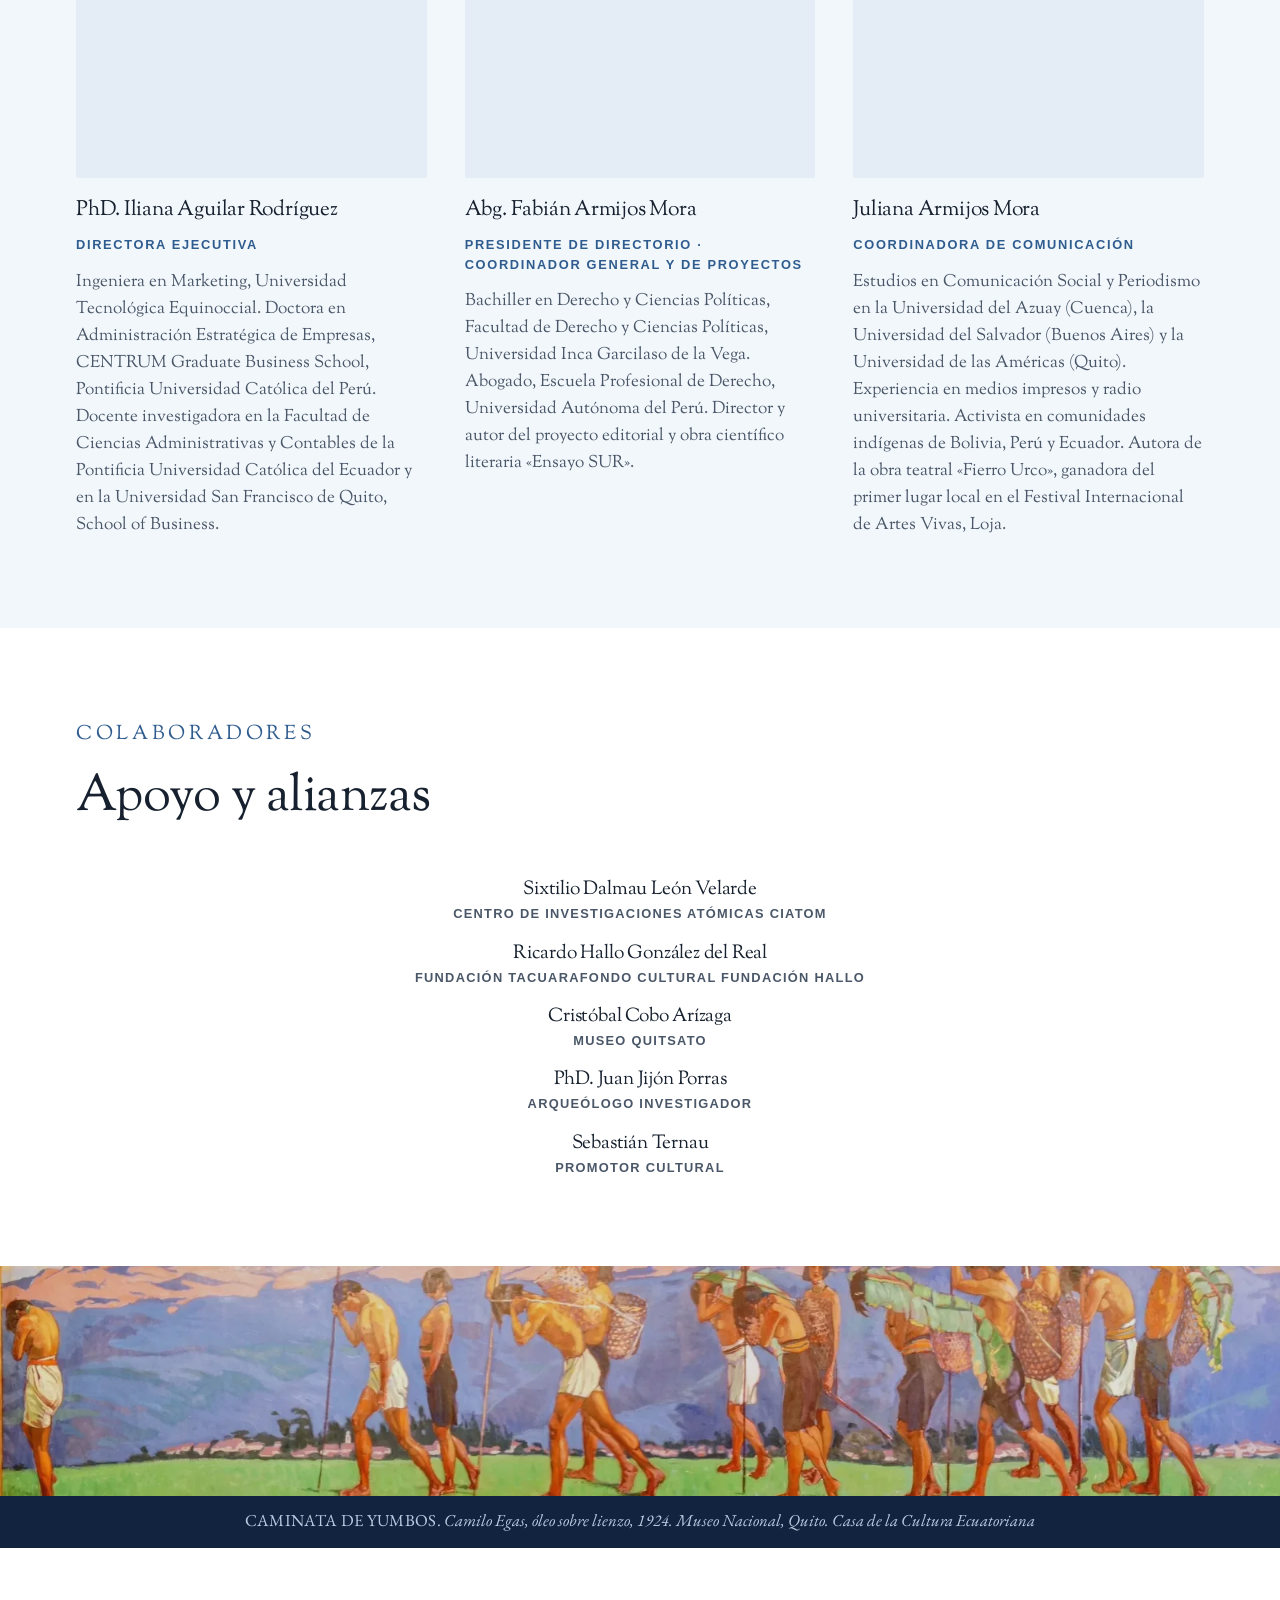
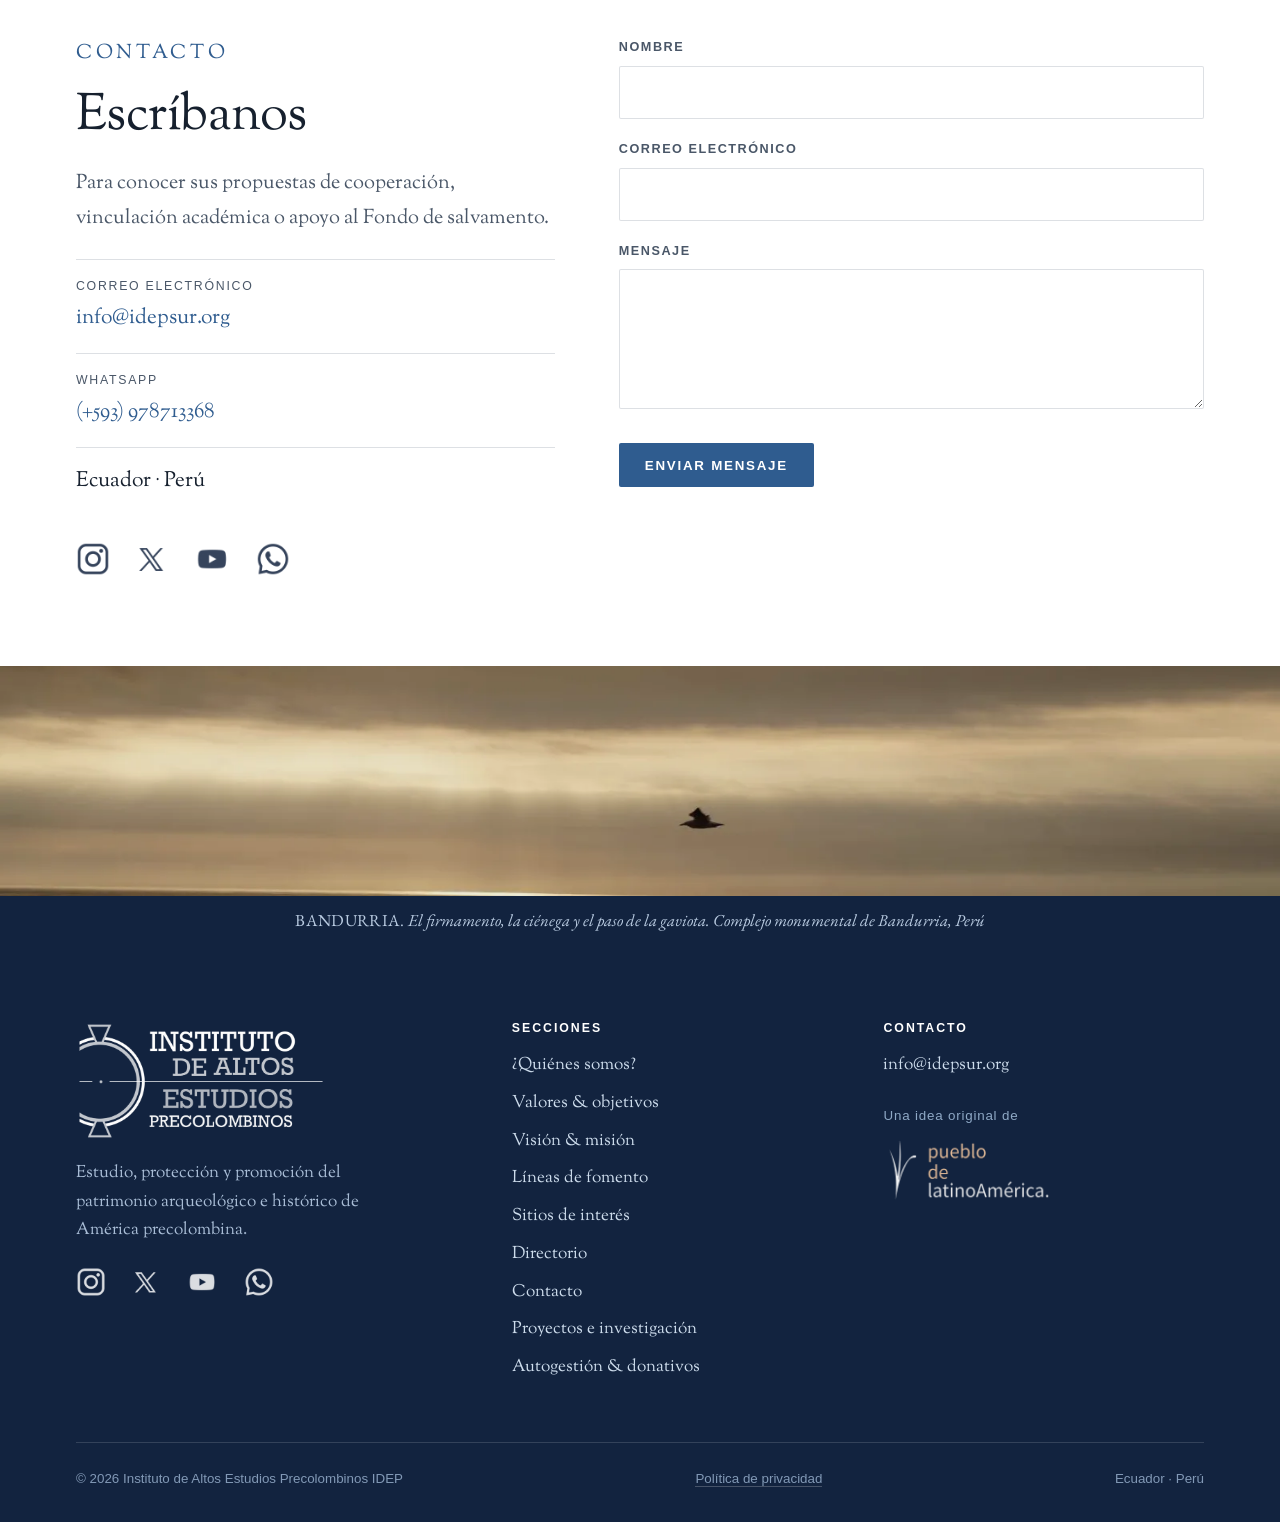
==== commit bb492113: "Add files via upload" ====
--- a/index.html
+++ b/index.html
@@ -411,7 +411,7 @@
       </article>
       <article class="persona sin-foto rv">
         <h3>Ricardo Hallo González del Real</h3>
-        <p class="cargo">Fundación Tacuara<br class="br-mob"> · Fondo cultural Fundación Hallo</p>
+        <p class="cargo">Fundación Tacuara<br class="br-mob">Fondo cultural Fundación Hallo</p>
       </article>
       <article class="persona sin-foto rv">
         <h3>Cristóbal Cobo Arízaga</h3>
--- a/assets/estilos.css
+++ b/assets/estilos.css
@@ -195,7 +195,7 @@
    para que no sume más aire encima del que ya da el line-height del h1. */
 .portada h1 strong{
   display:inline-block; white-space:nowrap;
-  font-weight:700; color:inherit; font-size:1.3em; line-height:1;
+  font-weight:700; color:inherit; font-size:1em; line-height:1;
 }
 .portada .sub{max-width:56ch; margin-top:20px; font-size:clamp(1.02rem,1.6vw,1.28rem);
   color:#dce7f3; font-style:italic; line-height:1.6}
@@ -347,12 +347,12 @@
   display:block; text-align:center;
   font-family:var(--serif); text-transform:uppercase; color:#87ceeb;
   font-size:clamp(1.35rem,3.6vw,2.2rem);
-  margin:0 0 4px; font-weight:700; line-height:1.25;
+  margin:0; font-weight:700; line-height:1.25;
 }
 .simbolo-vm{
   display:block; width:22px; height:22px; object-fit:contain;
   filter:brightness(0) invert(72%) sepia(1) hue-rotate(165deg) saturate(1.8) brightness(.88);
-  margin:0 auto 18px;
+  margin:-4px auto 18px;
 }
 @media (min-width:768px){
   .simbolo-vm{width:28px; height:28px}
@@ -775,9 +775,9 @@
   .recursos{text-align:center}
   .caja-apoyo{text-align:center}
   .simbolo-vm{width:18px; height:18px}
-  /* Colaboradores: 2 por fila en celular */
-  .equipo-fila{gap:16px 20px}
-  .equipo-fila .persona.sin-foto{flex:0 0 calc(50% - 10px); word-break:break-word}
+  /* Colaboradores: columna vertical en celular */
+  .equipo-fila{gap:14px; flex-direction:column; align-items:center}
+  .equipo-fila .persona.sin-foto{width:100%; max-width:280px}
 }
 @media (max-width:560px){
   :root{--logo:40px; --cab:58px}
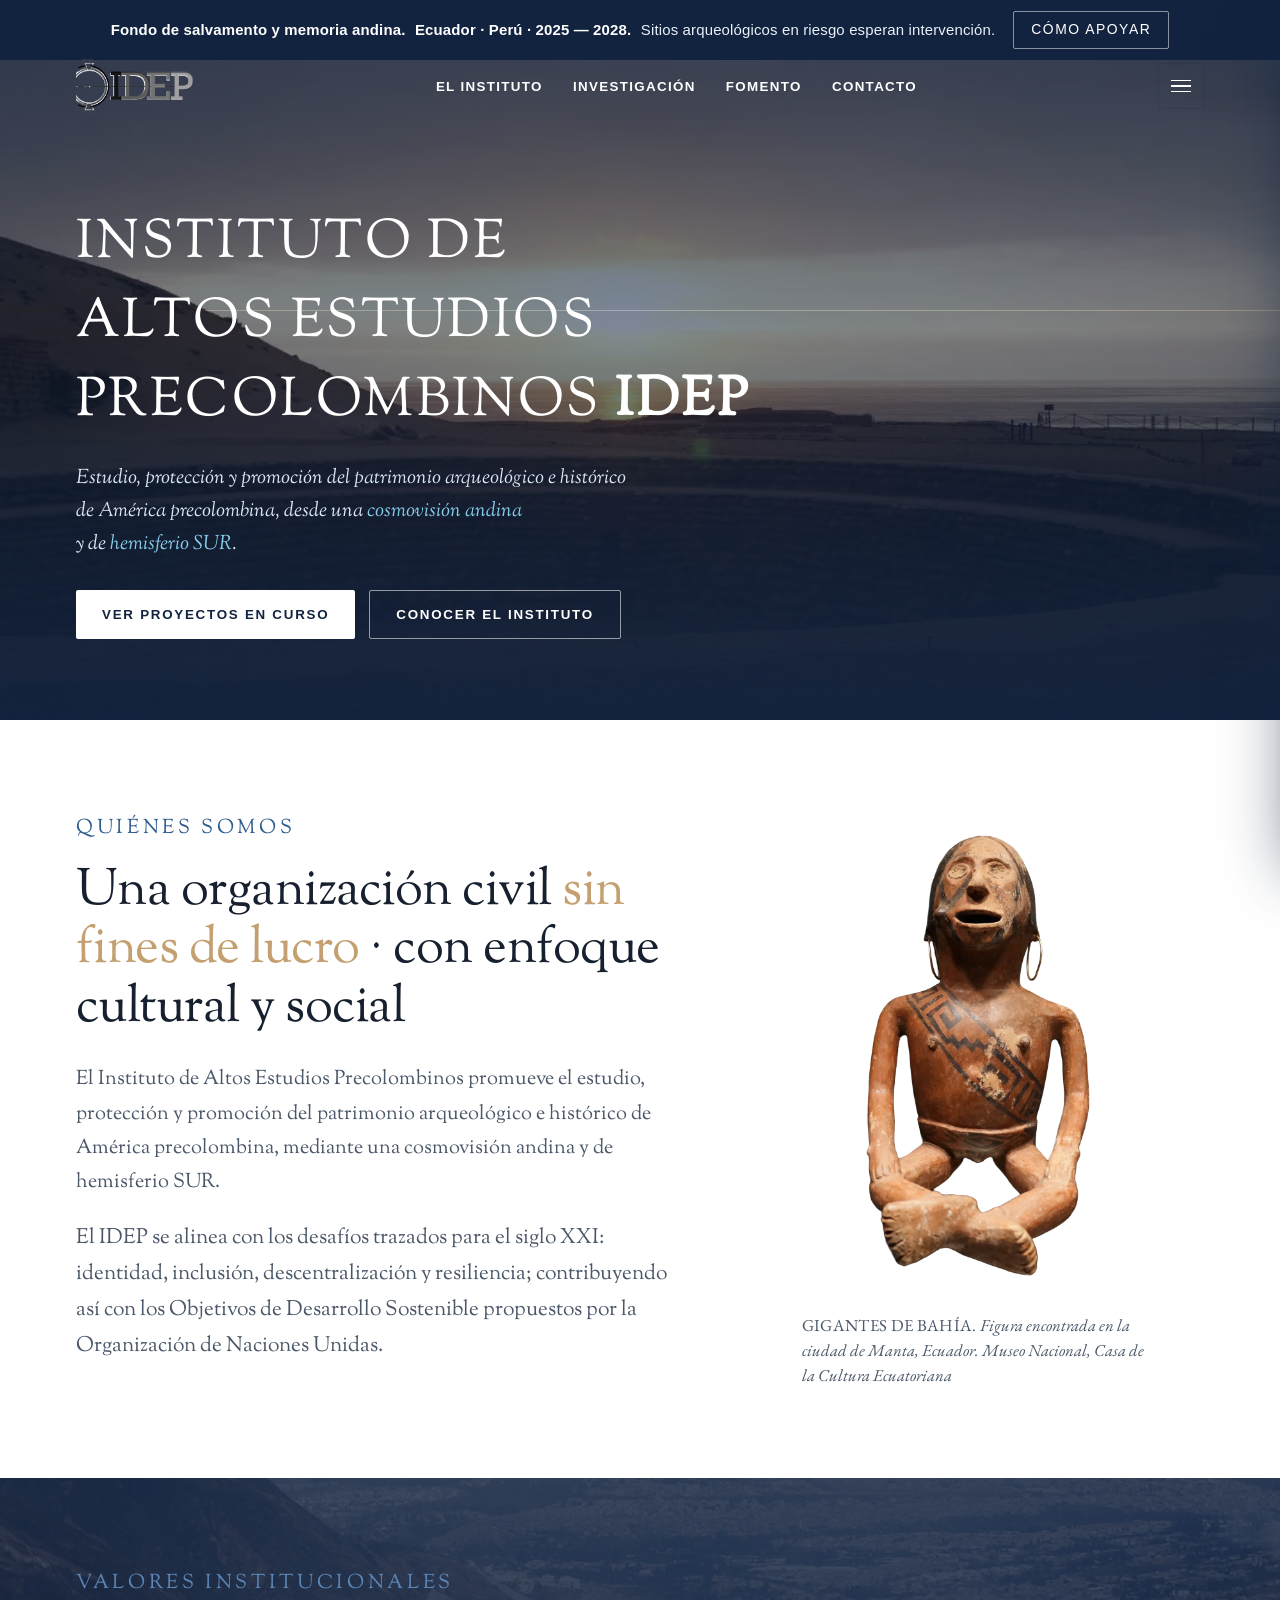
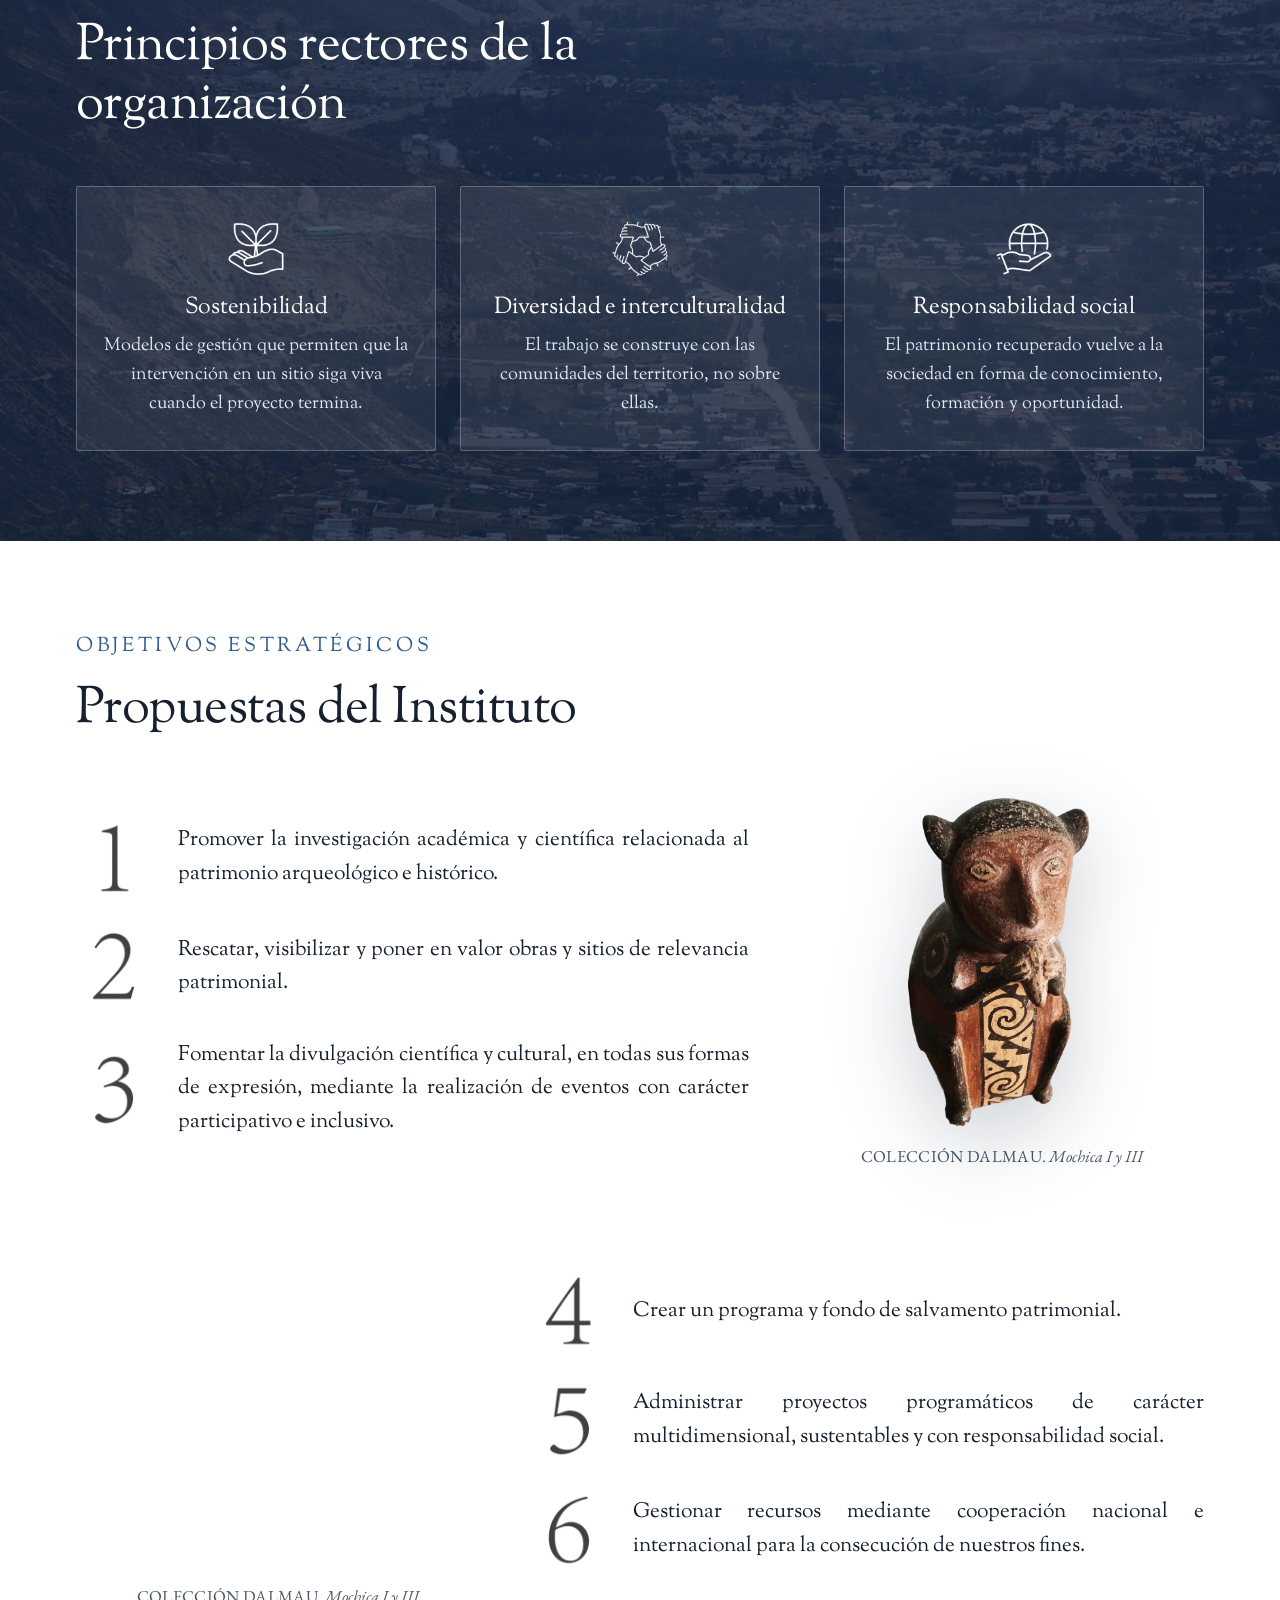
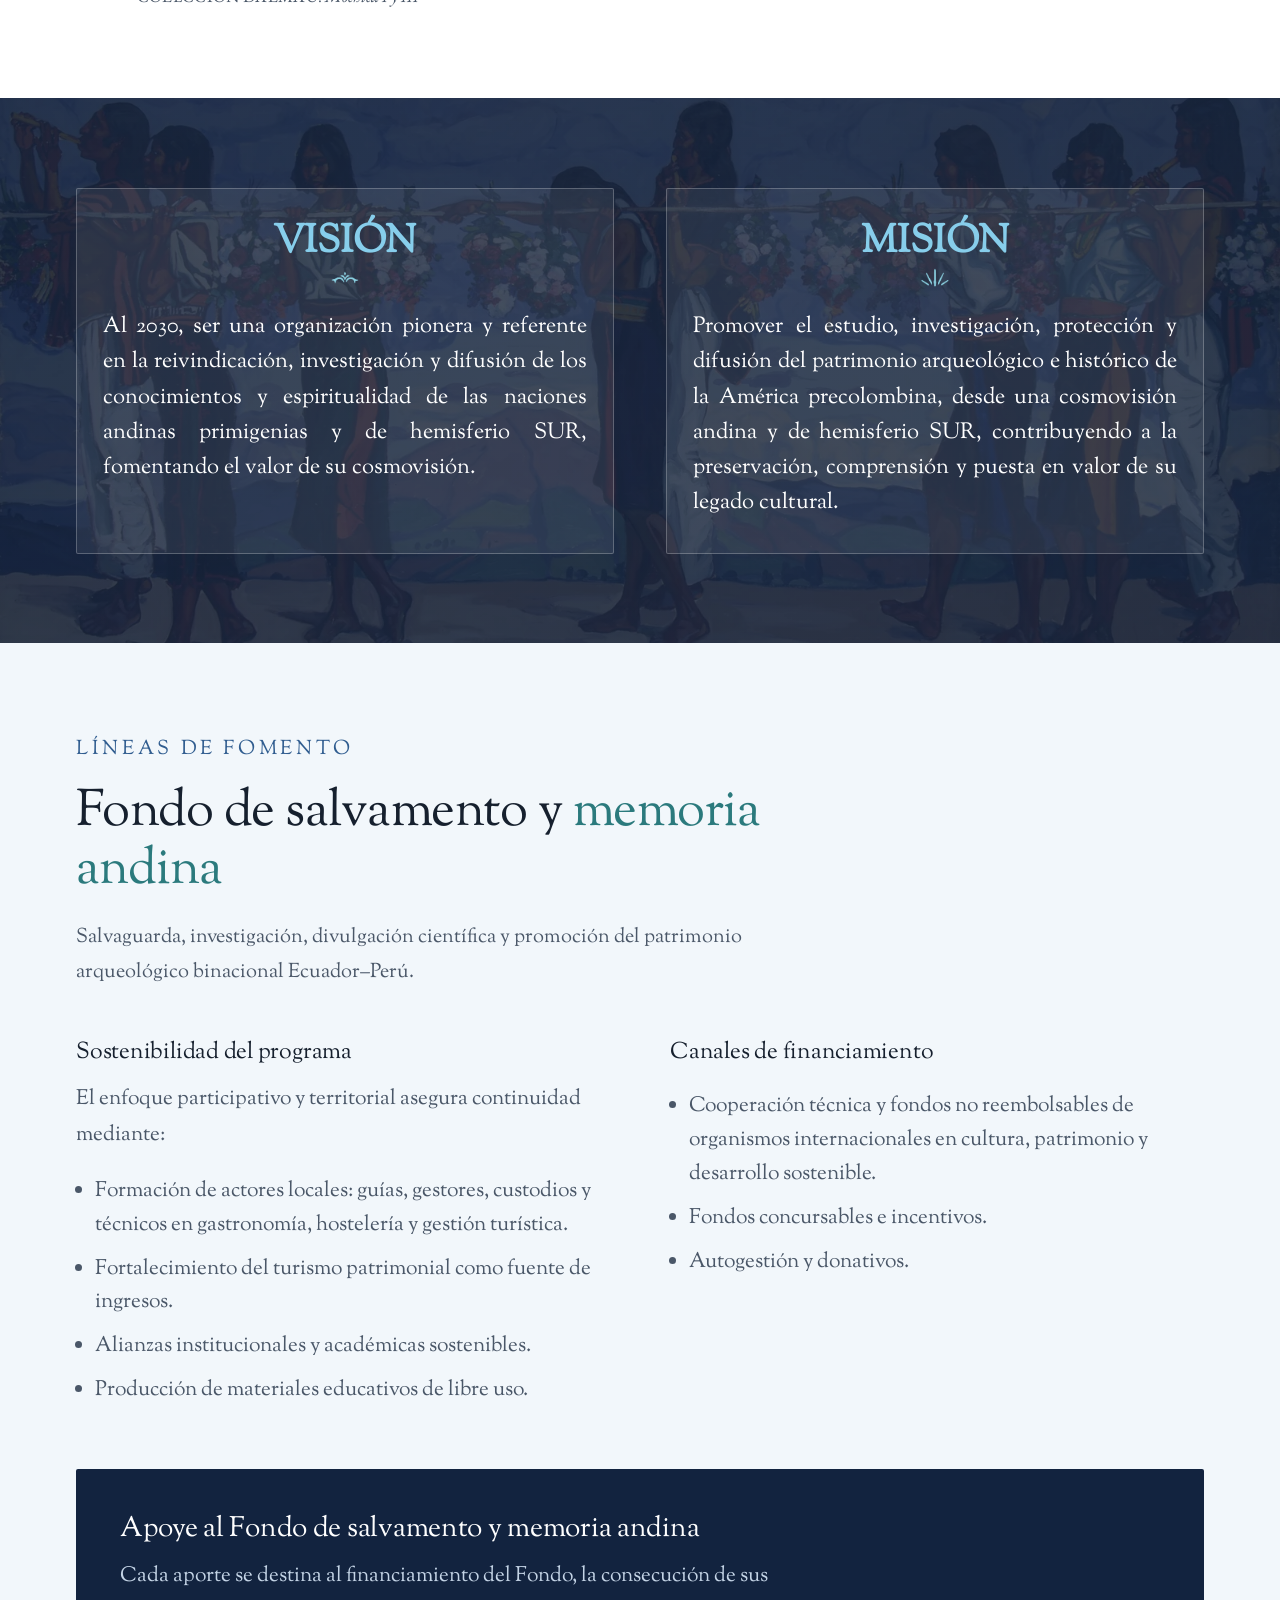
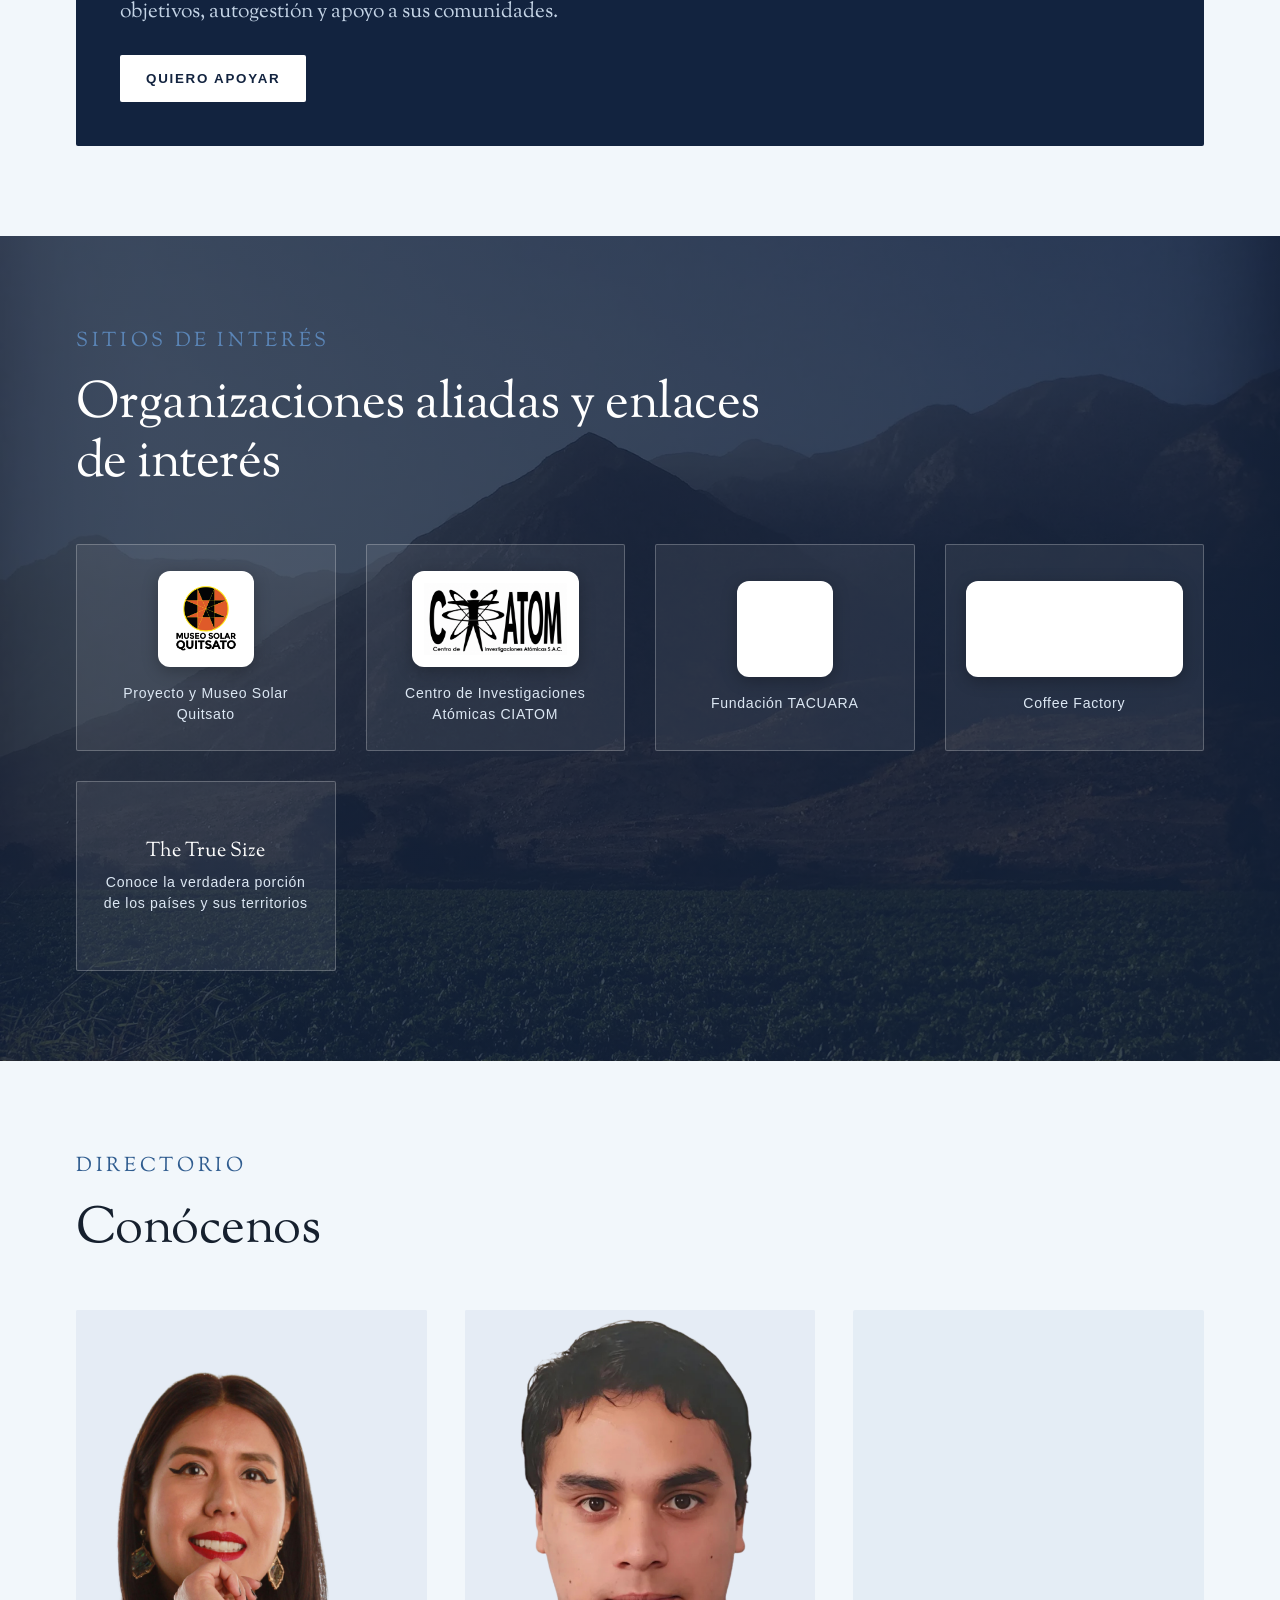
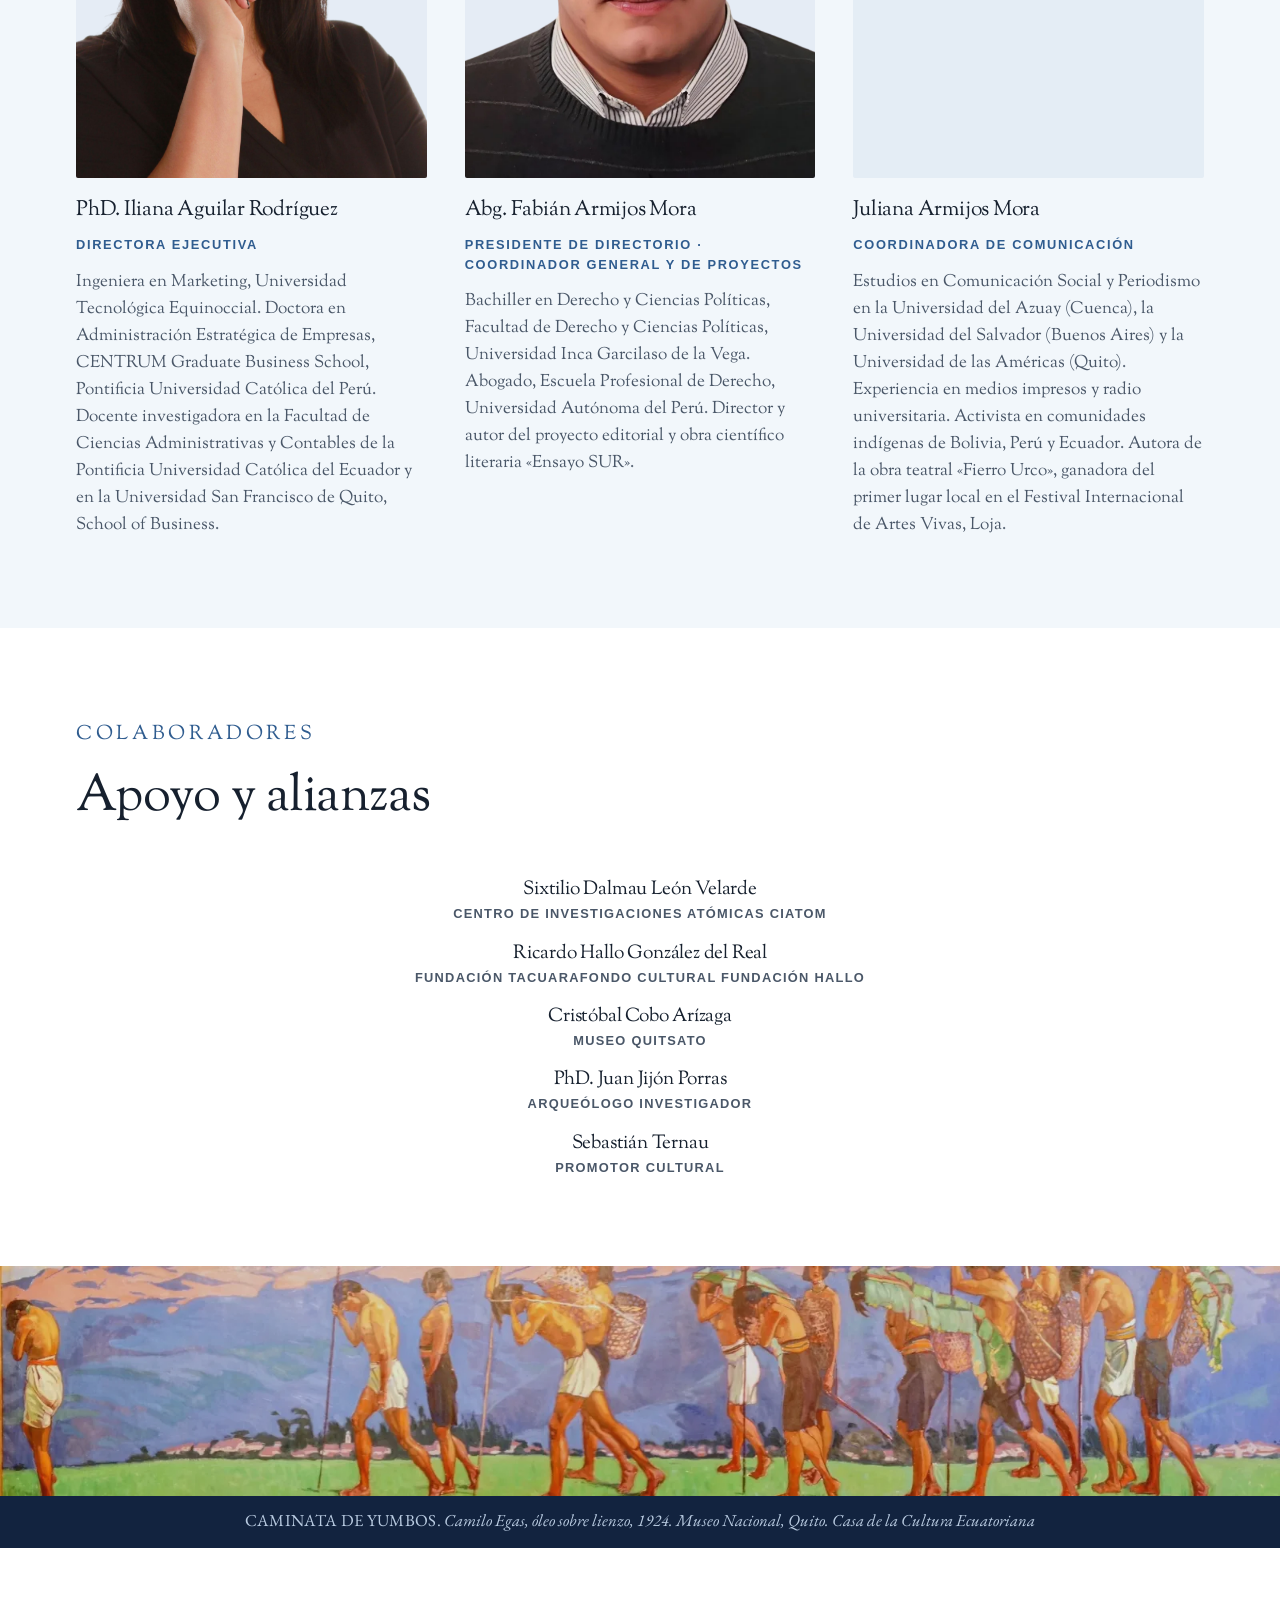
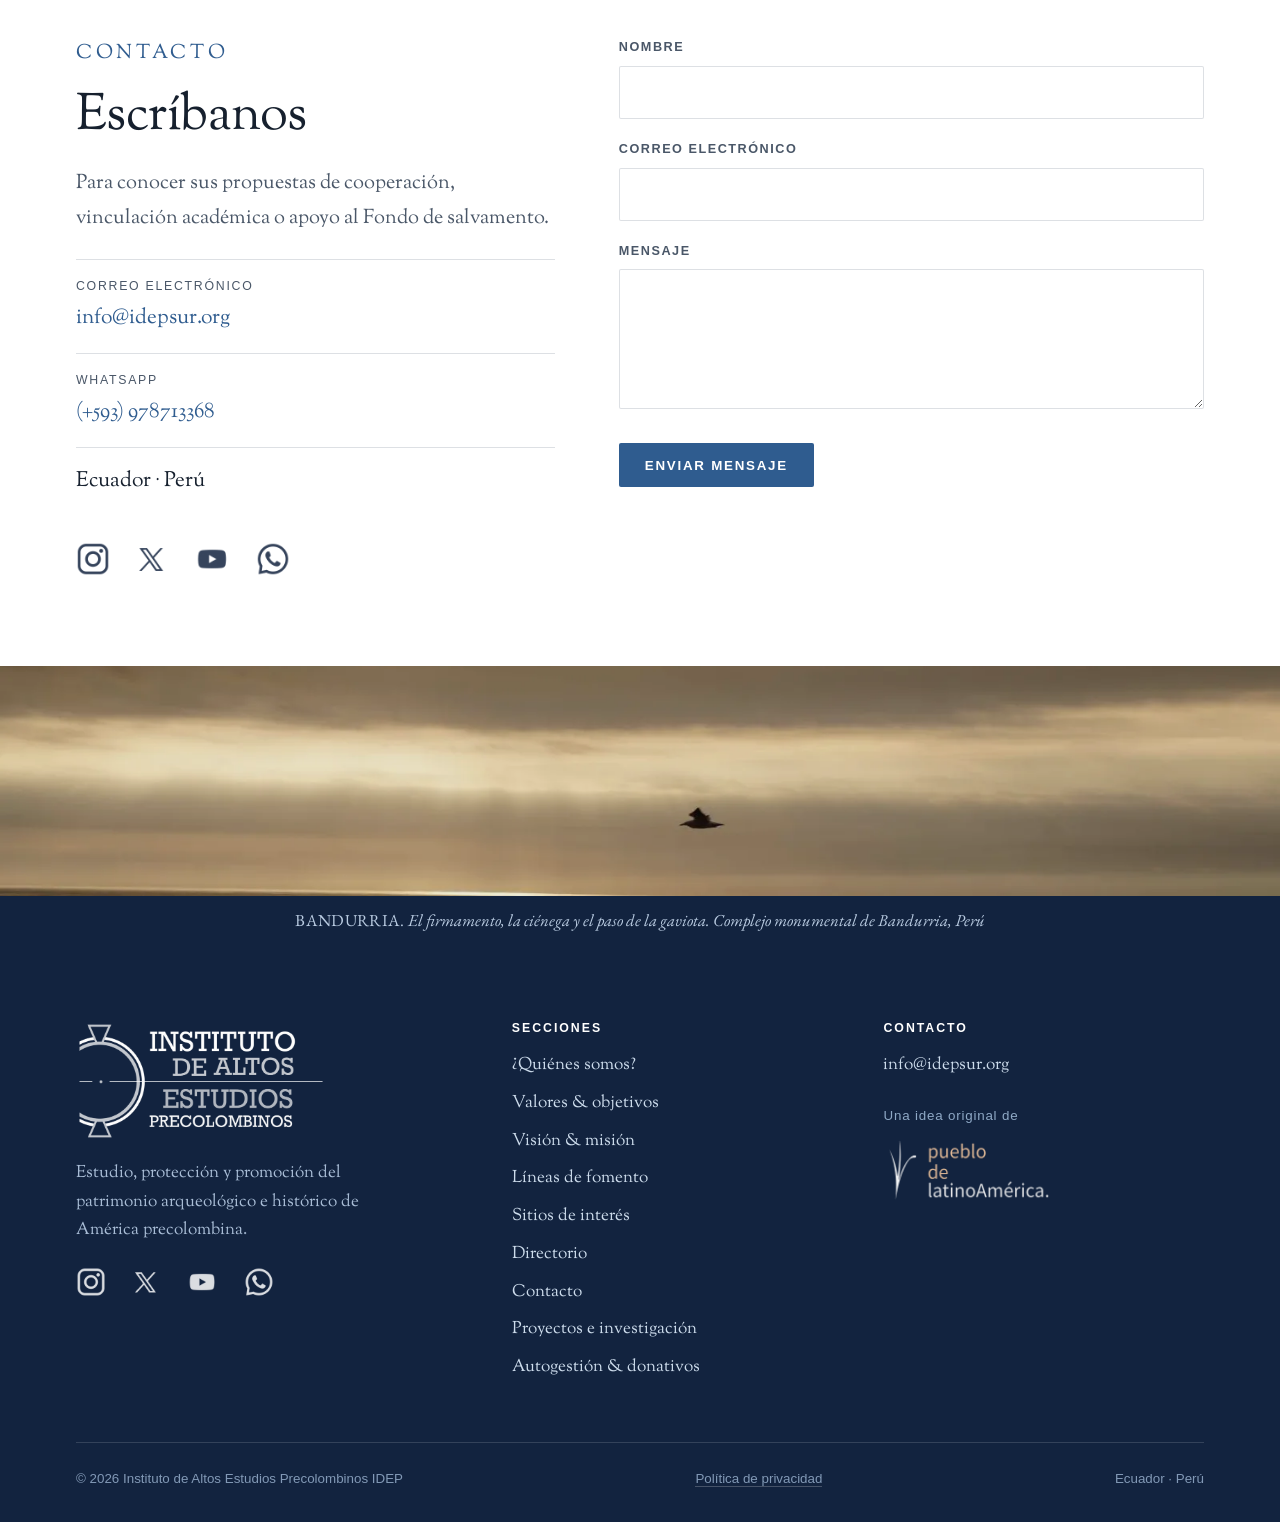
==== commit 589e42df: "Add files via upload" ====
--- a/index.html
+++ b/index.html
@@ -376,7 +376,7 @@
     </div>
     <div class="equipo">
       <article class="persona recorte-transparente rv">
-        <div class="retrato"><img src="assets/img/equipo-iliana.webp" width="750" height="1000" loading="lazy" decoding="async" alt="PhD. Iliana Aguilar Rodríguez"></div>
+        <div class="retrato"><img src="assets/img/equipo-iliana.png" width="750" height="1000" loading="lazy" decoding="async" alt="PhD. Iliana Aguilar Rodríguez"></div>
         <h3>PhD. Iliana Aguilar Rodríguez</h3>
         <p class="cargo">Directora Ejecutiva</p>
         <p class="bio">Ingeniera en Marketing, Universidad Tecnológica Equinoccial. Doctora en Administración Estratégica de Empresas, CENTRUM Graduate Business School, Pontificia Universidad Católica del Perú. Docente investigadora en la Facultad de Ciencias Administrativas y Contables de la Pontificia Universidad Católica del Ecuador y en la Universidad San Francisco de Quito, School of Business.</p>
--- a/assets/estilos.css
+++ b/assets/estilos.css
@@ -479,12 +479,11 @@
    transparente cuya figura termina al 77 % del archivo, así que se amplía
    para que llegue al borde inferior y no quede flotando. */
 .persona .retrato{aspect-ratio:3/4; overflow:hidden; background:var(--celeste);
-  border-radius:2px; position:relative; transition:box-shadow .3s ease}
-.persona:hover .retrato{box-shadow:0 8px 24px rgba(0,0,0,.12)}
+  border-radius:2px; position:relative}
 .persona .retrato img{width:100%; height:100%; object-fit:cover;
   object-position:top center; transform:scale(var(--zoom,1));
   transform-origin:top center; transition:transform .3s ease}
-.persona:hover .retrato img{transform:scale(calc(var(--zoom,1) * 1.03))}
+.persona .retrato:hover img{transform:scale(calc(var(--zoom,1) * 1.03))}
 .persona.recorte-transparente{--zoom:1.30}
 .persona .vacio{position:absolute; inset:0; display:flex; align-items:center;
   justify-content:center; text-align:center; font-family:var(--sans); font-size:.74rem;
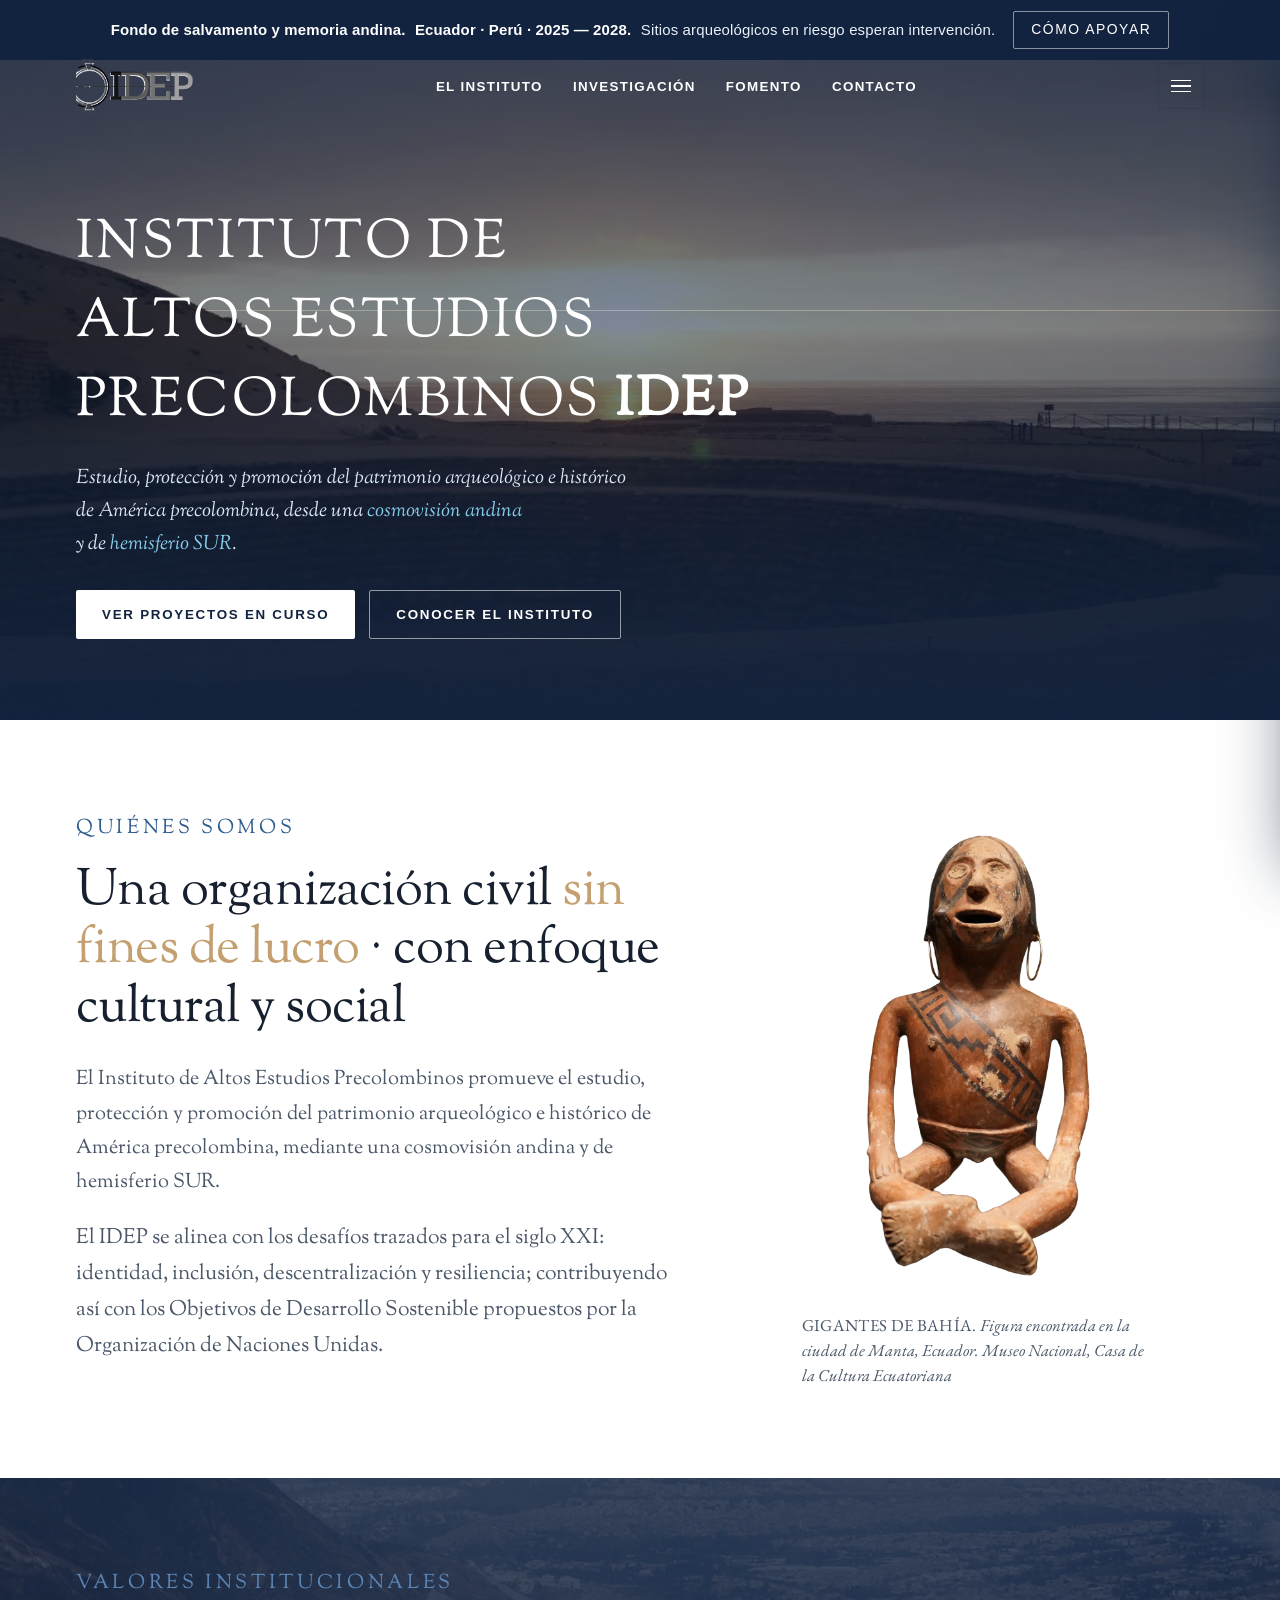
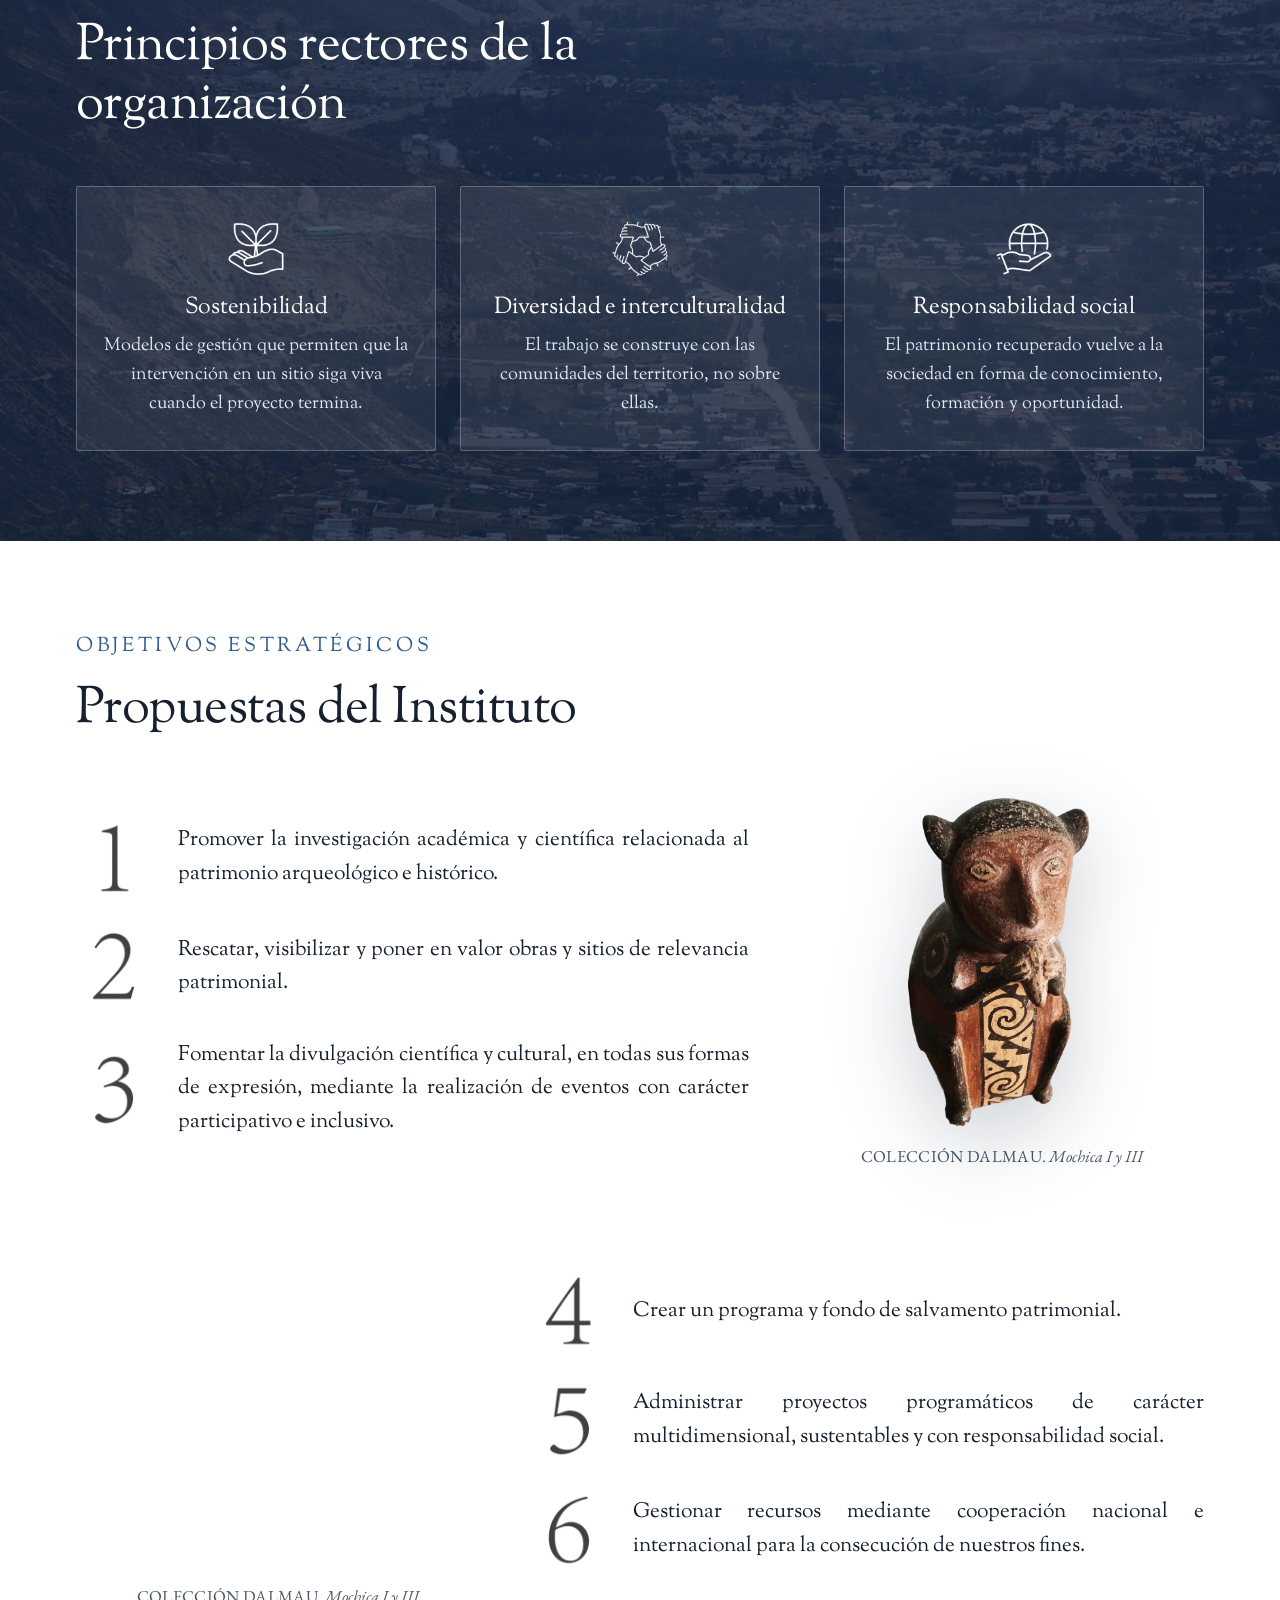
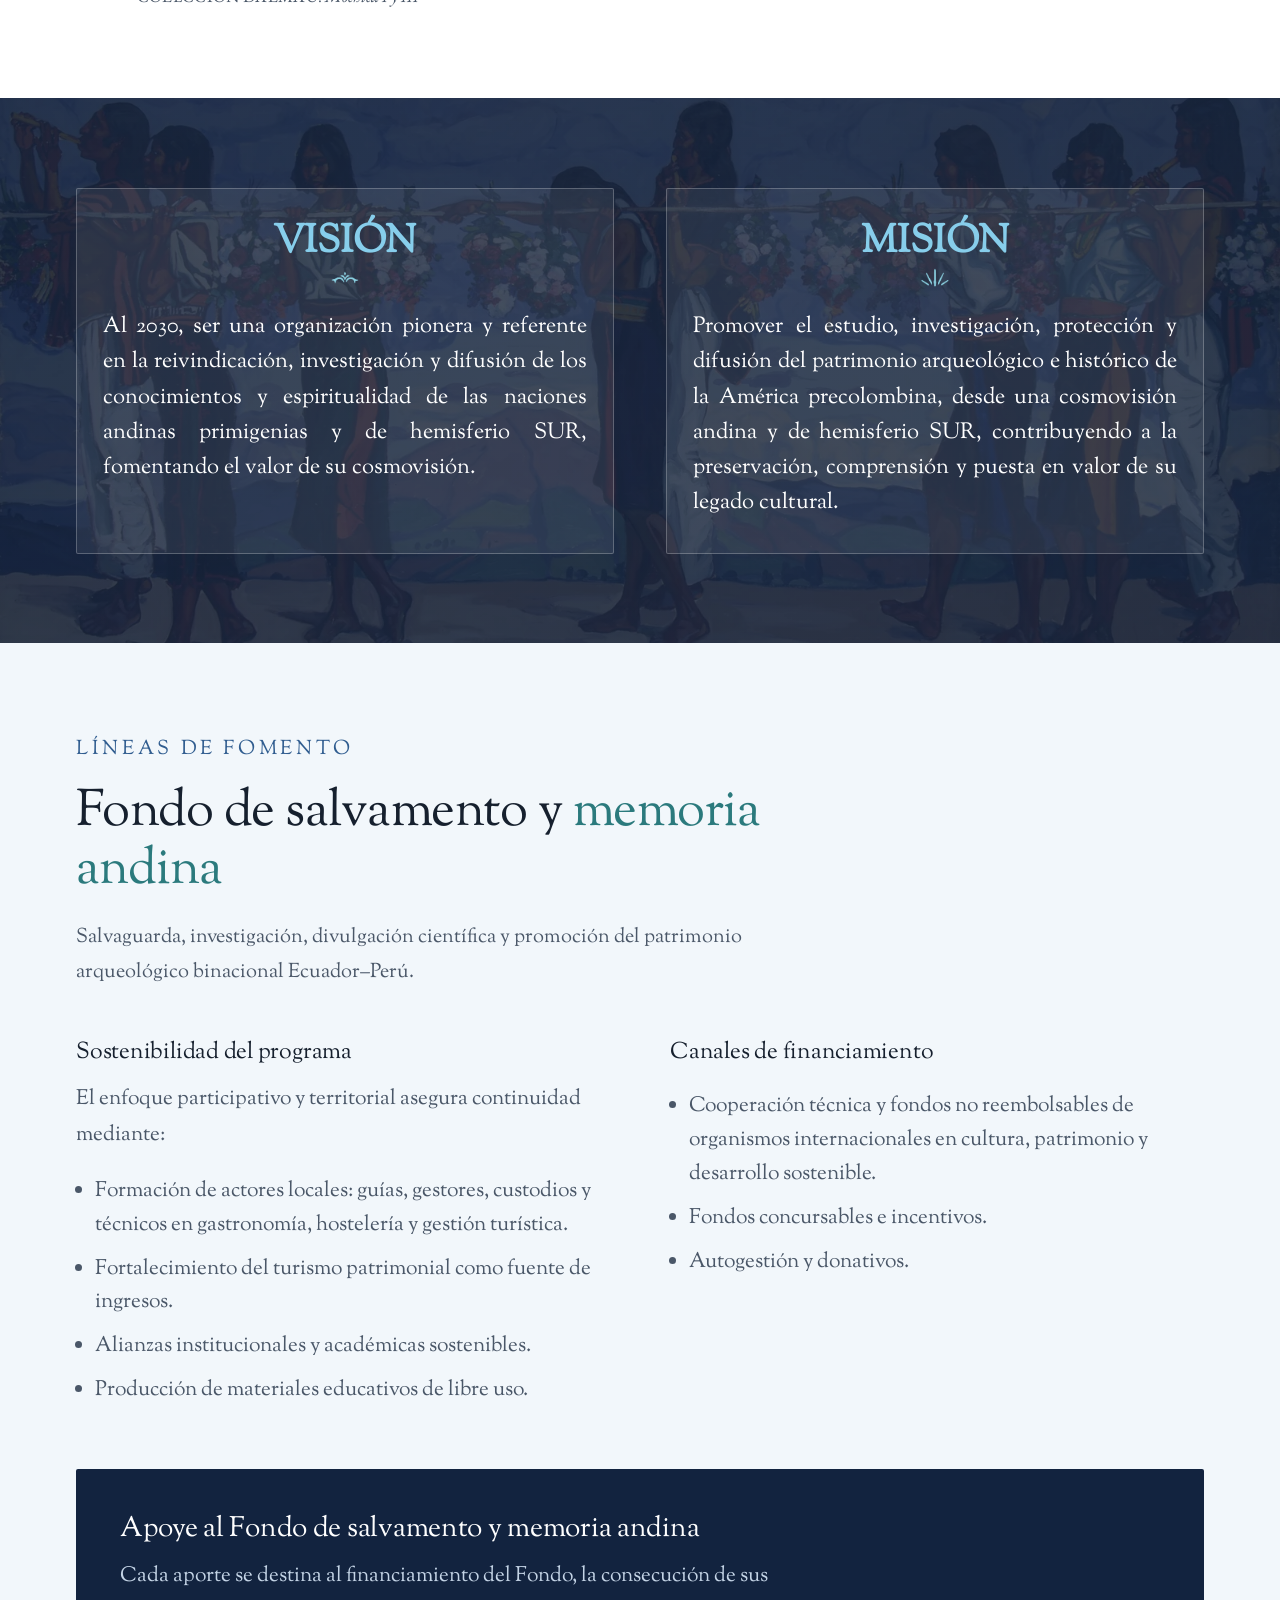
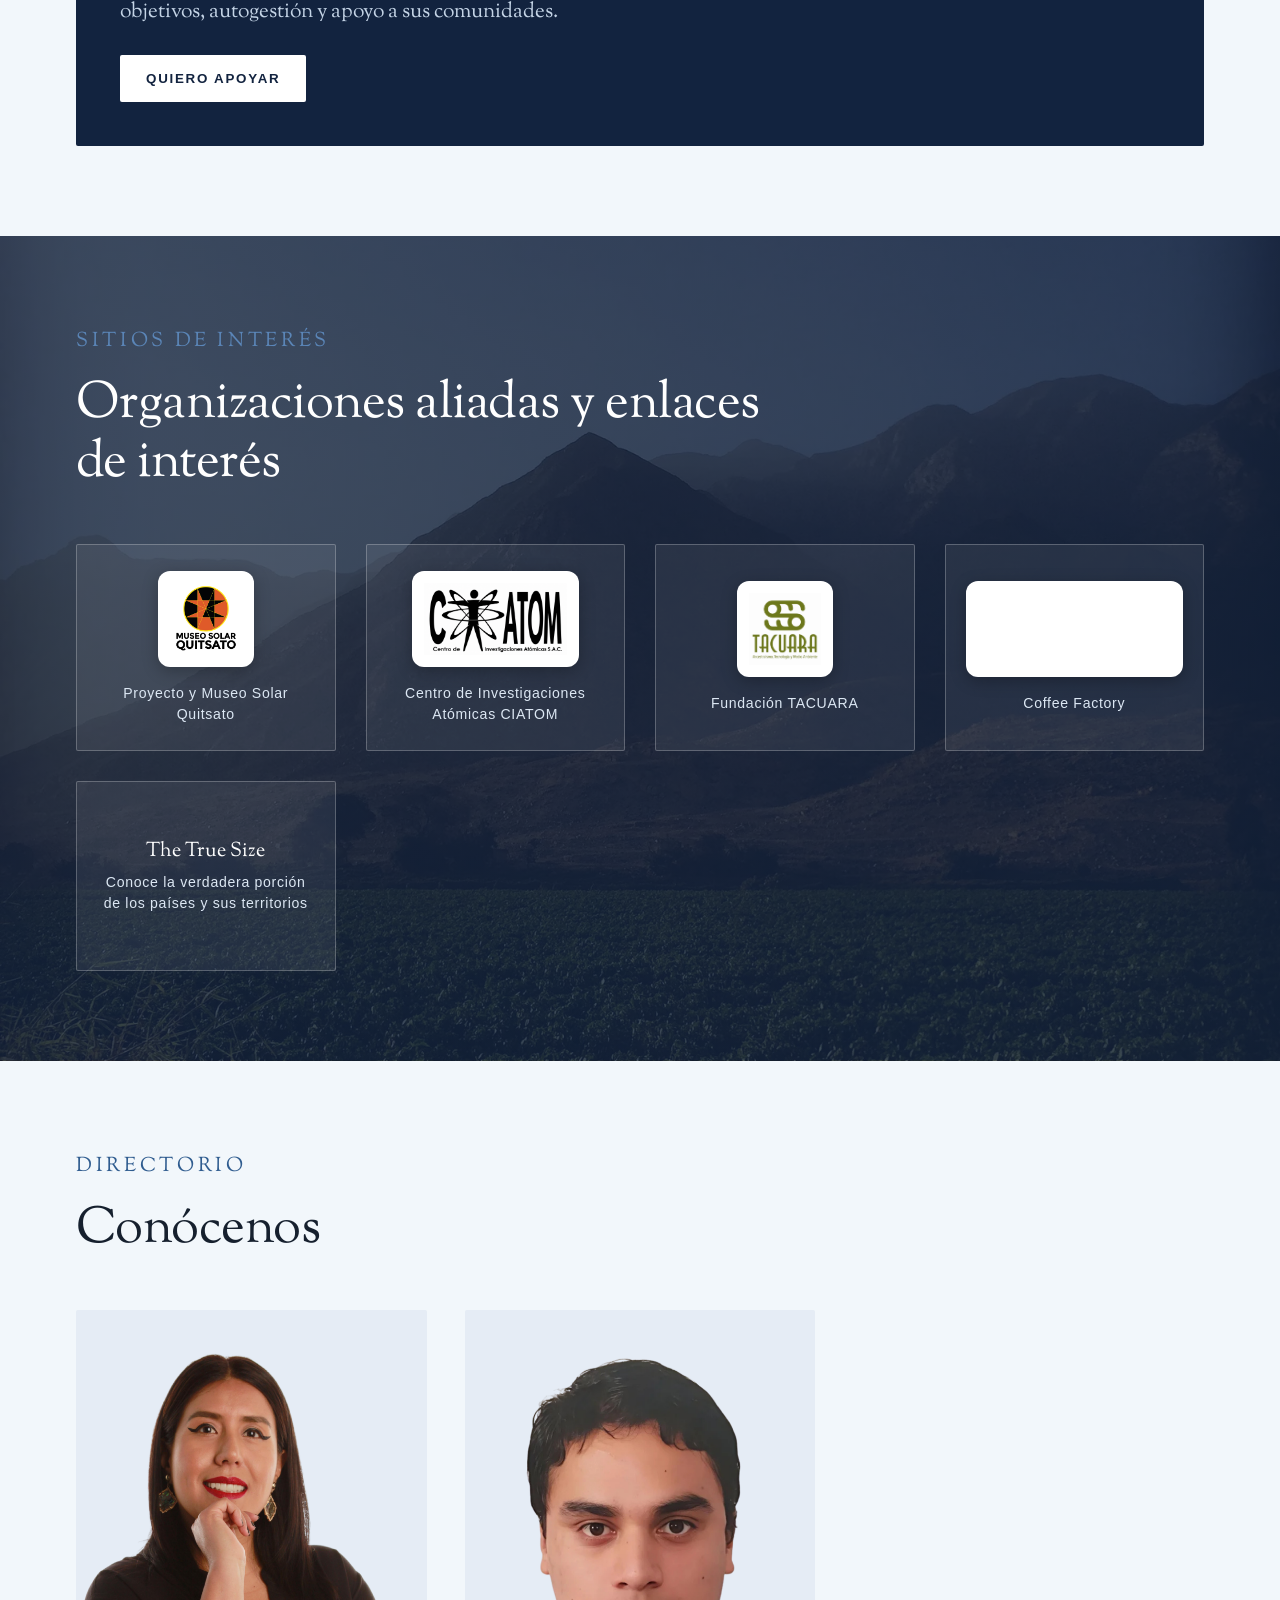
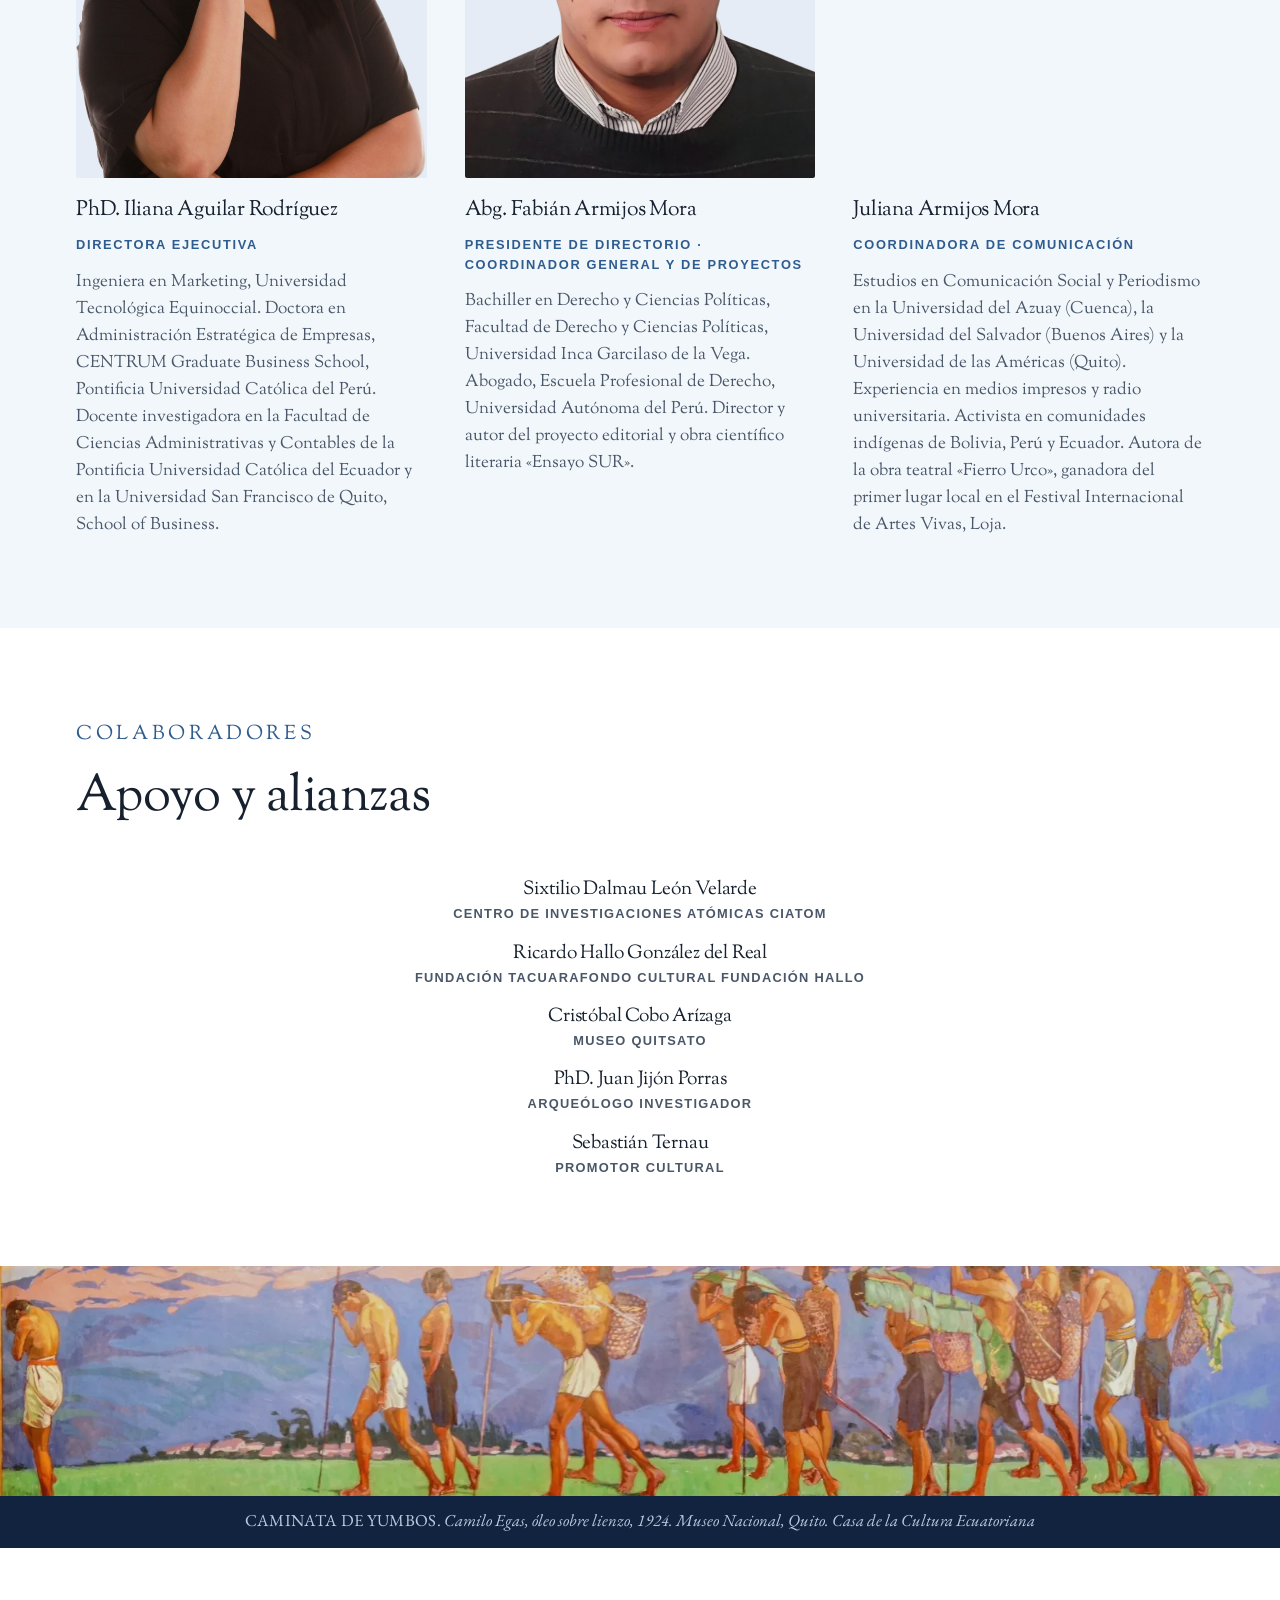
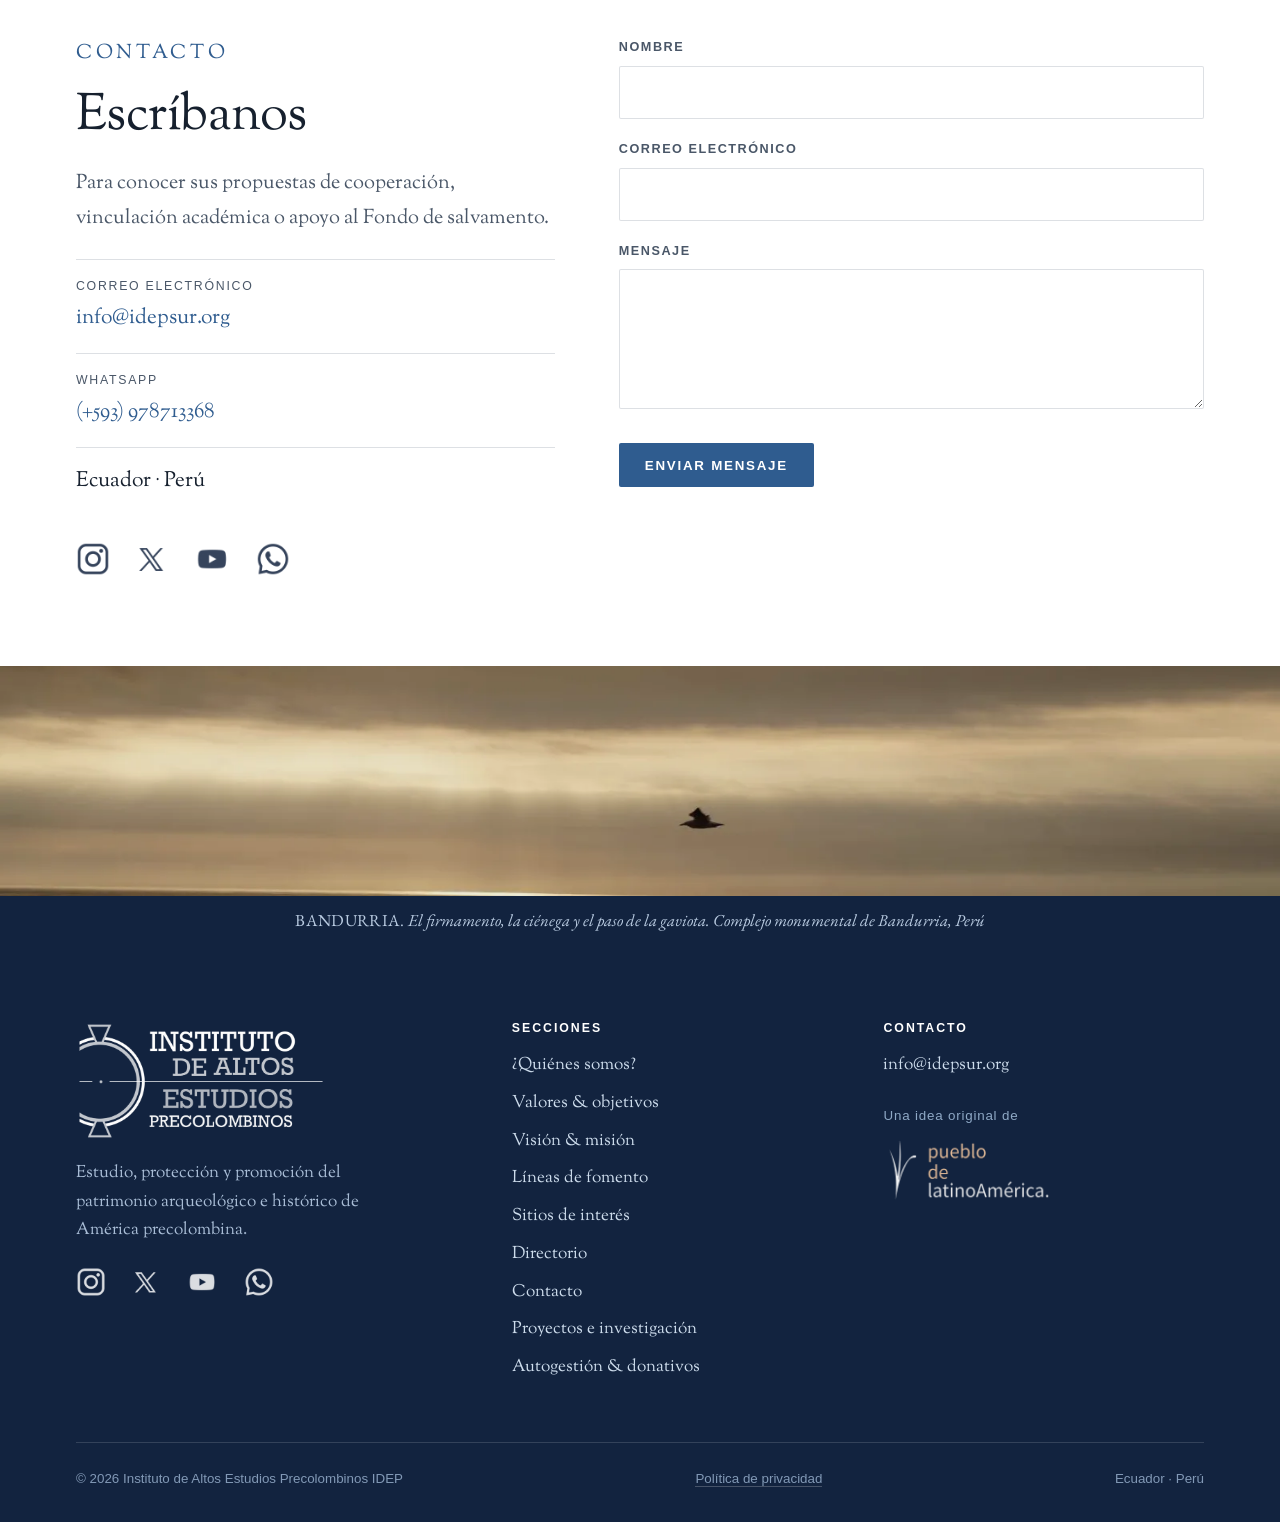
==== commit 314a40d5: "Add files via upload" ====
--- a/index.html
+++ b/index.html
@@ -375,14 +375,14 @@
       <h2>Conócenos</h2>
     </div>
     <div class="equipo">
-      <article class="persona recorte-transparente rv">
-        <div class="retrato"><img src="assets/img/equipo-iliana.png" width="750" height="1000" loading="lazy" decoding="async" alt="PhD. Iliana Aguilar Rodríguez"></div>
+      <article class="persona rv">
+        <div class="retrato"><img src="assets/img/equipo-iliana.png" width="672" height="894" loading="lazy" decoding="async" alt="PhD. Iliana Aguilar Rodríguez"></div>
         <h3>PhD. Iliana Aguilar Rodríguez</h3>
         <p class="cargo">Directora Ejecutiva</p>
         <p class="bio">Ingeniera en Marketing, Universidad Tecnológica Equinoccial. Doctora en Administración Estratégica de Empresas, CENTRUM Graduate Business School, Pontificia Universidad Católica del Perú. Docente investigadora en la Facultad de Ciencias Administrativas y Contables de la Pontificia Universidad Católica del Ecuador y en la Universidad San Francisco de Quito, School of Business.</p>
       </article>
-      <article class="persona recorte-transparente rv" style="--zoom:1.10">
-        <div class="retrato"><img src="assets/img/fabian-armijos-mora.png" width="600" height="600" loading="lazy" decoding="async" alt="Abg. Fabián Armijos Mora"></div>
+      <article class="persona rv">
+        <div class="retrato"><img src="assets/img/fabian-armijos-mora.png" width="672" height="894" loading="lazy" decoding="async" alt="Abg. Fabián Armijos Mora"></div>
         <h3>Abg. Fabián Armijos Mora</h3>
         <p class="cargo">Presidente de Directorio · Coordinador General y de Proyectos</p>
         <p class="bio">Bachiller en Derecho y Ciencias Políticas, Facultad de Derecho y Ciencias Políticas, Universidad Inca Garcilaso de la Vega. Abogado, Escuela Profesional de Derecho, Universidad Autónoma del Perú. Director y autor del proyecto editorial y obra científico literaria «Ensayo SUR».</p>
--- a/assets/estilos.css
+++ b/assets/estilos.css
@@ -478,7 +478,7 @@
    --zoom ajusta cada foto por separado: la de Iliana es un recorte con fondo
    transparente cuya figura termina al 77 % del archivo, así que se amplía
    para que llegue al borde inferior y no quede flotando. */
-.persona .retrato{aspect-ratio:3/4; overflow:hidden; background:var(--celeste);
+.persona .retrato{aspect-ratio:3/4; overflow:hidden;
   border-radius:2px; position:relative}
 .persona .retrato img{width:100%; height:100%; object-fit:cover;
   object-position:top center; transform:scale(var(--zoom,1));
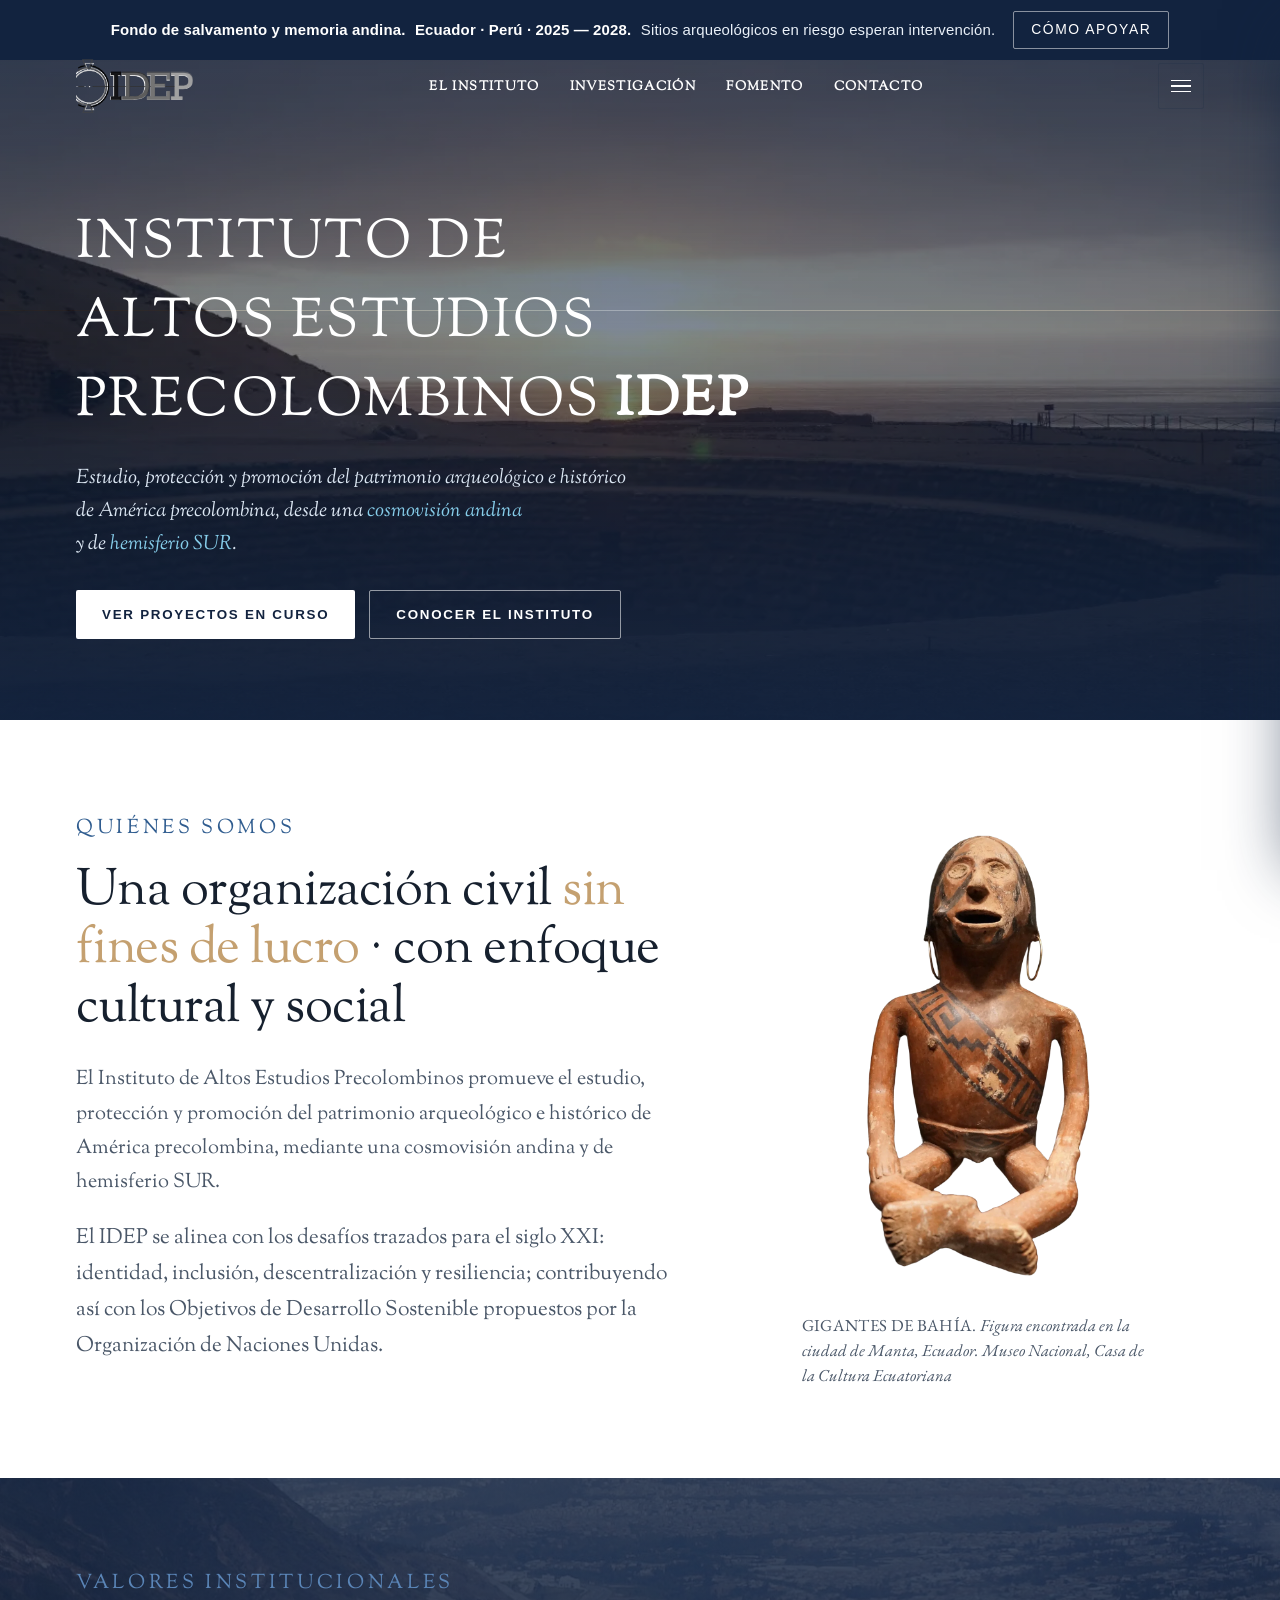
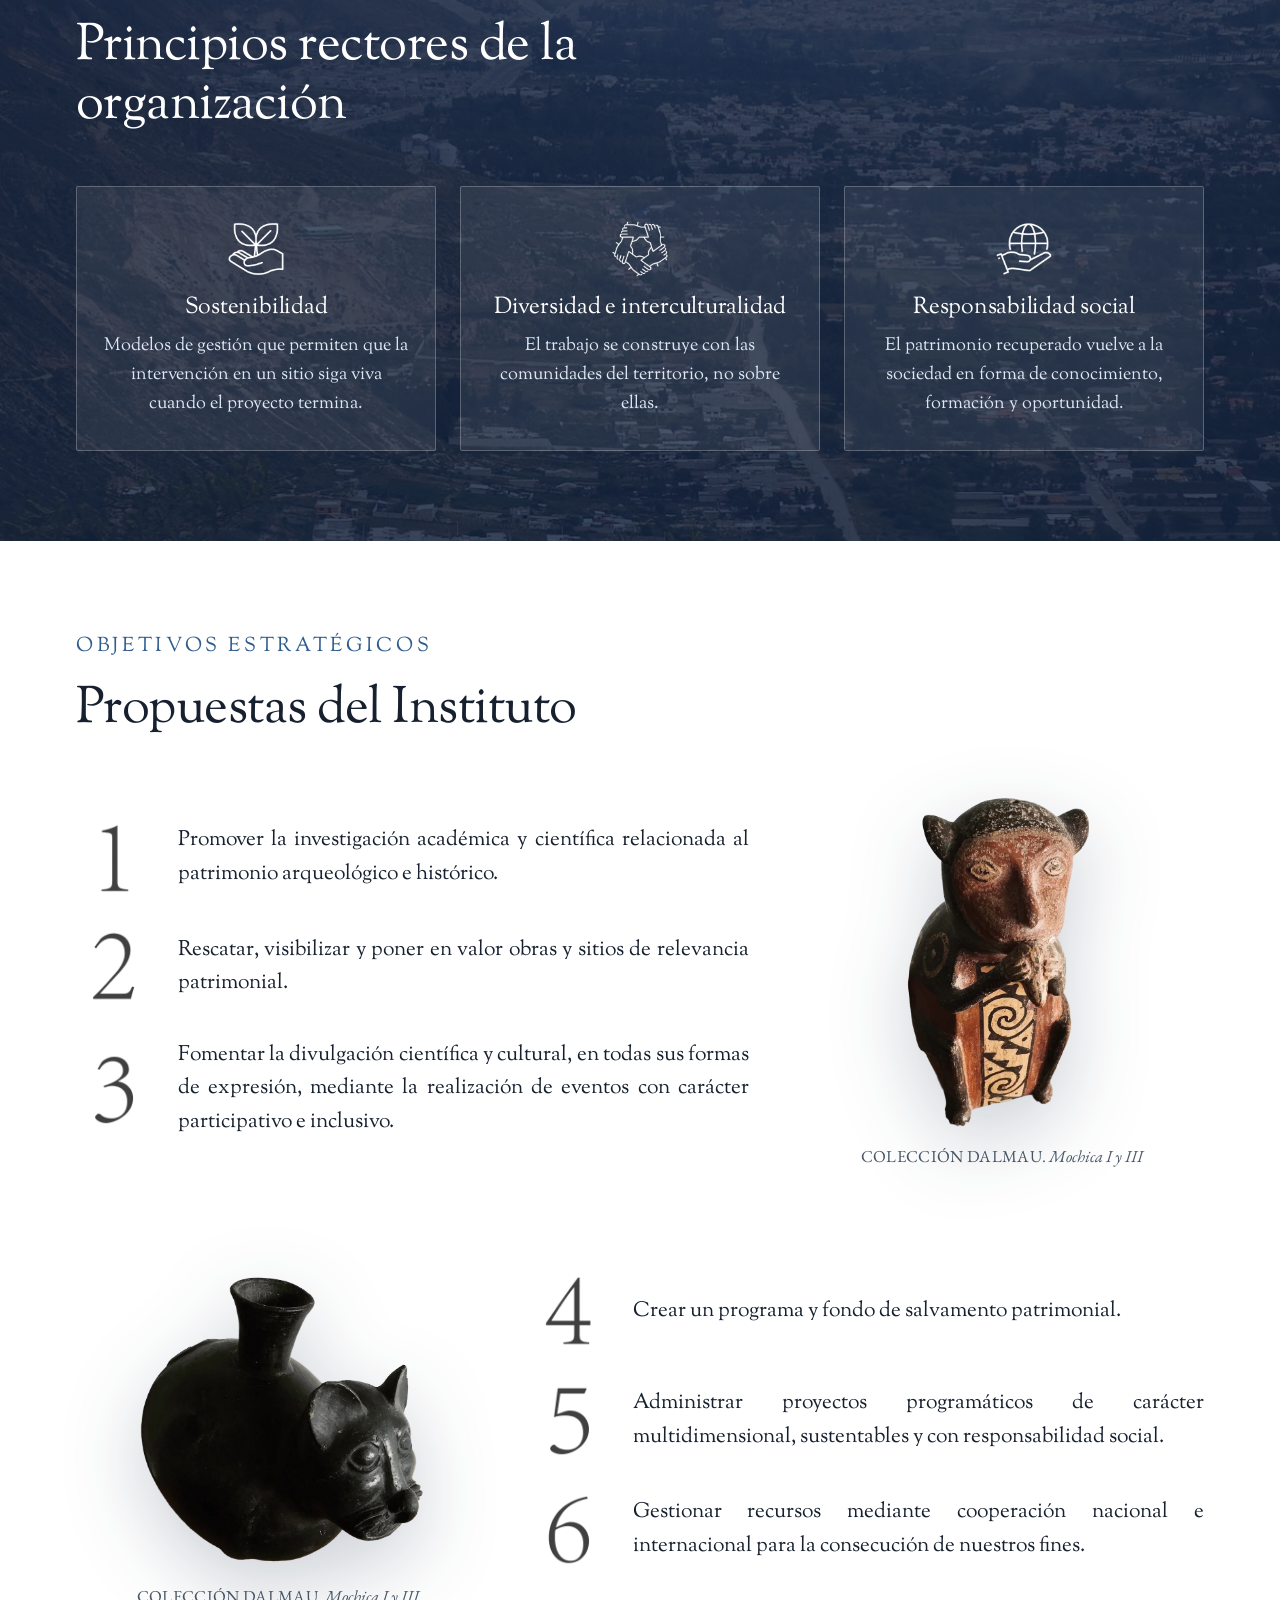
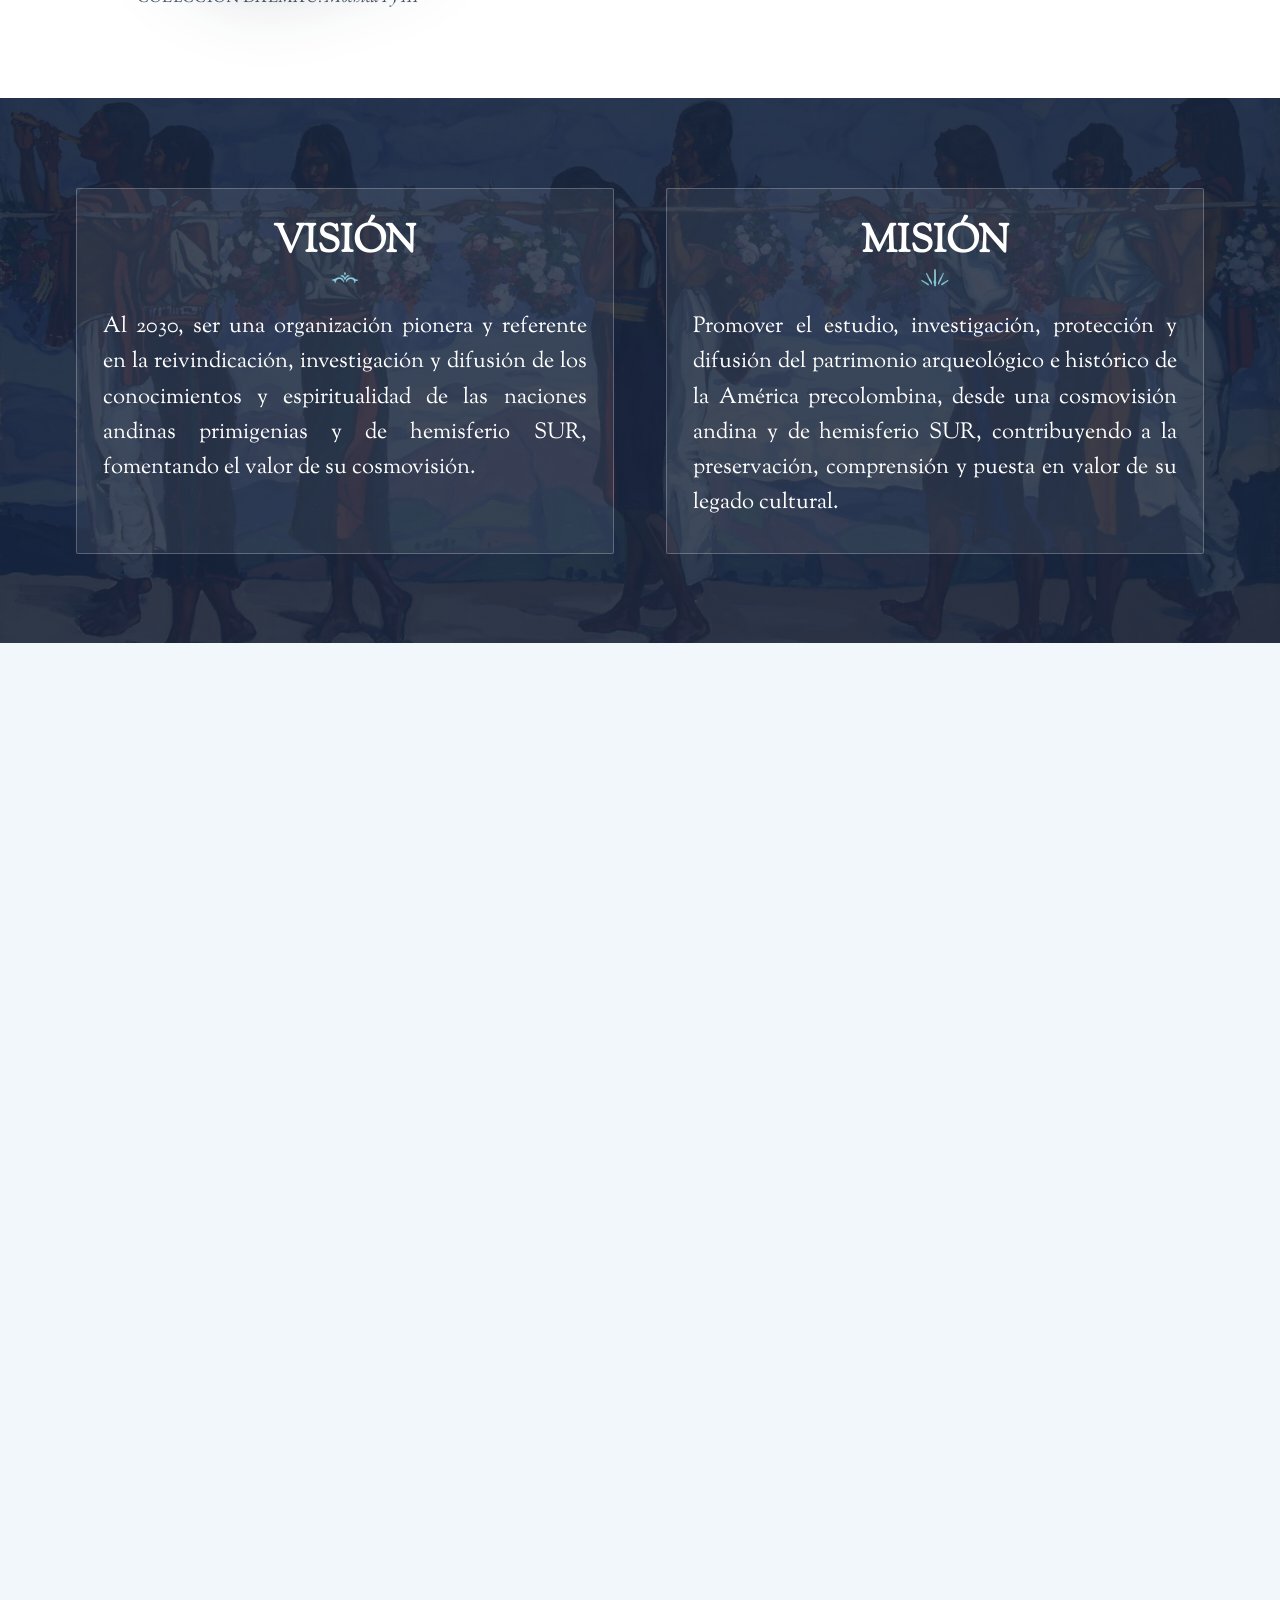
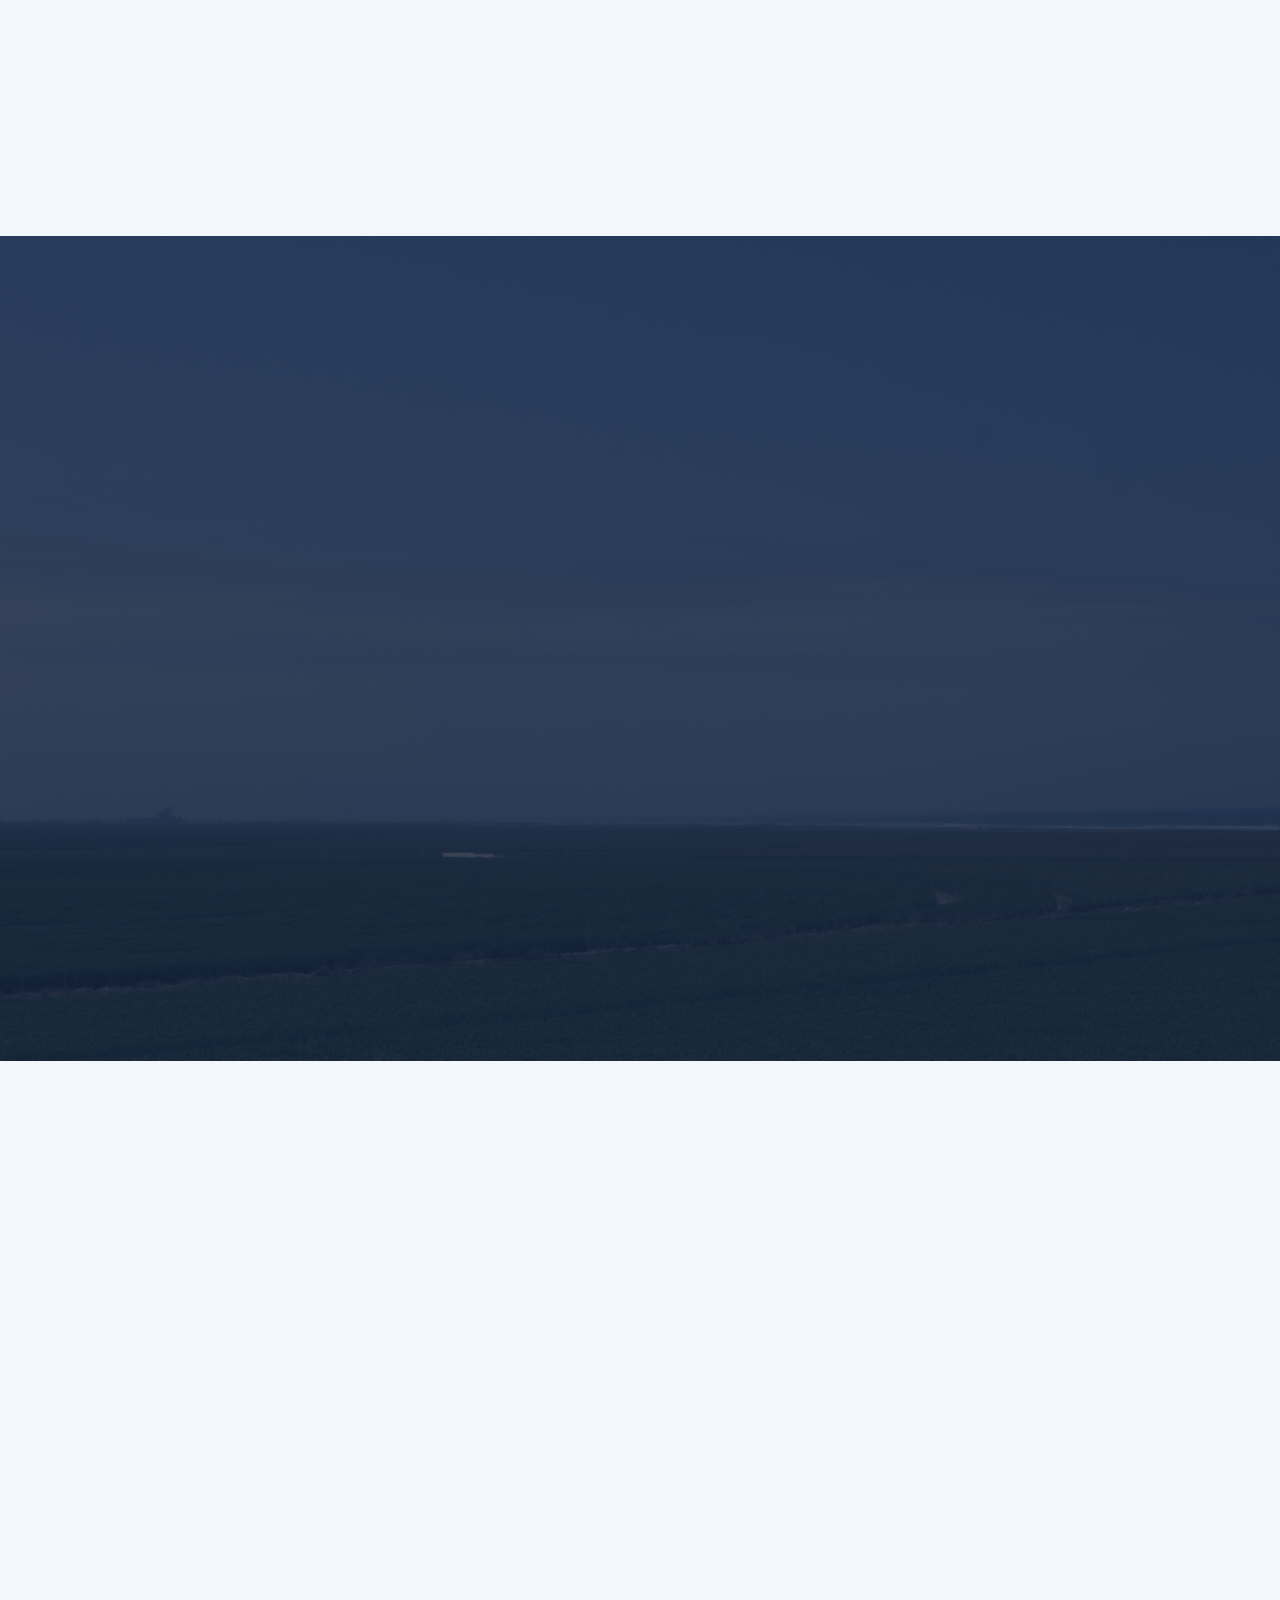
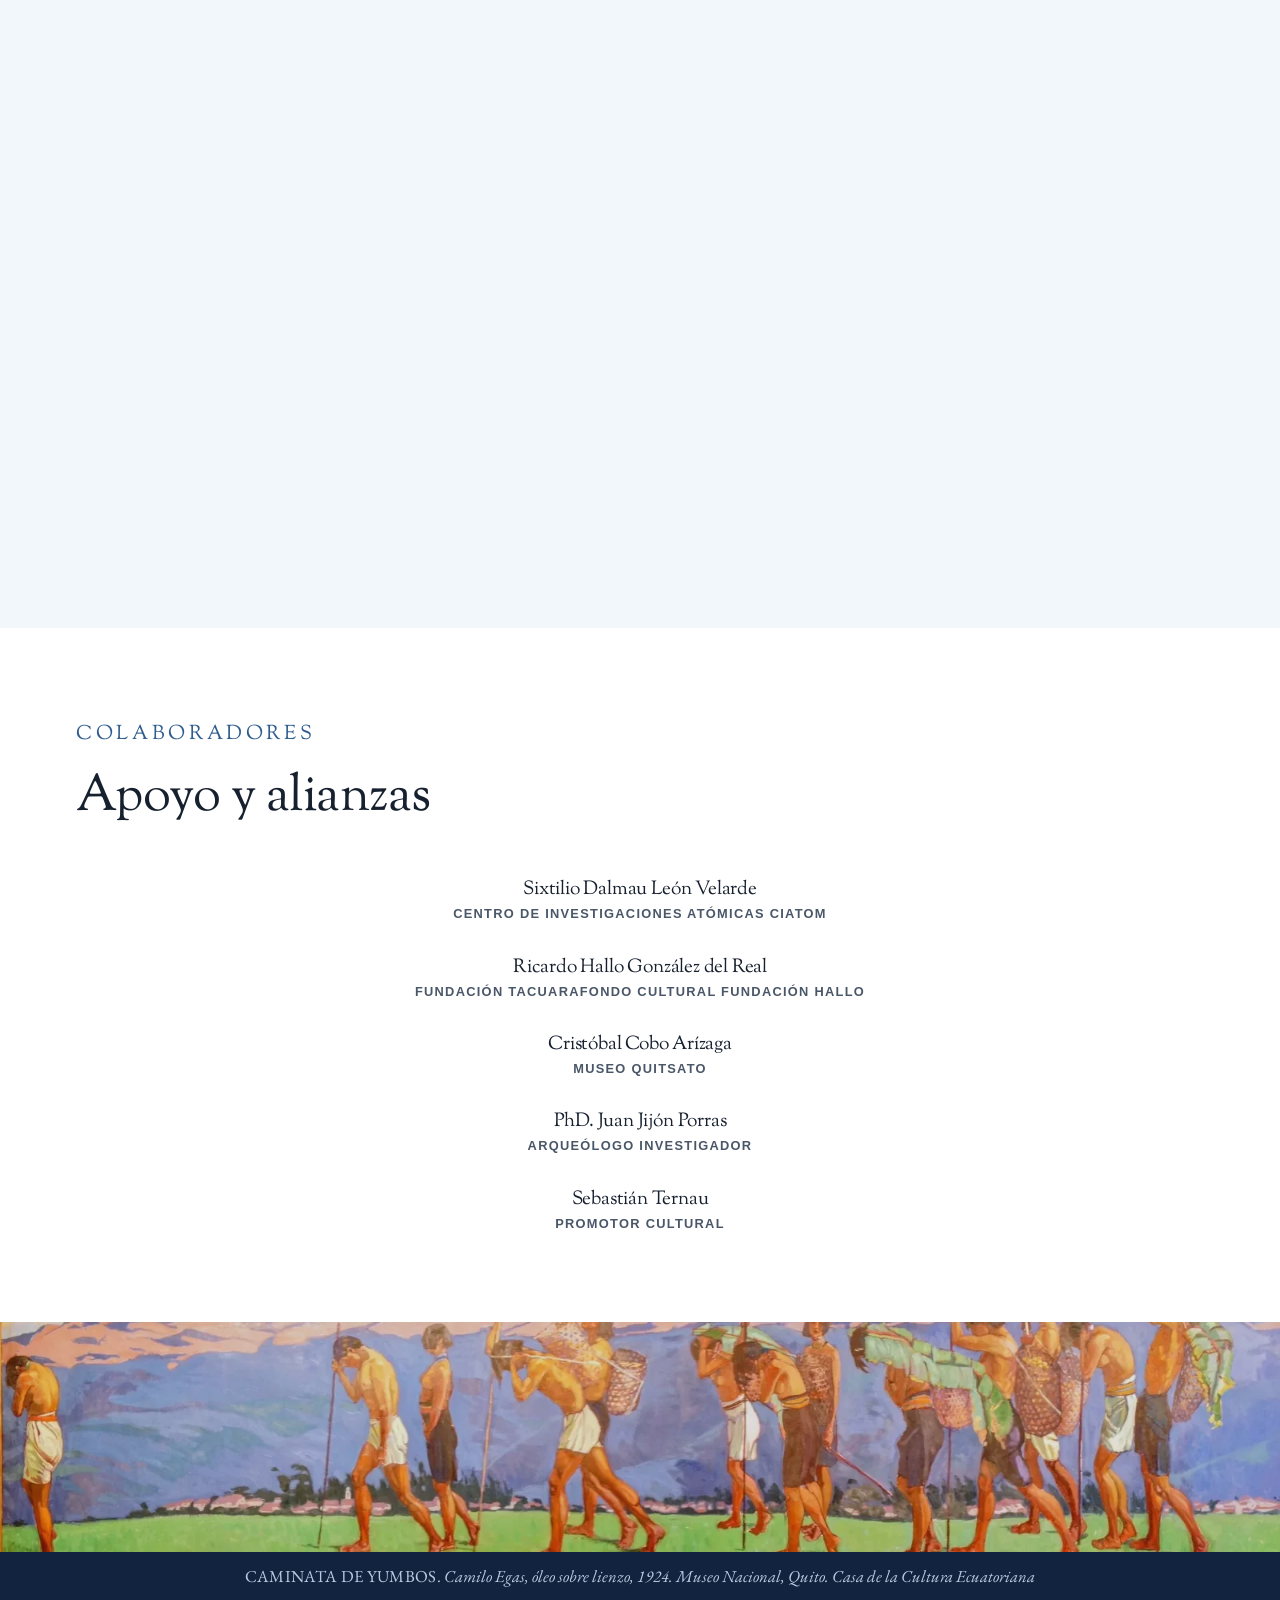
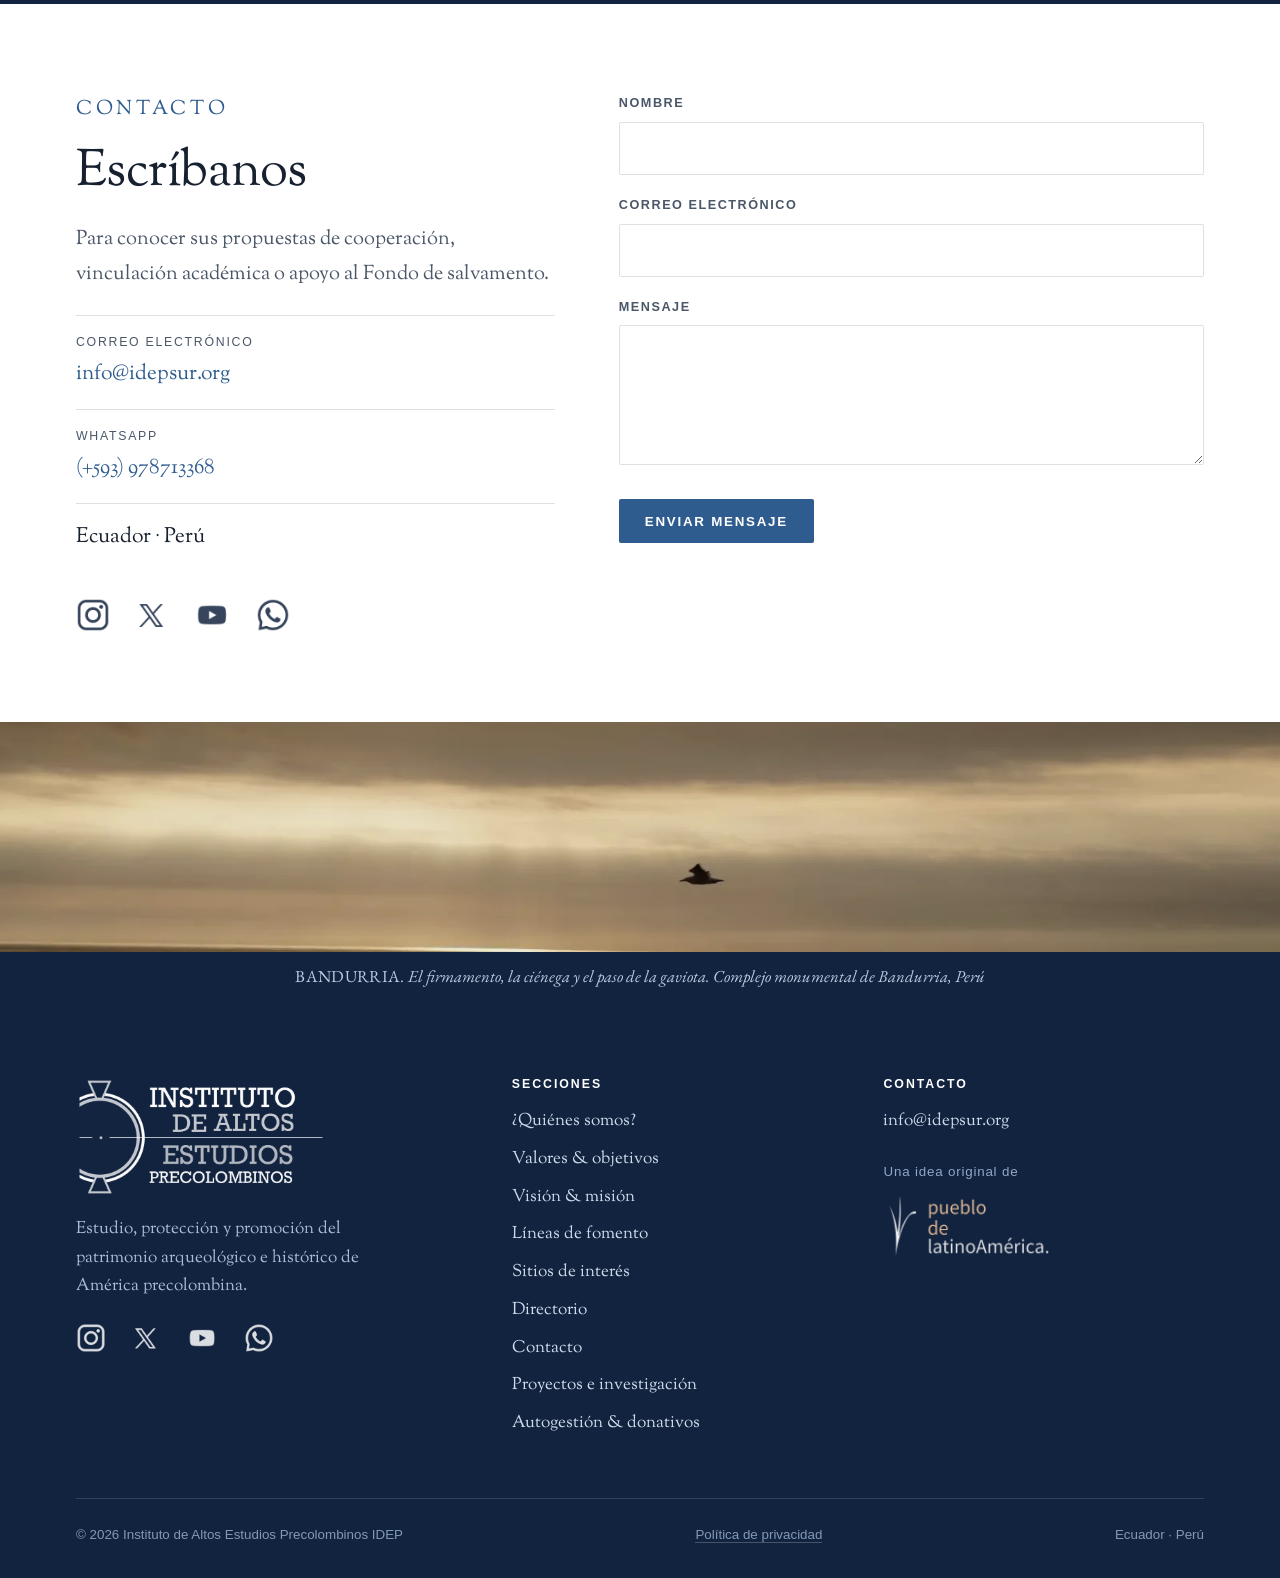
==== commit 7e679aee: "Add files via upload" ====
--- a/index.html
+++ b/index.html
@@ -517,7 +517,9 @@
           <li><a href="mailto:info@idepsur.org">info@idepsur.org</a></li>
         </ul>
         <p class="idea">Una idea original de</p>
-        <img class="logo-2" src="assets/img/pueblo-de-latinoamerica.webp" width="700" height="279" loading="lazy" decoding="async" alt="pueblo de latinoAmérica">
+        <a href="https://x.com/IdepSur" target="_blank" rel="noopener" aria-label="pueblo de latinoAmérica en X">
+          <img class="logo-2" src="assets/img/pueblo-de-latinoamerica.webp" width="700" height="279" loading="lazy" decoding="async" alt="pueblo de latinoAmérica">
+        </a>
       </div>
     </div>
     <div class="legal">
--- a/assets/estilos.css
+++ b/assets/estilos.css
@@ -195,7 +195,7 @@
    para que no sume más aire encima del que ya da el line-height del h1. */
 .portada h1 strong{
   display:inline-block; white-space:nowrap;
-  font-weight:700; color:inherit; font-size:1em; line-height:1;
+  font-weight:700; color:#fff; font-size:1em; line-height:1;
 }
 .portada .sub{max-width:56ch; margin-top:20px; font-size:clamp(1.02rem,1.6vw,1.28rem);
   color:#dce7f3; font-style:italic; line-height:1.6}
@@ -345,7 +345,7 @@
 /* Título con un símbolo a cada lado, los tres centrados verticalmente. */
 .titulo-vm{
   display:block; text-align:center;
-  font-family:var(--serif); text-transform:uppercase; color:#87ceeb;
+  font-family:var(--serif); text-transform:uppercase; color:#fff;
   font-size:clamp(1.35rem,3.6vw,2.2rem);
   margin:0; font-weight:700; line-height:1.25;
 }
@@ -421,13 +421,8 @@
   filter:drop-shadow(0 20px 34px rgba(18,35,63,.45));
   transition:transform .7s ease}
 .figura-capitulo:hover .caja img{transform:scale(1.04)}
-/* La foto de Spondylus trae mucho margen vacío alrededor de la pieza;
-   se recorta y baja un poco para que quede a la misma altura visual
-   que la Colección DALMAU, que sí llena su cuadro. */
-.caja-spondylus{overflow:hidden}
-.caja-spondylus img{transform:scale(1.22) translateY(0)}
-.figura-capitulo:hover .caja-spondylus img{transform:scale(1.22) scale(1.04)}
-.caja-spondylus + figcaption{margin-top:-10px}
+.figura-capitulo:hover .caja-spondylus img{transform:scale(1.04)}
+@media (min-width:768px){.caja-spondylus img{max-width:72%; margin:0 auto}}
 /* Reserva el alto de hasta 2 líneas de pie de foto: como los dos pies
    tienen distinto largo, sin esto la foto con el pie más corto queda más
    abajo que la otra y se pierde la alineación. */
@@ -447,7 +442,7 @@
    Fondo con foto de las montañas y capa marino al 82%: texto en blanco. */
 #enlaces{
   position:relative; color:#fff;
-  background-image:linear-gradient(rgba(18,35,63,.82),rgba(18,35,63,.82)), url('img/montanas.webp');
+  background-image:linear-gradient(rgba(18,35,63,.82),rgba(18,35,63,.82)), url('img/img-fondo.jpg');
   background-size:cover; background-position:center;
 }
 #enlaces .kicker{color:var(--azul-claro)}
@@ -503,7 +498,7 @@
   justify-content:center; align-items:flex-start; max-width:100%
 }
 @media (min-width:768px){
-  .equipo-fila{flex-direction:column; flex-wrap:nowrap; align-items:center; gap:18px}
+  .equipo-fila{flex-direction:column; flex-wrap:nowrap; align-items:center; gap:32px}
   .br-mob{display:none}
 }
 .equipo-fila .persona.sin-foto{
@@ -557,7 +552,7 @@
 .apoyar-grid figure:hover img{transform:scale(1.03)}
 .apoyar-grid .texto{max-width:72ch}
 .apoyar p{color:#c4d4e6; margin:0}
-.apoyar .texto p{text-align:justify; hyphens:auto}
+.apoyar .texto p{text-align:justify; hyphens:auto; font-size:.98rem; font-weight:400; max-width:50ch}
 .apoyar .kicker{margin-bottom:12px}
 .apoyar h2 + p{margin-top:18px}
 .portada-int + .apoyar{padding-top:clamp(26px,3vw,40px)}
@@ -607,9 +602,12 @@
   line-height:1; display:block; flex:0 0 auto}
 /* Mismos números (imagen) que Objetivos estratégicos, a tamaño de
    insignia de tarjeta. */
-.paquete .n img{width:40px; height:auto; display:block}
+.paquete .n img{width:28px; height:auto; display:block}
 .paquete h3{font-size:1rem; margin:0; text-transform:uppercase;
   letter-spacing:.04em; white-space:nowrap}
+.paquetes article:nth-child(1) h3{color:#D99B70}
+.paquetes article:nth-child(2) h3{color:#5C8C6E}
+.paquetes article:nth-child(3) h3{color:#7B5EA7}
 .paquete .precio{font-family:var(--sans); font-size:.74rem; letter-spacing:.14em;
   text-transform:uppercase; color:var(--tinta-suave); font-weight:600; margin:0 0 18px}
 .paquete .incluye{font-family:var(--sans); font-size:.72rem; letter-spacing:.1em;
@@ -679,7 +677,8 @@
 .pie li{margin-bottom:9px}
 .idea{font-family:var(--sans); font-size:.76rem; letter-spacing:.06em;
   color:#8fa9c6; margin:24px 0 10px}
-.logo-2{width:170px; opacity:.95}
+.logo-2{width:170px; opacity:.95; transition:opacity .3s ease}
+a:hover .logo-2{opacity:.6}
 .pie .legal{margin-top:clamp(34px,4vw,52px); padding-top:24px;
   border-top:1px solid rgba(255,255,255,.14);
   font-family:var(--sans); font-size:.76rem; color:#8299b6; display:flex;
@@ -775,7 +774,7 @@
   .caja-apoyo{text-align:center}
   .simbolo-vm{width:18px; height:18px}
   /* Colaboradores: columna vertical en celular */
-  .equipo-fila{gap:14px; flex-direction:column; align-items:center}
+  .equipo-fila{gap:28px; flex-direction:column; align-items:center}
   .equipo-fila .persona.sin-foto{width:100%; max-width:280px}
 }
 @media (max-width:560px){
@@ -851,7 +850,7 @@
   .nav-desk{display:flex; align-items:stretch; gap:clamp(18px,2.2vw,32px); height:100%}
   .nav-item{position:relative; display:flex; align-items:center}
   .nav-titulo{
-    font-family:var(--sans); font-size:.76rem; letter-spacing:.1em; font-weight:600;
+    font-family:var(--serif); font-size:.76rem; letter-spacing:.1em; font-weight:600;
     text-transform:uppercase; text-decoration:none; color:var(--cab-color);
     position:relative; padding:8px 1px; transition:color .35s ease;
   }
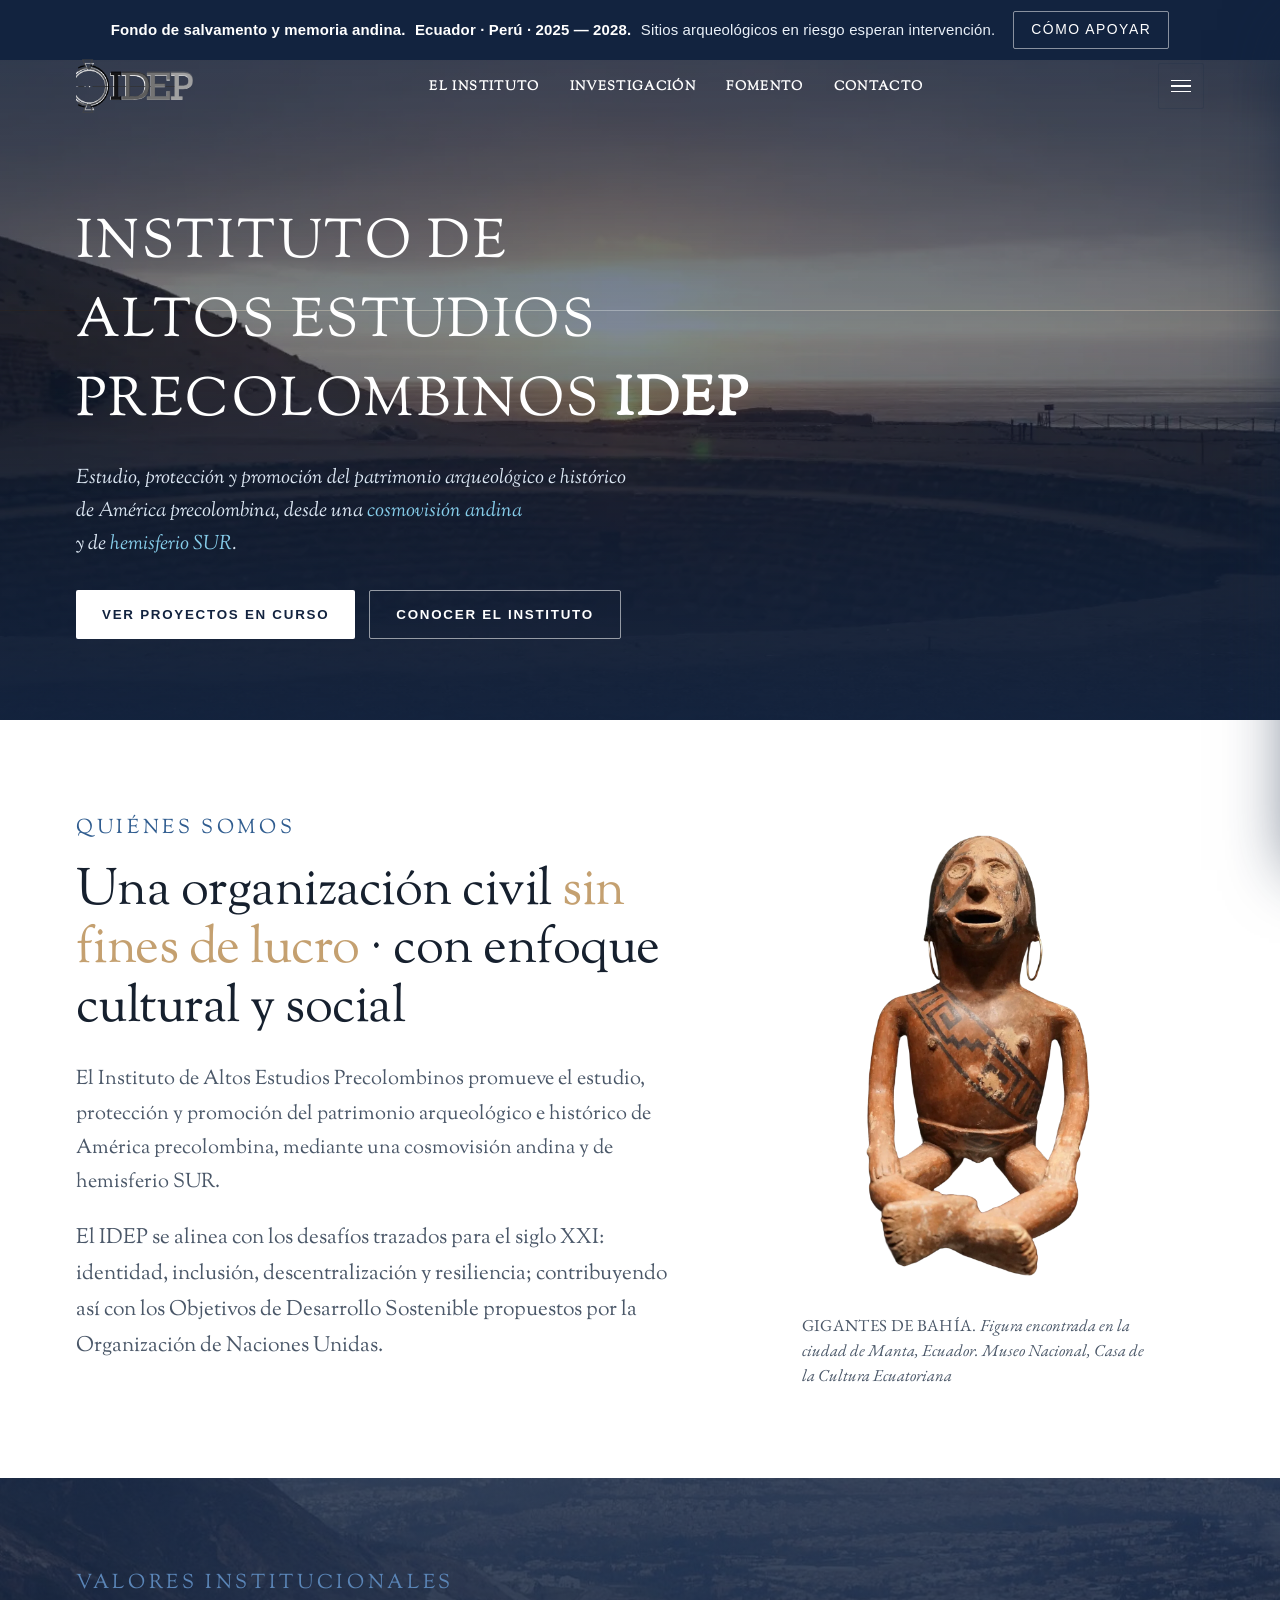
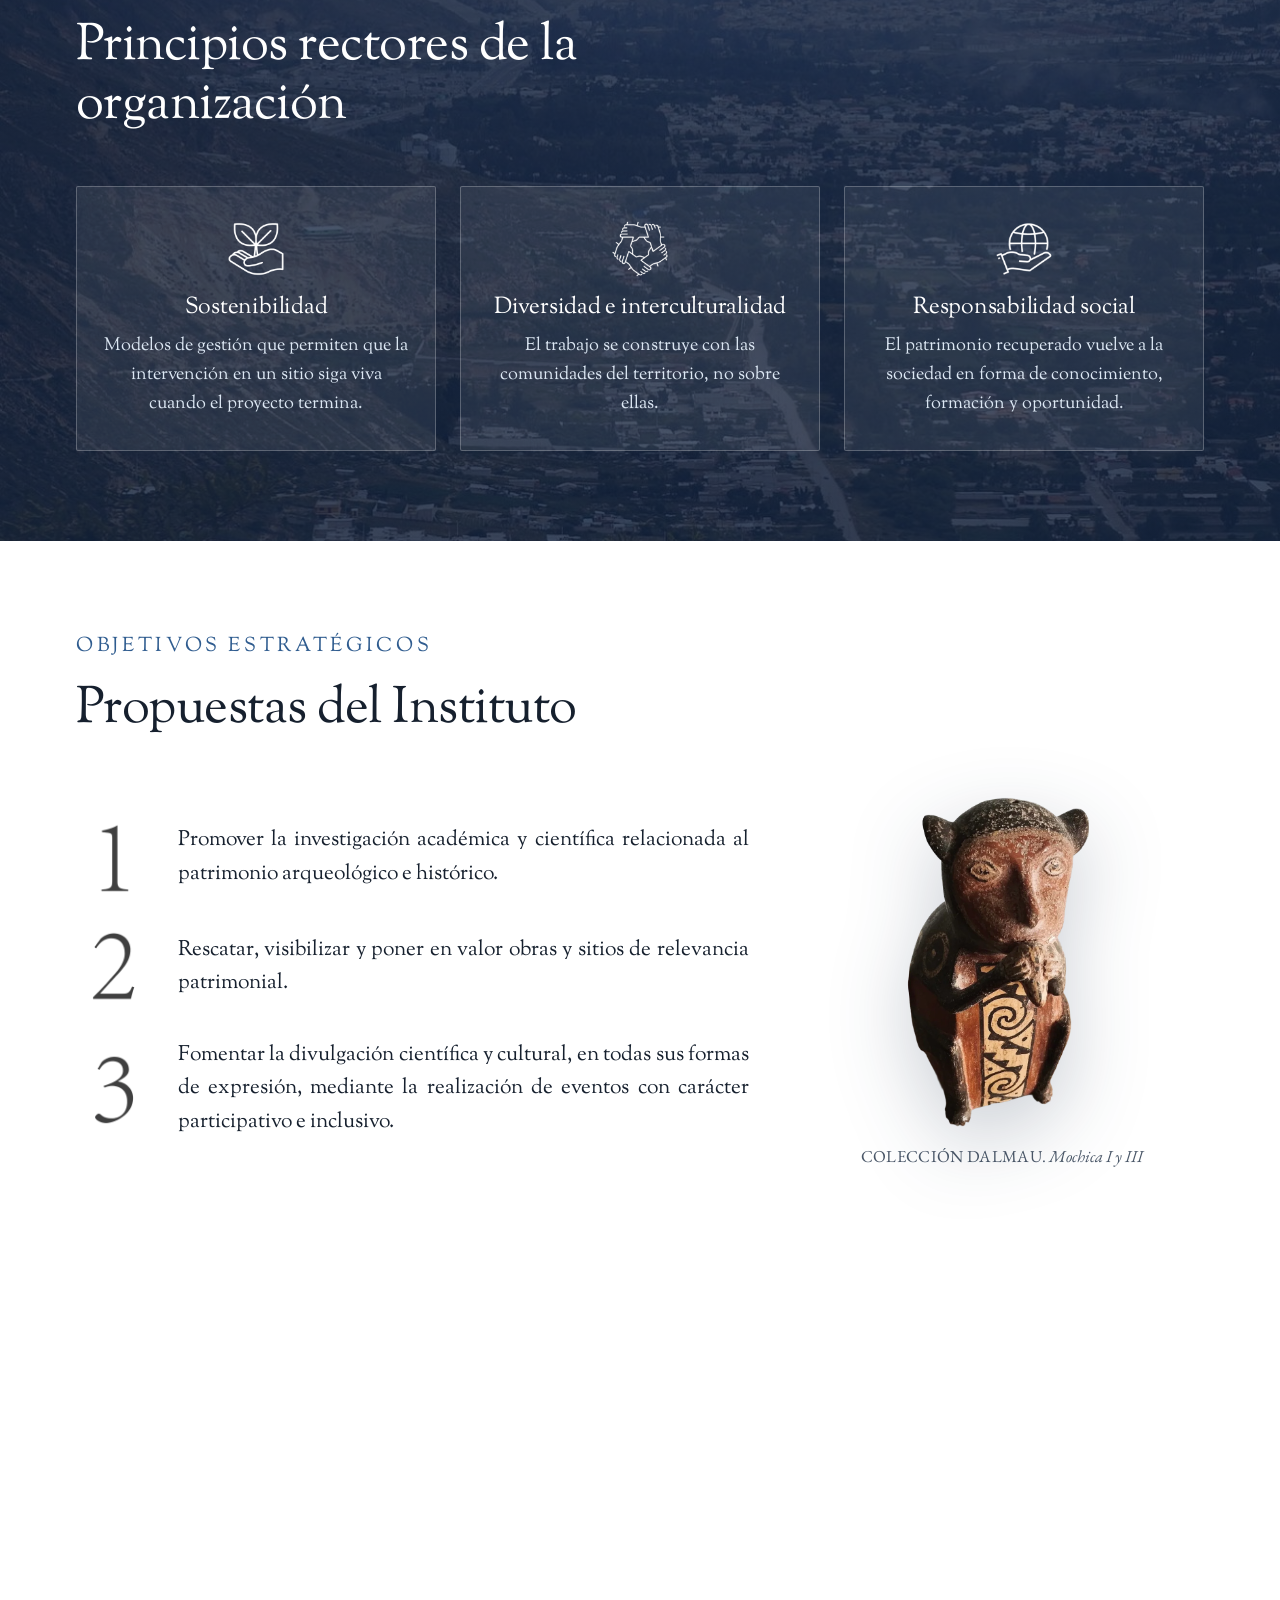
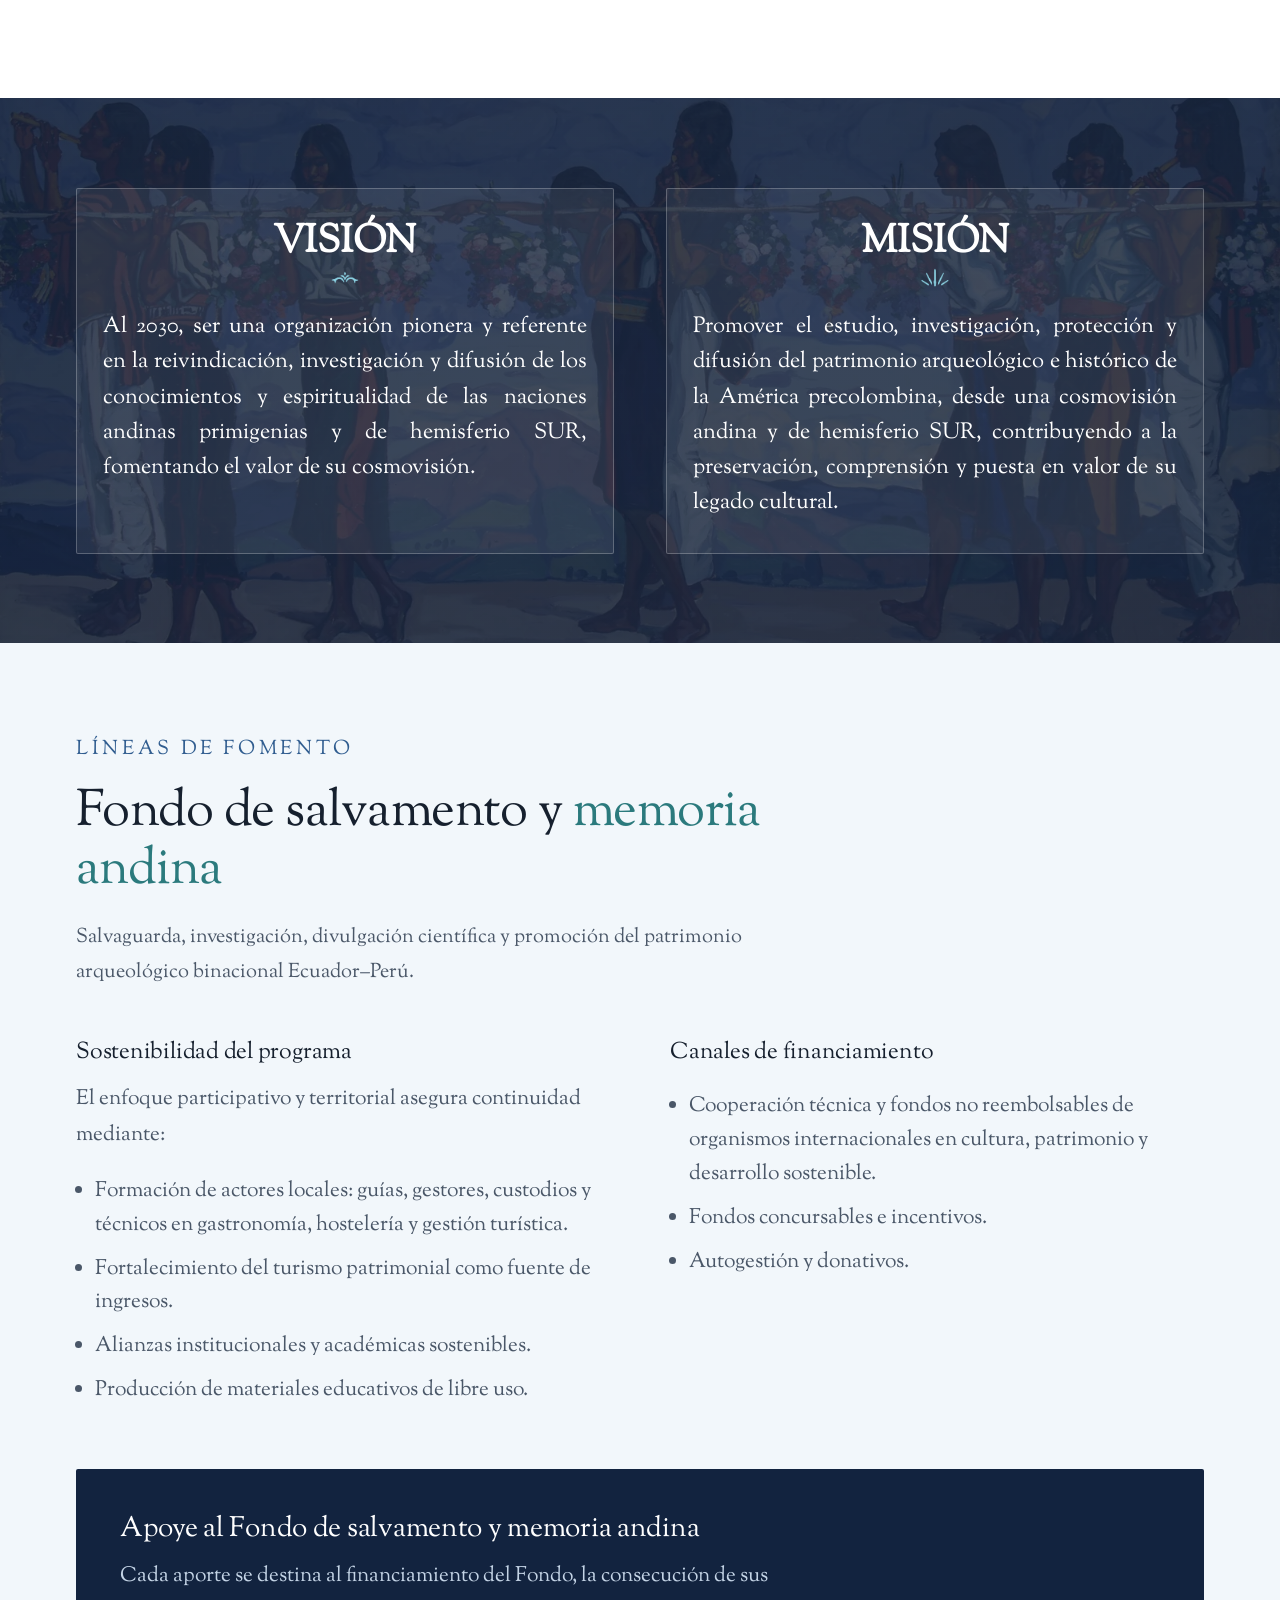
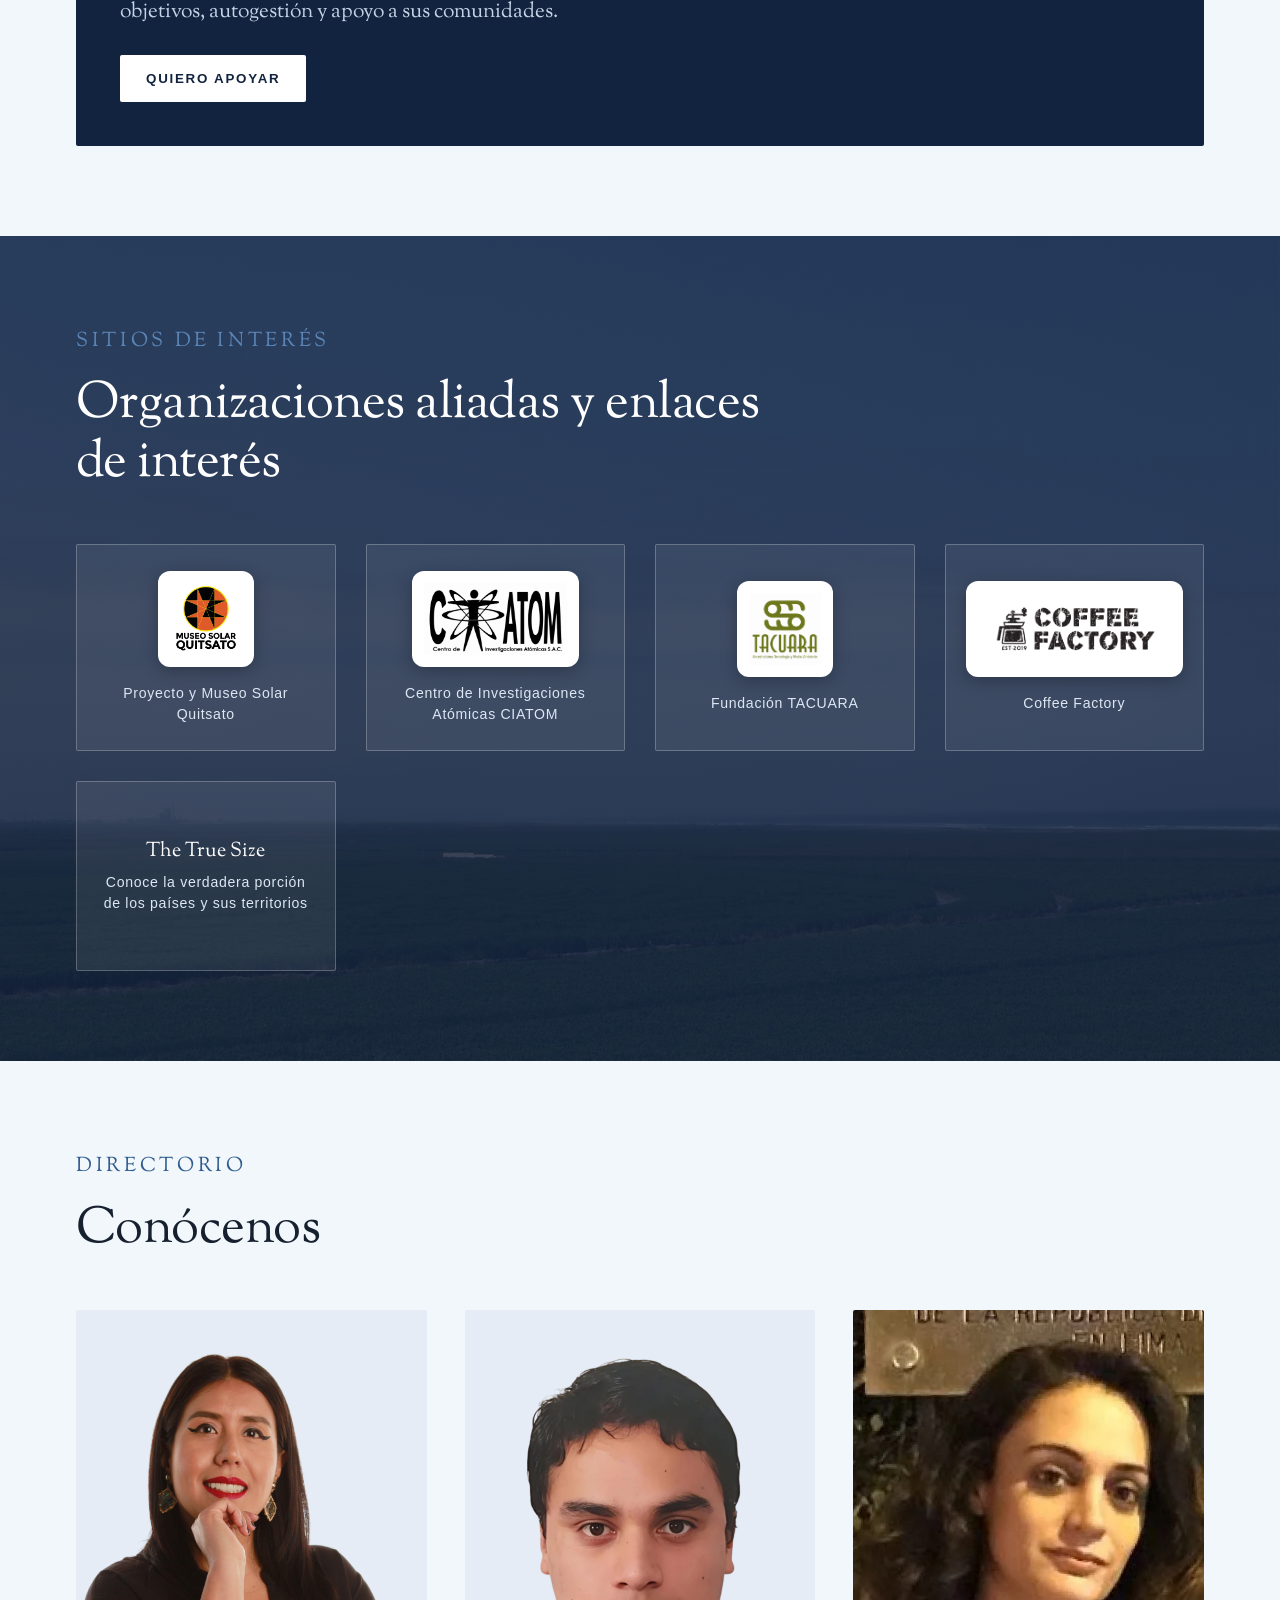
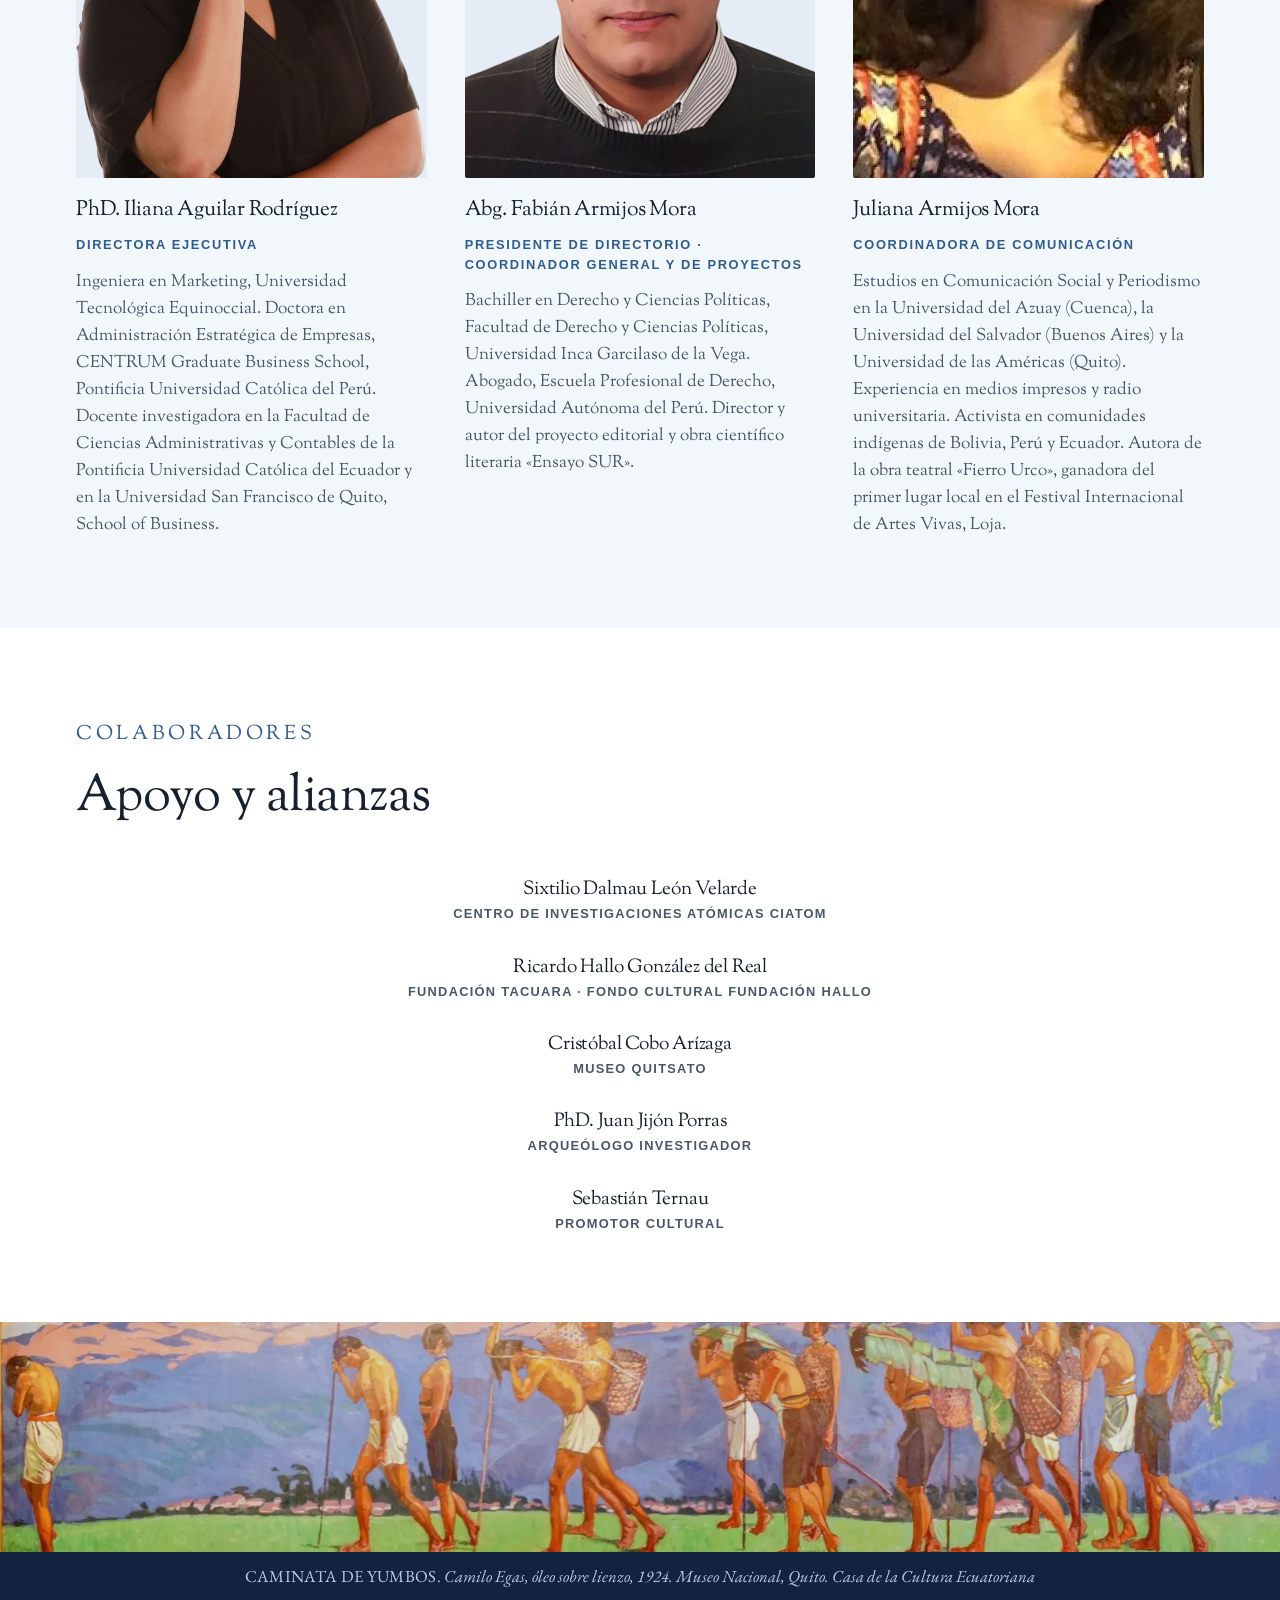
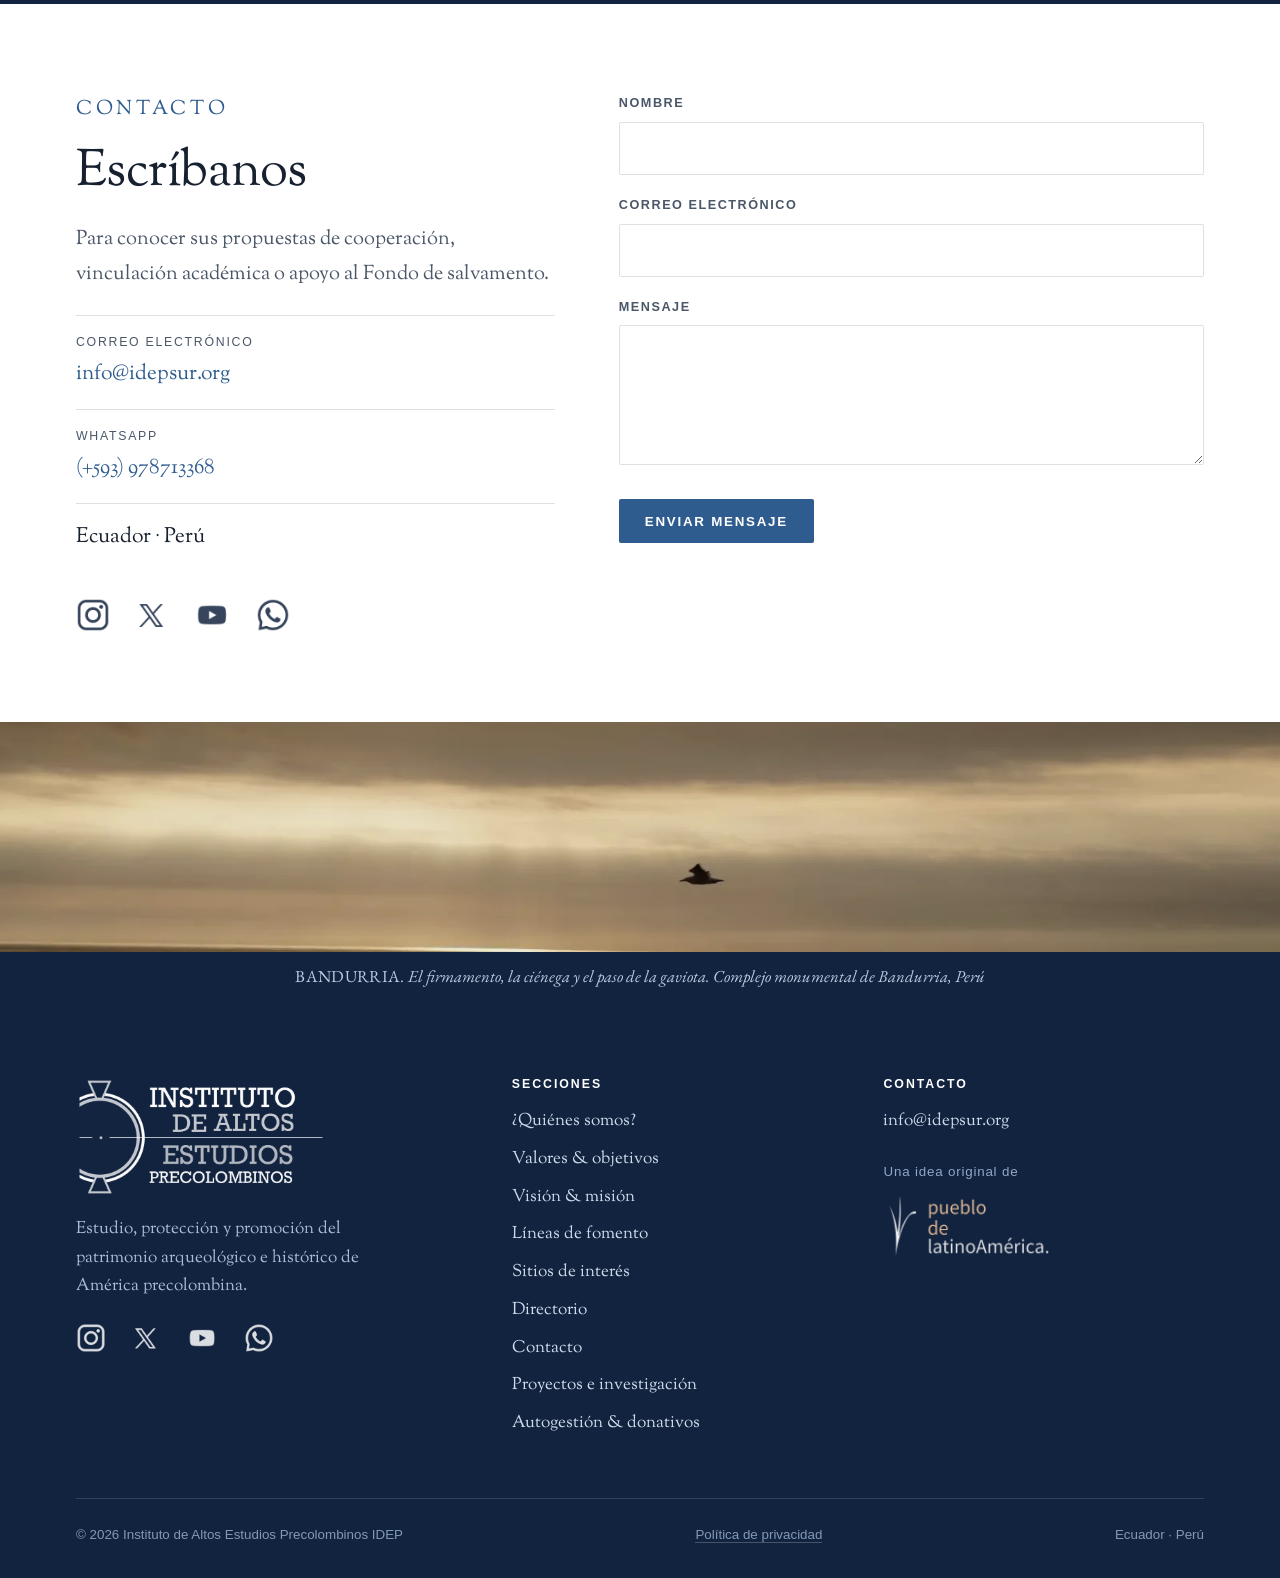
==== commit 7356e5be: "Add files via upload" ====
--- a/index.html
+++ b/index.html
@@ -22,7 +22,7 @@
 <!-- ===================================================================== -->
 
 <title>IDEP · Instituto de Altos Estudios Precolombinos</title>
-<meta name="description" content="Organización sin fines de lucro dedicada al estudio, protección y difusión del patrimonio arqueológico de América precolombina. Ecuador y Perú.">
+<meta name="description" content="Instituto sin fines de lucro dedicado al estudio, protección y difusión del patrimonio arqueológico de América precolombina. Programa binacional Ecuador–Perú.">
 <link rel="canonical" href="https://idepsur.org/">
 <meta name="theme-color" content="#12233f">
 
@@ -411,7 +411,7 @@
       </article>
       <article class="persona sin-foto rv">
         <h3>Ricardo Hallo González del Real</h3>
-        <p class="cargo">Fundación Tacuara<br class="br-mob">Fondo cultural Fundación Hallo</p>
+        <p class="cargo">Fundación Tacuara<span class="sep-desk"> · </span><br class="br-mob">Fondo cultural Fundación Hallo</p>
       </article>
       <article class="persona sin-foto rv">
         <h3>Cristóbal Cobo Arízaga</h3>
--- a/assets/estilos.css
+++ b/assets/estilos.css
@@ -101,14 +101,6 @@
 .cabecera.fija{box-shadow:0 8px 26px -22px rgba(18,35,63,.55)}
 .cabecera .wrap{display:flex; align-items:center; justify-content:space-between;
   gap:20px; height:var(--cab)}
-/* Cabecera compacta y centrada: para autogestion-donativos.html,
-   proyectos-investigacion.html, gracias.html y privacidad.html
-   (index.html no lleva esta clase, se queda como está). Redefine --cab
-   solo dentro de la cabecera (no toca el resto del sitio, que sigue
-   usando los 62px de siempre para calcular scroll-padding, etc.), así
-   .wrap la hereda sin tocar su propia regla. */
-.cabecera.compacta{--cab:76px}
-.cabecera.compacta .marca img{margin-bottom:5px}
 /* El logo claro y el oscuro ocupan la misma celda (grid-area 1/1) y se
    cruzan con opacidad; cuál se ve depende de --cab-color (ver más abajo,
    punto 1 de la cabecera transparente, solo activo en escritorio). */
@@ -497,9 +489,13 @@
   display:flex; flex-wrap:wrap; gap:20px 40px;
   justify-content:center; align-items:flex-start; max-width:100%
 }
+/* En celular las dos instituciones van en dos líneas y sin separador;
+   en escritorio van seguidas y el punto medio las separa. */
+.sep-desk{display:none}
 @media (min-width:768px){
   .equipo-fila{flex-direction:column; flex-wrap:nowrap; align-items:center; gap:32px}
   .br-mob{display:none}
+  .sep-desk{display:inline}
 }
 .equipo-fila .persona.sin-foto{
   background:none; border:none; border-radius:0; padding:0;
@@ -597,14 +593,14 @@
 .paquete.destacado{border-color:var(--azul-claro);
   box-shadow:0 26px 50px -38px rgba(18,35,63,.55)}
 /* El número y el título del paquete van en la misma línea. */
-.paquete .cab-paquete{display:flex; align-items:center; gap:12px; margin:0 0 6px}
+.paquete .cab-paquete{display:flex; align-items:center; justify-content:center; gap:12px; margin:0 0 6px}
 .paquete .n{font-family:var(--num); font-size:1.6rem; color:#404040;
   line-height:1; display:block; flex:0 0 auto}
 /* Mismos números (imagen) que Objetivos estratégicos, a tamaño de
    insignia de tarjeta. */
-.paquete .n img{width:28px; height:auto; display:block}
-.paquete h3{font-size:1rem; margin:0; text-transform:uppercase;
-  letter-spacing:.04em; white-space:nowrap}
+.paquete .n img{width:22px; height:auto; display:block}
+.paquete h3{font-size:1.18rem; margin:0; text-transform:uppercase;
+  letter-spacing:.04em; text-align:center}
 .paquetes article:nth-child(1) h3{color:#D99B70}
 .paquetes article:nth-child(2) h3{color:#5C8C6E}
 .paquetes article:nth-child(3) h3{color:#7B5EA7}
@@ -687,26 +683,27 @@
   border-bottom:1px solid rgba(255,255,255,.22)}
 .pie .legal a:hover{color:#fff; border-bottom-color:rgba(255,255,255,.6)}
 
-/* ---------- Página de gracias ---------- */
+/* ---------- Página de gracias ----------
+   Portada de fondo claro: la cabecera lleva .solida en el HTML, porque
+   su variante transparente pinta los títulos en blanco. */
+.portada-int.portada-clara{background:var(--blanco); color:var(--tinta)}
+.portada-clara .kicker{color:var(--azul)}
+.portada-clara p{color:var(--tinta-suave)}
 .gracias{text-align:center; max-width:62ch; margin:0 auto}
-.gracias .sello{width:64px; height:64px; border:1px solid var(--azul-claro);
-  border-radius:50%; display:flex; align-items:center; justify-content:center;
-  margin:0 auto 26px}
+/* .portada-int limita h1 a 22ch y los párrafos a 60ch: sin margen
+   automático esas cajas quedan pegadas a la izquierda del bloque. */
+.gracias h1,.gracias p{margin-inline:auto}
+.gracias .sello{width:64px; height:64px; border:1px solid var(--azul);
+  color:var(--azul); border-radius:50%; display:flex; align-items:center;
+  justify-content:center; margin:0 auto 26px}
 .gracias .sello svg{width:30px; height:30px}
 .gracias .kicker{white-space:normal}
 .gracias h1{font-size:clamp(1.6rem,3.4vw,2.6rem); line-height:1.18; margin-bottom:18px}
 .gracias .acciones{justify-content:center}
 .gracias .peso{font-family:var(--sans); font-size:.76rem; letter-spacing:.08em;
   color:var(--tinta-suave); margin-top:12px}
-.gracias .libre{background:var(--celeste-2); border:1px solid var(--linea);
-  border-radius:2px; padding:22px 24px; margin-top:32px; text-align:left}
-.gracias .libre p{margin:0; color:var(--tinta-suave); font-size:1rem}
 .gracias .ayuda{font-size:.95rem; color:var(--tinta-suave); margin-top:28px}
 .gracias .ayuda a{color:var(--azul)}
-.gracias .volver{margin-top:22px}
-.gracias .volver a{font-family:var(--sans); font-size:.75rem; letter-spacing:.12em;
-  text-transform:uppercase; color:var(--azul); text-decoration:none;
-  border-bottom:1px solid var(--linea); padding-bottom:3px}
 
 /* ---------- Texto legal ---------- */
 .legal-texto{max-width:68ch}
@@ -807,23 +804,28 @@
     --cab-color:#fff;
     transition:background-color .35s ease,box-shadow .35s ease,top .35s ease,border-color .35s ease;
   }
-  /* Dos activaciones independientes para el estado sólido: pasar el
+  /* Tres activaciones independientes para el estado sólido: pasar el
      cursor sobre la franja (:hover, se revierte solo al quitar el
-     cursor) y el scroll (.fija, la pone menu.js). Cualquiera de las dos
+     cursor), el scroll (.fija, la pone menu.js) y .solida, fija en el
+     HTML de las páginas de fondo claro, donde el texto blanco de la
+     cabecera transparente sería invisible. Cualquiera de las tres
      alcanza para el fondo blanco, el logo oscuro y el texto marino. */
   .cabecera.fija,
+  .cabecera.solida,
   .cabecera:hover{
-    top:0; background:rgba(255,255,255,.97); backdrop-filter:saturate(160%) blur(9px);
+    background:rgba(255,255,255,.97); backdrop-filter:saturate(160%) blur(9px);
     box-shadow:0 2px 12px rgba(0,0,0,.08); --cab-color:var(--marino);
   }
-  /* Antes de hacer scroll, :hover por sí solo no debe fijar la cabecera
-     en la parte superior (top:0): solo el scroll (.fija) hace eso. */
-  .cabecera:hover:not(.fija){top:var(--barra-h)}
+  /* Solo el scroll sube la cabecera al borde superior: con el cursor
+     encima, o en .solida, sigue justo debajo de la barra de apoyo. */
+  .cabecera.fija{top:0}
   .marca .logo-claro{opacity:1}
   .marca .logo-oscuro{opacity:0}
   .cabecera.fija .marca .logo-claro,
+  .cabecera.solida .marca .logo-claro,
   .cabecera:hover .marca .logo-claro{opacity:0}
   .cabecera.fija .marca .logo-oscuro,
+  .cabecera.solida .marca .logo-oscuro,
   .cabecera:hover .marca .logo-oscuro{opacity:1}
   /* La cabecera ya no empuja el contenido (quedó "fija"/flotante):
      las portadas cortas de las páginas interiores dejan sitio arriba
@@ -833,14 +835,16 @@
      abajo), sin tener que perseguir el valor exacto de --cab de cada
      una (esos elementos no son descendientes de .cabecera y no ven su
      --cab local). */
-  .portada-int{padding-top:calc(clamp(40px,5.5vw,70px) + 110px)}
+  .portada-int{padding-top:calc(clamp(40px,5.5vw,70px) + 44px)}
   .apoyar.portada-donativos{padding-top:calc(clamp(20px,2.5vw,34px) + 110px)}
   /* El conjunto logo + submenú + hamburguesa baja un poco más, separado
-     de la franja azul de apoyo. En .compacta (autogestion-donativos,
-     proyectos-investigacion, gracias, privacidad) parte de una base ya
-     más alta, así que también sube más. */
+     de la franja azul de apoyo. Misma altura en todas las páginas. */
   :root{--cab:84px}
-  .cabecera.compacta{--cab:98px}
+  /* Al pasar a sólida, la franja blanca se compacta: el logo (58px) y el
+     botón de menú (46px) siguen entrando holgados. */
+  .cabecera.fija,
+  .cabecera.solida,
+  .cabecera:hover{--cab:68px}
   /* El hero de index.html baja su contenido para no quedar pegado a la
      cabecera transparente flotante; el hero crece con el padding
      (flex+min-height, no se recorta). En celular queda igual. */
